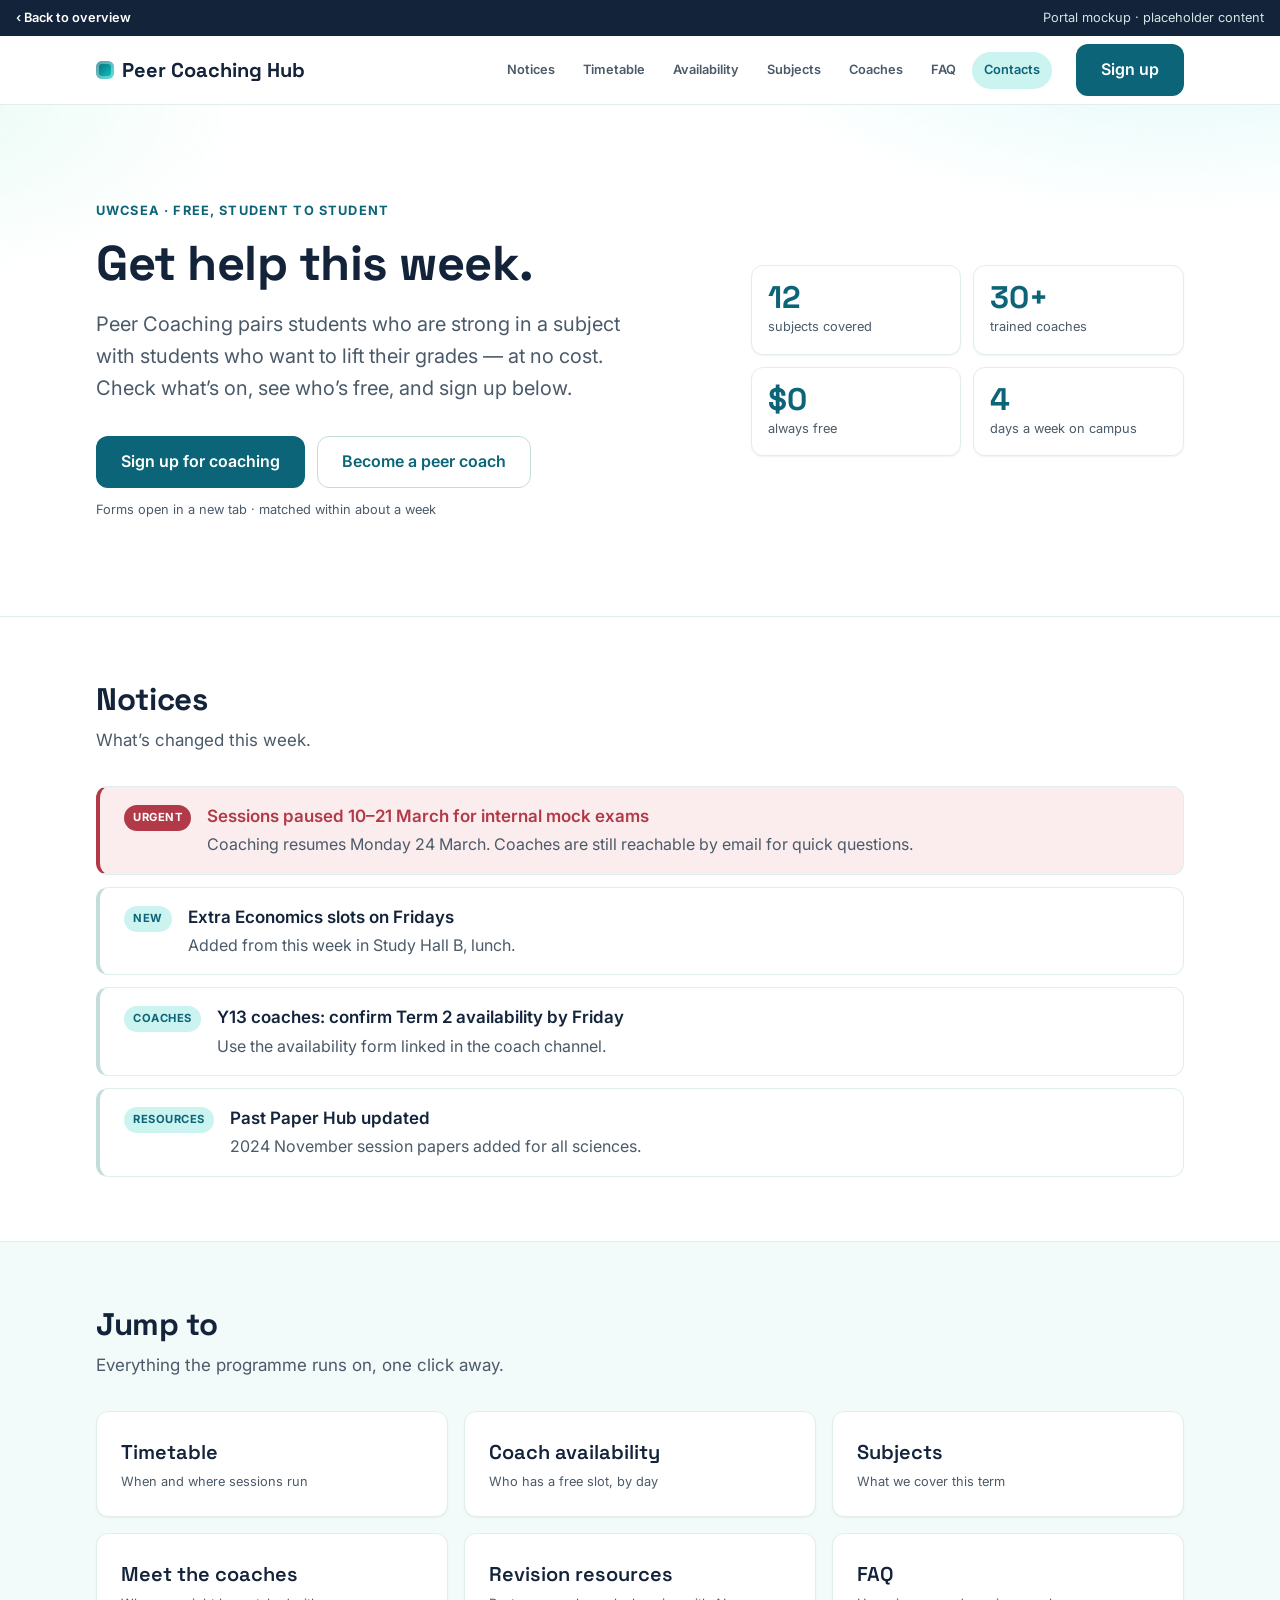
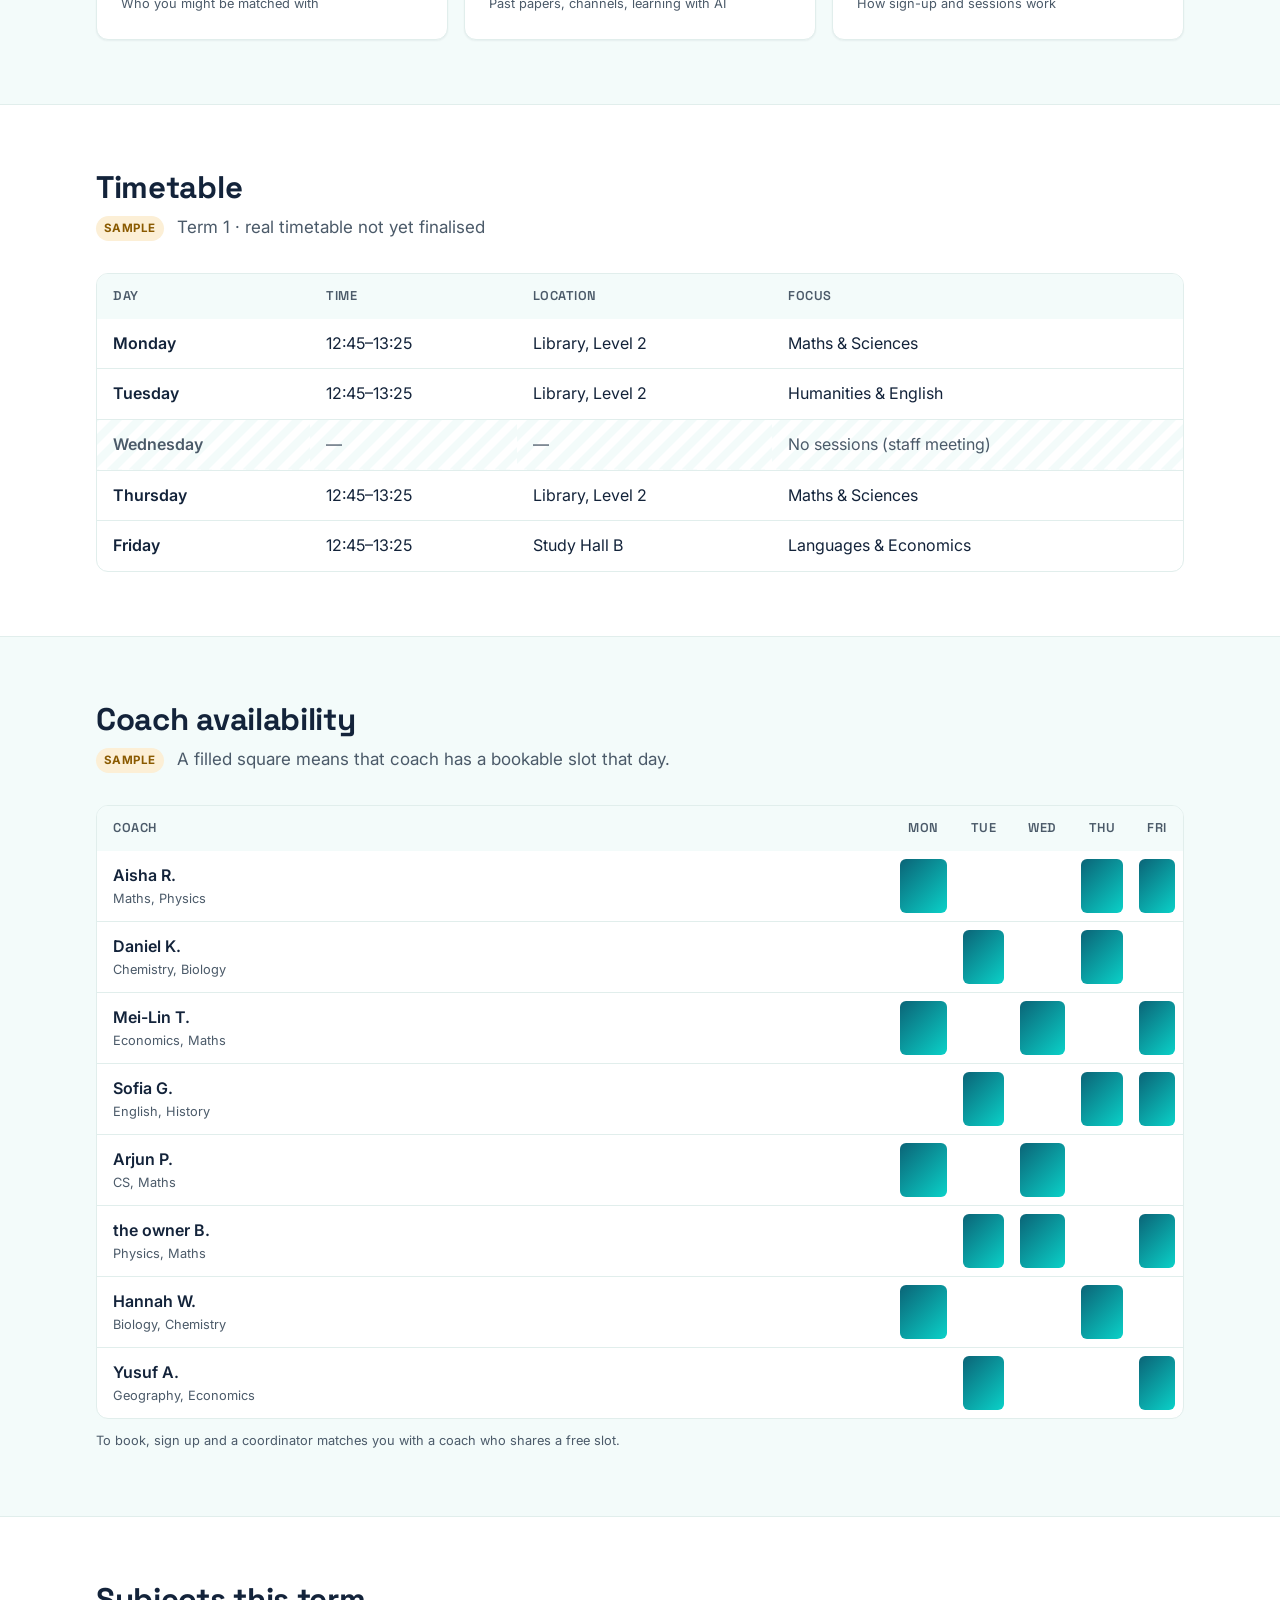
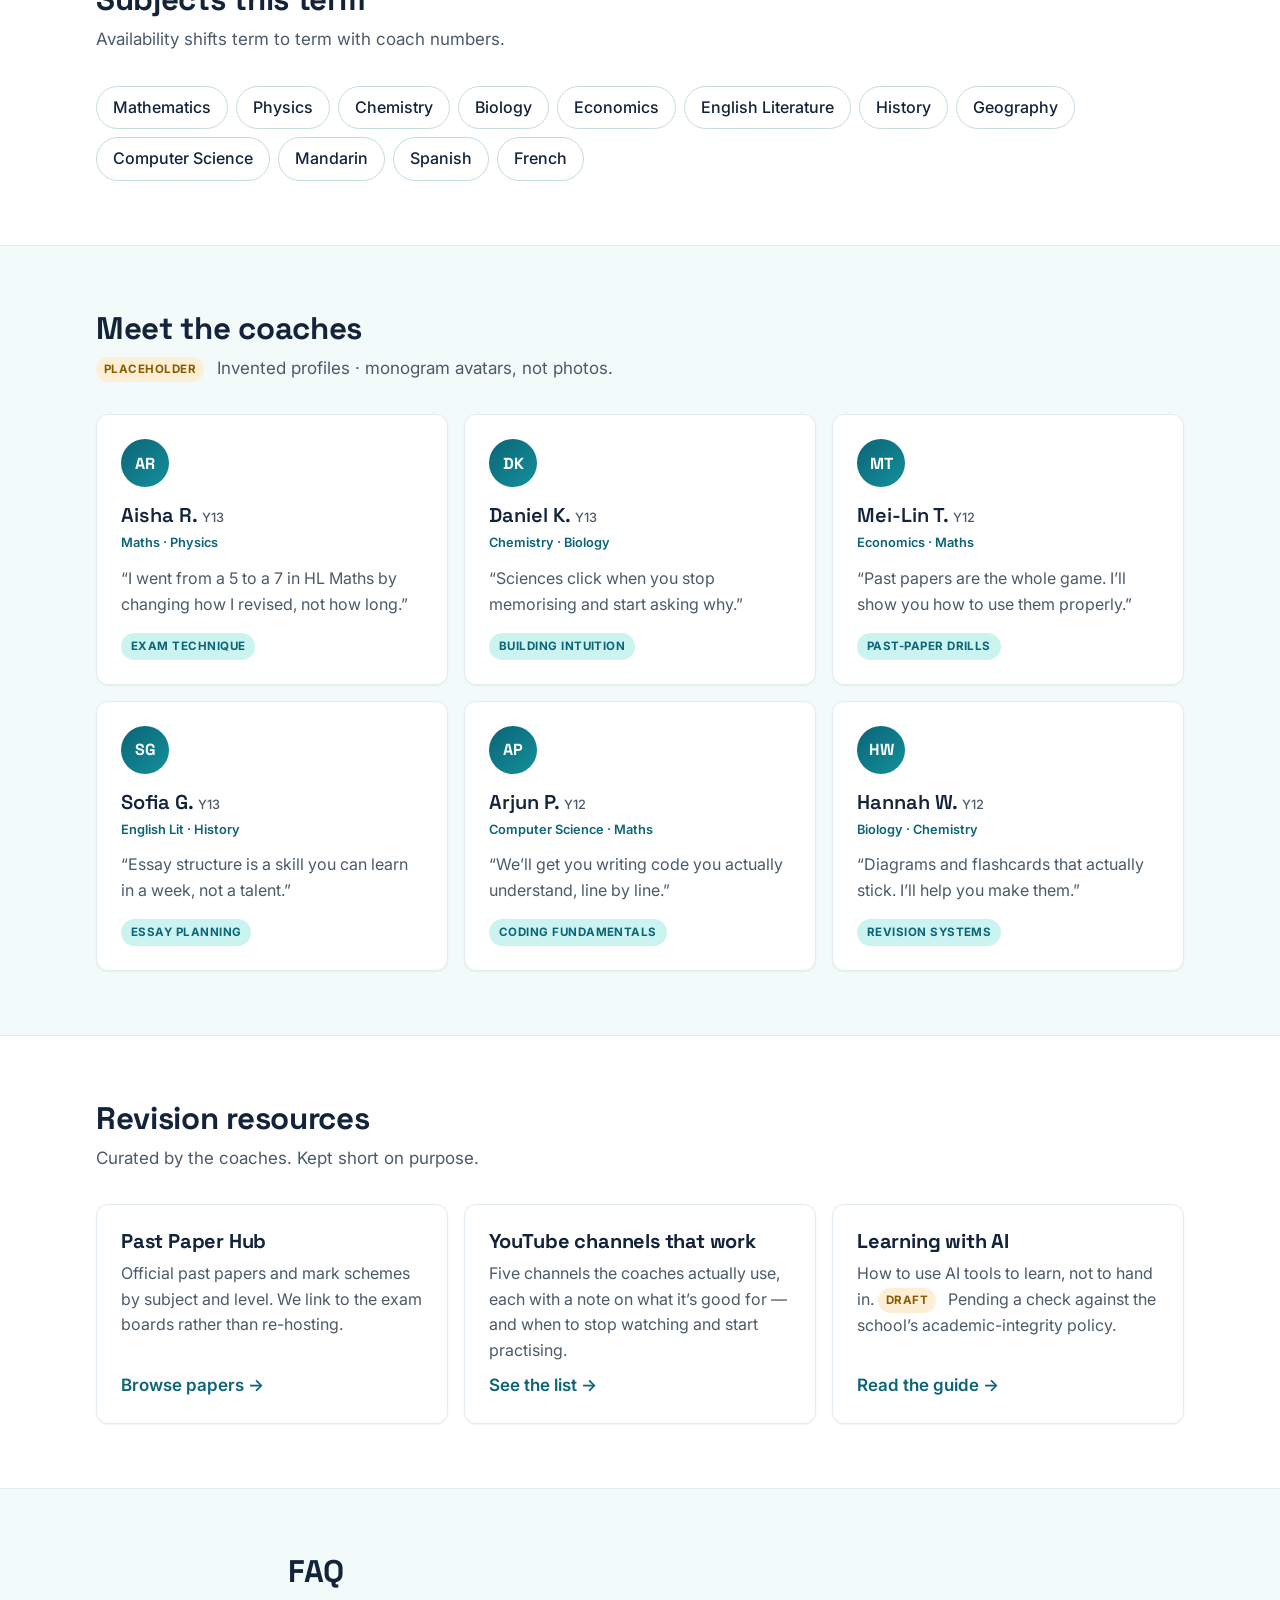
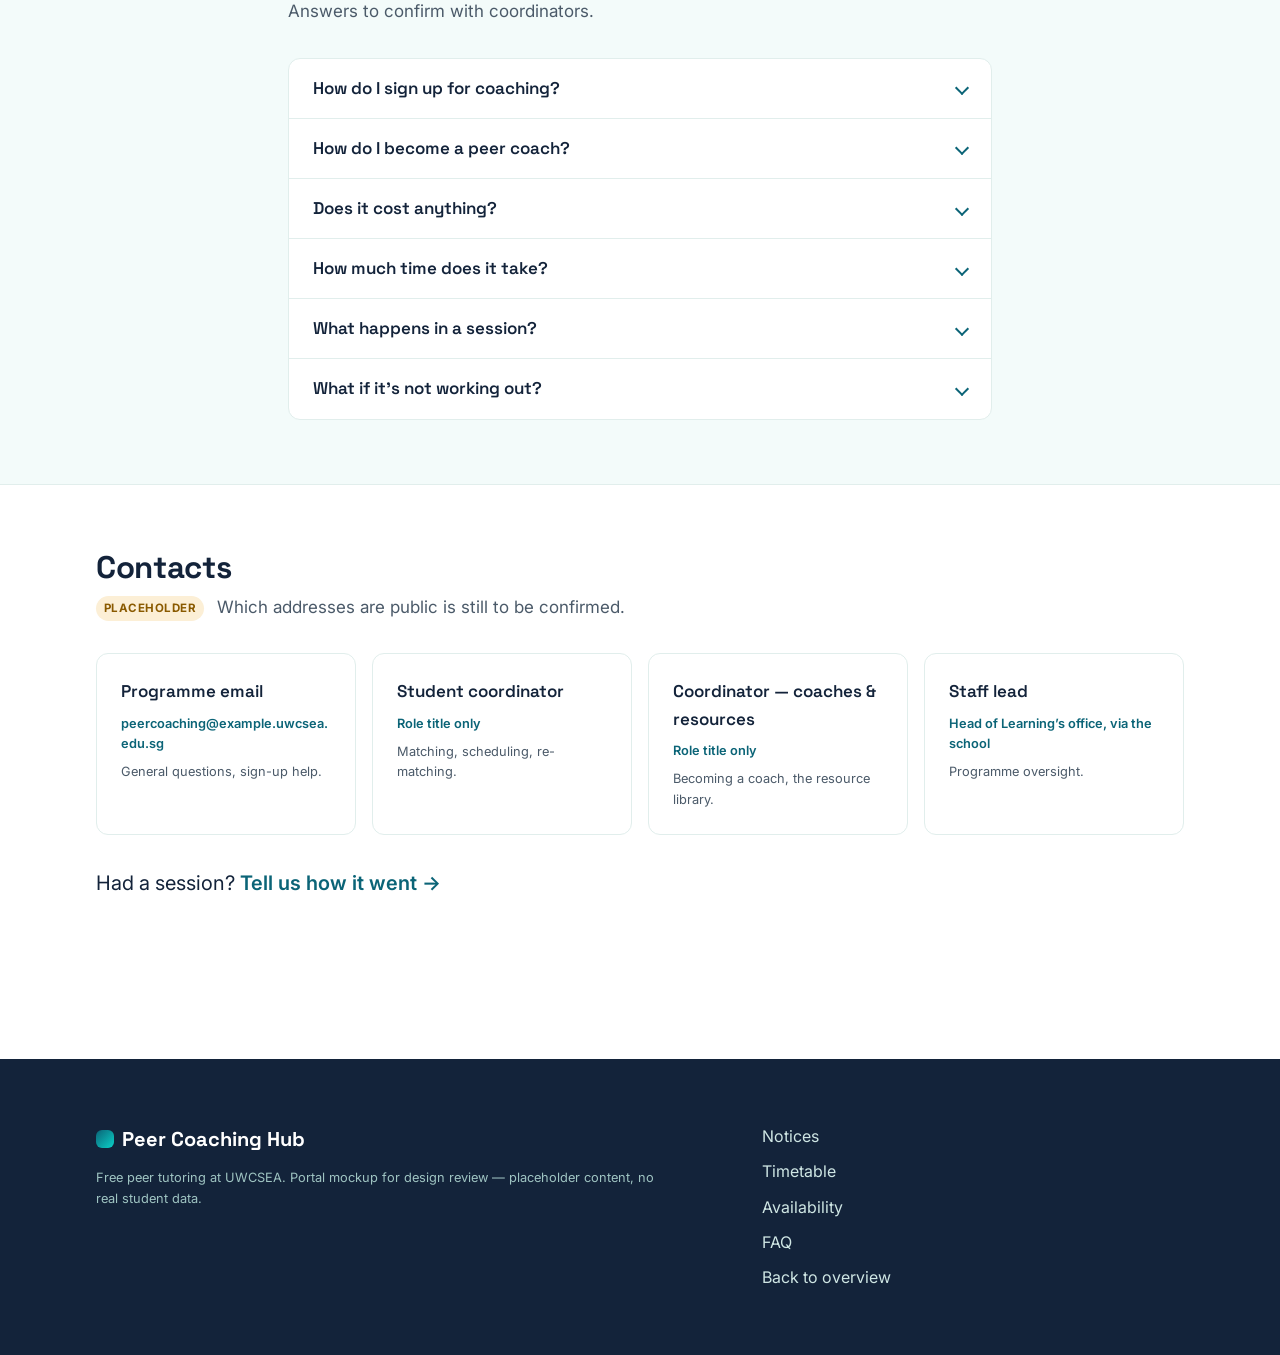
==== mockups/01-portal/index.html @ 4942ea81 "Merge mockup/portal into main" ====
<!doctype html>
<html lang="en">
<head>
<meta charset="utf-8">
<meta name="viewport" content="width=device-width, initial-scale=1">
<title>Peer Coaching Hub — Portal mockup</title>
<meta name="description" content="Peer Coaching Hub, Portal direction: everything on one screen — notices, timetable, coach availability, sign-up.">
<link rel="preconnect" href="https://fonts.googleapis.com">
<link rel="preconnect" href="https://fonts.gstatic.com" crossorigin>
<link href="https://fonts.googleapis.com/css2?family=Inter:wght@400;500;600;700&family=Space+Grotesk:wght@500;600;700&display=swap" rel="stylesheet">
<link rel="stylesheet" href="../shared/tokens.css">
<link rel="stylesheet" href="../shared/reset.css">
<link rel="stylesheet" href="../shared/a11y.css">
<link rel="stylesheet" href="styles.css">
</head>
<body>
<a class="skip-link" href="#main">Skip to content</a>

<!-- Not part of the design — review navigation only -->
<div class="review-strip">
  <a href="../index.html">&lsaquo; Back to overview</a>
  <span>Portal mockup &middot; placeholder content</span>
</div>

<header class="site-header" id="top">
  <div class="bar">
    <a class="wordmark" href="#top">
      <span class="mark" aria-hidden="true"></span>
      Peer Coaching&nbsp;Hub
    </a>
    <nav class="mainnav" aria-label="Sections">
      <button class="nav-toggle tap" aria-expanded="false" aria-controls="navlist">
        <span class="sr-only">Menu</span>
        <span class="burger" aria-hidden="true"></span>
      </button>
      <ul id="navlist" role="list">
        <li><a href="#notices">Notices</a></li>
        <li><a href="#timetable">Timetable</a></li>
        <li><a href="#availability">Availability</a></li>
        <li><a href="#subjects">Subjects</a></li>
        <li><a href="#coaches">Coaches</a></li>
        <li><a href="#faq">FAQ</a></li>
        <li><a href="#contacts">Contacts</a></li>
      </ul>
    </nav>
    <a class="btn btn-primary header-cta" href="#signup">Sign up</a>
  </div>
</header>

<main id="main">

  <!-- HERO -->
  <section class="hero" aria-labelledby="hero-h">
    <div class="wrap hero-grid">
      <div>
        <p class="eyebrow">UWCSEA &middot; free, student to student</p>
        <h1 id="hero-h">Get help this week.</h1>
        <p class="hero-sub">
          Peer Coaching pairs students who are strong in a subject with students
          who want to lift their grades — at no cost. Check what&rsquo;s on,
          see who&rsquo;s free, and sign up below.
        </p>
        <div class="hero-actions" id="signup">
          <a class="btn btn-primary" href="#">Sign up for coaching</a>
          <a class="btn btn-ghost" href="#">Become a peer coach</a>
        </div>
        <p class="hero-note">Forms open in a new tab &middot; matched within about a week</p>
      </div>
      <ul class="stat-cards" role="list" aria-label="At a glance">
        <li><span class="stat-num">12</span><span class="stat-label">subjects covered</span></li>
        <li><span class="stat-num">30+</span><span class="stat-label">trained coaches</span></li>
        <li><span class="stat-num">$0</span><span class="stat-label">always free</span></li>
        <li><span class="stat-num">4</span><span class="stat-label">days a week on campus</span></li>
      </ul>
    </div>
  </section>

  <!-- NOTICES -->
  <section id="notices" class="section" aria-labelledby="notices-h">
    <div class="wrap">
      <div class="section-head">
        <h2 id="notices-h">Notices</h2>
        <p class="section-sub">What&rsquo;s changed this week.</p>
      </div>
      <ul class="notice-list" role="list">
        <li class="notice notice--urgent">
          <span class="notice-tag" aria-hidden="true">Urgent</span>
          <div>
            <p class="notice-title">Sessions paused 10&ndash;21 March for internal mock exams</p>
            <p class="notice-body">Coaching resumes Monday 24 March. Coaches are still reachable by email for quick questions.</p>
          </div>
        </li>
        <li class="notice">
          <span class="notice-tag notice-tag--info" aria-hidden="true">New</span>
          <div>
            <p class="notice-title">Extra Economics slots on Fridays</p>
            <p class="notice-body">Added from this week in Study Hall B, lunch.</p>
          </div>
        </li>
        <li class="notice">
          <span class="notice-tag notice-tag--info" aria-hidden="true">Coaches</span>
          <div>
            <p class="notice-title">Y13 coaches: confirm Term 2 availability by Friday</p>
            <p class="notice-body">Use the availability form linked in the coach channel.</p>
          </div>
        </li>
        <li class="notice">
          <span class="notice-tag notice-tag--info" aria-hidden="true">Resources</span>
          <div>
            <p class="notice-title">Past Paper Hub updated</p>
            <p class="notice-body">2024 November session papers added for all sciences.</p>
          </div>
        </li>
      </ul>
    </div>
  </section>

  <!-- QUICK LINKS -->
  <section class="section section--tint" aria-labelledby="quick-h">
    <div class="wrap">
      <div class="section-head">
        <h2 id="quick-h">Jump to</h2>
        <p class="section-sub">Everything the programme runs on, one click away.</p>
      </div>
      <ul class="quick-grid" role="list">
        <li><a href="#timetable" class="quick-card"><span class="qc-title">Timetable</span><span class="qc-desc">When and where sessions run</span></a></li>
        <li><a href="#availability" class="quick-card"><span class="qc-title">Coach availability</span><span class="qc-desc">Who has a free slot, by day</span></a></li>
        <li><a href="#subjects" class="quick-card"><span class="qc-title">Subjects</span><span class="qc-desc">What we cover this term</span></a></li>
        <li><a href="#coaches" class="quick-card"><span class="qc-title">Meet the coaches</span><span class="qc-desc">Who you might be matched with</span></a></li>
        <li><a href="#resources" class="quick-card"><span class="qc-title">Revision resources</span><span class="qc-desc">Past papers, channels, learning with AI</span></a></li>
        <li><a href="#faq" class="quick-card"><span class="qc-title">FAQ</span><span class="qc-desc">How sign-up and sessions work</span></a></li>
      </ul>
    </div>
  </section>

  <!-- TIMETABLE -->
  <section id="timetable" class="section" aria-labelledby="tt-h">
    <div class="wrap">
      <div class="section-head">
        <h2 id="tt-h">Timetable</h2>
        <p class="section-sub"><span class="pill pill--sample">Sample</span> Term 1 &middot; real timetable not yet finalised</p>
      </div>
      <div class="table-scroll">
        <table class="tt">
          <caption class="sr-only">Weekly Peer Coaching timetable, sample for Term 1</caption>
          <thead>
            <tr>
              <th scope="col">Day</th>
              <th scope="col">Time</th>
              <th scope="col">Location</th>
              <th scope="col">Focus</th>
            </tr>
          </thead>
          <tbody>
            <tr><th scope="row">Monday</th><td>12:45&ndash;13:25</td><td>Library, Level 2</td><td>Maths &amp; Sciences</td></tr>
            <tr><th scope="row">Tuesday</th><td>12:45&ndash;13:25</td><td>Library, Level 2</td><td>Humanities &amp; English</td></tr>
            <tr class="tt-off"><th scope="row">Wednesday</th><td>&mdash;</td><td>&mdash;</td><td>No sessions (staff meeting)</td></tr>
            <tr><th scope="row">Thursday</th><td>12:45&ndash;13:25</td><td>Library, Level 2</td><td>Maths &amp; Sciences</td></tr>
            <tr><th scope="row">Friday</th><td>12:45&ndash;13:25</td><td>Study Hall B</td><td>Languages &amp; Economics</td></tr>
          </tbody>
        </table>
      </div>
    </div>
  </section>

  <!-- AVAILABILITY -->
  <section id="availability" class="section section--tint" aria-labelledby="av-h">
    <div class="wrap">
      <div class="section-head">
        <h2 id="av-h">Coach availability</h2>
        <p class="section-sub"><span class="pill pill--sample">Sample</span> A filled square means that coach has a bookable slot that day.</p>
      </div>
      <div class="table-scroll">
        <table class="heat">
          <caption class="sr-only">Coach availability by weekday, sample data</caption>
          <thead>
            <tr>
              <th scope="col">Coach</th>
              <th scope="col">Mon</th><th scope="col">Tue</th><th scope="col">Wed</th><th scope="col">Thu</th><th scope="col">Fri</th>
            </tr>
          </thead>
          <tbody>
            <tr><th scope="row">Aisha R. <span class="hsub">Maths, Physics</span></th><td class="on"><span class="sr-only">free</span></td><td><span class="sr-only">&ndash;</span></td><td><span class="sr-only">&ndash;</span></td><td class="on"><span class="sr-only">free</span></td><td class="on"><span class="sr-only">free</span></td></tr>
            <tr><th scope="row">Daniel K. <span class="hsub">Chemistry, Biology</span></th><td></td><td class="on"><span class="sr-only">free</span></td><td></td><td class="on"><span class="sr-only">free</span></td><td></td></tr>
            <tr><th scope="row">Mei-Lin T. <span class="hsub">Economics, Maths</span></th><td class="on"><span class="sr-only">free</span></td><td></td><td class="on"><span class="sr-only">free</span></td><td></td><td class="on"><span class="sr-only">free</span></td></tr>
            <tr><th scope="row">Sofia G. <span class="hsub">English, History</span></th><td></td><td class="on"><span class="sr-only">free</span></td><td></td><td class="on"><span class="sr-only">free</span></td><td class="on"><span class="sr-only">free</span></td></tr>
            <tr><th scope="row">Arjun P. <span class="hsub">CS, Maths</span></th><td class="on"><span class="sr-only">free</span></td><td></td><td class="on"><span class="sr-only">free</span></td><td></td><td></td></tr>
            <tr><th scope="row">the owner B. <span class="hsub">Physics, Maths</span></th><td></td><td class="on"><span class="sr-only">free</span></td><td class="on"><span class="sr-only">free</span></td><td></td><td class="on"><span class="sr-only">free</span></td></tr>
            <tr><th scope="row">Hannah W. <span class="hsub">Biology, Chemistry</span></th><td class="on"><span class="sr-only">free</span></td><td></td><td></td><td class="on"><span class="sr-only">free</span></td><td></td></tr>
            <tr><th scope="row">Yusuf A. <span class="hsub">Geography, Economics</span></th><td></td><td class="on"><span class="sr-only">free</span></td><td></td><td></td><td class="on"><span class="sr-only">free</span></td></tr>
          </tbody>
        </table>
      </div>
      <p class="hint">To book, sign up and a coordinator matches you with a coach who shares a free slot.</p>
    </div>
  </section>

  <!-- SUBJECTS -->
  <section id="subjects" class="section" aria-labelledby="sub-h">
    <div class="wrap">
      <div class="section-head">
        <h2 id="sub-h">Subjects this term</h2>
        <p class="section-sub">Availability shifts term to term with coach numbers.</p>
      </div>
      <ul class="chips" role="list">
        <li>Mathematics</li><li>Physics</li><li>Chemistry</li><li>Biology</li>
        <li>Economics</li><li>English Literature</li><li>History</li><li>Geography</li>
        <li>Computer Science</li><li>Mandarin</li><li>Spanish</li><li>French</li>
      </ul>
    </div>
  </section>

  <!-- COACHES -->
  <section id="coaches" class="section section--tint" aria-labelledby="co-h">
    <div class="wrap">
      <div class="section-head">
        <h2 id="co-h">Meet the coaches</h2>
        <p class="section-sub"><span class="pill pill--sample">Placeholder</span> Invented profiles &middot; monogram avatars, not photos.</p>
      </div>
      <ul class="coach-grid" role="list">
        <li class="coach">
          <span class="avatar" data-mono="AR" aria-hidden="true">AR</span>
          <p class="coach-name">Aisha R. <span class="coach-year">Y13</span></p>
          <p class="coach-subj">Maths &middot; Physics</p>
          <p class="coach-bio">&ldquo;I went from a 5 to a 7 in HL Maths by changing how I revised, not how long.&rdquo;</p>
          <p class="coach-tag">Exam technique</p>
        </li>
        <li class="coach">
          <span class="avatar" data-mono="DK" aria-hidden="true">DK</span>
          <p class="coach-name">Daniel K. <span class="coach-year">Y13</span></p>
          <p class="coach-subj">Chemistry &middot; Biology</p>
          <p class="coach-bio">&ldquo;Sciences click when you stop memorising and start asking why.&rdquo;</p>
          <p class="coach-tag">Building intuition</p>
        </li>
        <li class="coach">
          <span class="avatar" data-mono="MT" aria-hidden="true">MT</span>
          <p class="coach-name">Mei-Lin T. <span class="coach-year">Y12</span></p>
          <p class="coach-subj">Economics &middot; Maths</p>
          <p class="coach-bio">&ldquo;Past papers are the whole game. I&rsquo;ll show you how to use them properly.&rdquo;</p>
          <p class="coach-tag">Past-paper drills</p>
        </li>
        <li class="coach">
          <span class="avatar" data-mono="SG" aria-hidden="true">SG</span>
          <p class="coach-name">Sofia G. <span class="coach-year">Y13</span></p>
          <p class="coach-subj">English Lit &middot; History</p>
          <p class="coach-bio">&ldquo;Essay structure is a skill you can learn in a week, not a talent.&rdquo;</p>
          <p class="coach-tag">Essay planning</p>
        </li>
        <li class="coach">
          <span class="avatar" data-mono="AP" aria-hidden="true">AP</span>
          <p class="coach-name">Arjun P. <span class="coach-year">Y12</span></p>
          <p class="coach-subj">Computer Science &middot; Maths</p>
          <p class="coach-bio">&ldquo;We&rsquo;ll get you writing code you actually understand, line by line.&rdquo;</p>
          <p class="coach-tag">Coding fundamentals</p>
        </li>
        <li class="coach">
          <span class="avatar" data-mono="HW" aria-hidden="true">HW</span>
          <p class="coach-name">Hannah W. <span class="coach-year">Y12</span></p>
          <p class="coach-subj">Biology &middot; Chemistry</p>
          <p class="coach-bio">&ldquo;Diagrams and flashcards that actually stick. I&rsquo;ll help you make them.&rdquo;</p>
          <p class="coach-tag">Revision systems</p>
        </li>
      </ul>
    </div>
  </section>

  <!-- RESOURCES -->
  <section id="resources" class="section" aria-labelledby="res-h">
    <div class="wrap">
      <div class="section-head">
        <h2 id="res-h">Revision resources</h2>
        <p class="section-sub">Curated by the coaches. Kept short on purpose.</p>
      </div>
      <ul class="res-grid" role="list">
        <li class="res-card">
          <h3>Past Paper Hub</h3>
          <p>Official past papers and mark schemes by subject and level. We link to the exam boards rather than re-hosting.</p>
          <a class="inline-link" href="#">Browse papers &rarr;</a>
        </li>
        <li class="res-card">
          <h3>YouTube channels that work</h3>
          <p>Five channels the coaches actually use, each with a note on what it&rsquo;s good for &mdash; and when to stop watching and start practising.</p>
          <a class="inline-link" href="#">See the list &rarr;</a>
        </li>
        <li class="res-card">
          <h3>Learning with AI</h3>
          <p>How to use AI tools to learn, not to hand in. <span class="pill pill--sample">Draft</span> Pending a check against the school&rsquo;s academic-integrity policy.</p>
          <a class="inline-link" href="#">Read the guide &rarr;</a>
        </li>
      </ul>
    </div>
  </section>

  <!-- FAQ -->
  <section id="faq" class="section section--tint" aria-labelledby="faq-h">
    <div class="wrap wrap--narrow">
      <div class="section-head">
        <h2 id="faq-h">FAQ</h2>
        <p class="section-sub">Answers to confirm with coordinators.</p>
      </div>
      <div class="accordion">
        <details>
          <summary>How do I sign up for coaching?</summary>
          <div class="acc-body"><p>Fill in the student sign-up form linked at the top of this page. You&rsquo;ll give your subject, current level and free periods. A coordinator matches you with a coach within about a week.</p></div>
        </details>
        <details>
          <summary>How do I become a peer coach?</summary>
          <div class="acc-body"><p>Use the &ldquo;Become a peer coach&rdquo; form. You&rsquo;ll usually need a 6 or 7 in the subject at your current level and a teacher recommendation. Coaches get a short training session first.</p></div>
        </details>
        <details>
          <summary>Does it cost anything?</summary>
          <div class="acc-body"><p>No. Peer Coaching is completely free &mdash; that is the point of the programme.</p></div>
        </details>
        <details>
          <summary>How much time does it take?</summary>
          <div class="acc-body"><p>Most pairs meet once or twice a week for 30&ndash;40 minutes, usually at lunch or in a shared study period. You agree the schedule with your coach.</p></div>
        </details>
        <details>
          <summary>What happens in a session?</summary>
          <div class="acc-body"><p>Not a lecture. Coaches work through problems with you, look at your past papers, help you plan essays or revision, and share study habits that worked for them. You bring what you&rsquo;re stuck on.</p></div>
        </details>
        <details>
          <summary>What if it&rsquo;s not working out?</summary>
          <div class="acc-body"><p>Tell a coordinator. Re-matching is normal and no one takes it personally &mdash; the right fit matters more than the first pairing.</p></div>
        </details>
      </div>
    </div>
  </section>

  <!-- CONTACTS -->
  <section id="contacts" class="section" aria-labelledby="con-h">
    <div class="wrap">
      <div class="section-head">
        <h2 id="con-h">Contacts</h2>
        <p class="section-sub"><span class="pill pill--sample">Placeholder</span> Which addresses are public is still to be confirmed.</p>
      </div>
      <ul class="contact-grid" role="list">
        <li class="contact-card">
          <p class="contact-role">Programme email</p>
          <p class="contact-detail">peercoaching@example.uwcsea.edu.sg</p>
          <p class="contact-note">General questions, sign-up help.</p>
        </li>
        <li class="contact-card">
          <p class="contact-role">Student coordinator</p>
          <p class="contact-detail">Role title only</p>
          <p class="contact-note">Matching, scheduling, re-matching.</p>
        </li>
        <li class="contact-card">
          <p class="contact-role">Coordinator &mdash; coaches &amp; resources</p>
          <p class="contact-detail">Role title only</p>
          <p class="contact-note">Becoming a coach, the resource library.</p>
        </li>
        <li class="contact-card">
          <p class="contact-role">Staff lead</p>
          <p class="contact-detail">Head of Learning&rsquo;s office, via the school</p>
          <p class="contact-note">Programme oversight.</p>
        </li>
      </ul>
      <p class="feedback-line">
        Had a session? <a class="inline-link" href="#">Tell us how it went &rarr;</a>
      </p>
    </div>
  </section>

</main>

<footer class="site-footer">
  <div class="wrap footer-grid">
    <div>
      <a class="wordmark wordmark--foot" href="#top"><span class="mark" aria-hidden="true"></span> Peer Coaching Hub</a>
      <p class="foot-note">Free peer tutoring at UWCSEA. Portal mockup for design review &mdash; placeholder content, no real student data.</p>
    </div>
    <nav aria-label="Footer">
      <ul role="list" class="foot-links">
        <li><a href="#notices">Notices</a></li>
        <li><a href="#timetable">Timetable</a></li>
        <li><a href="#availability">Availability</a></li>
        <li><a href="#faq">FAQ</a></li>
        <li><a href="../index.html">Back to overview</a></li>
      </ul>
    </nav>
  </div>
</footer>

<script src="app.js" defer></script>
</body>
</html>
---- mockups/shared/tokens.css ----
/* ==========================================================================
   Peer Coaching Hub — shared design tokens
   Source of truth: docs/design-system.md
   This file is IDENTICAL across all three mockups. Do not fork it.
   Each mockup's own styles.css imports this and never redefines a primitive.
   ========================================================================== */

:root {
  /* --- Colour primitives (from resources _n_aesthetics/) --------------------
     cyan / mint / green are FILLS AND GRAPHICS ONLY — they fail text contrast
     on white. Never use them for text or meaningful icons. */
  --uwc-navy:       #13233A;
  --uwc-teal-deep:  #0B6477;
  --uwc-teal:       #14919B;
  --uwc-cyan:       #0AD1C8;
  --uwc-mint:       #45DFB1;
  --uwc-green:      #80ED99;
  --uwc-pale:       #CBF3F0;
  --white:          #FFFFFF;

  /* --- Semantic tokens ---------------------------------------------------- */
  --bg:             #FFFFFF;
  --bg-subtle:      #F3FBFA;   /* pale mint-tinted section band */
  --surface:        #FFFFFF;
  --surface-2:      #F3FBFA;
  --border:         #E1EEEC;
  --border-strong:  #C3DEDA;

  --text:           #13233A;   /* uwc-navy */
  --text-muted:     #4B5A69;
  --text-on-fill:   #FFFFFF;   /* text sitting on teal-deep */

  --primary:        #0B6477;   /* uwc-teal-deep — AA on white (~6.3:1) */
  --primary-hover:  #14919B;
  --primary-weak:   #CBF3F0;

  --accent:         #0AD1C8;   /* decorative only */
  --accent-mint:    #45DFB1;   /* decorative only */

  --focus-ring:     #14919B;
  --link:           #0B6477;
  --link-hover:     #14919B;

  /* status */
  --danger:         #B23A48;   /* cancellations / urgent notices */
  --danger-bg:      #FBEDEE;
  --success:        #0B6477;
  --success-bg:     #E7F6F4;

  /* --- Typography ------------------------------------------------------------
     Body face is fixed (Inter). Heading/display face is set per mockup
     via --font-display in that mockup's own styles.css. */
  --font-body: "Inter", -apple-system, "Segoe UI", Roboto, system-ui, sans-serif;
  --font-display: var(--font-body); /* overridden per mockup */

  /* Type scale — major third (1.25) */
  --step--1: 0.8rem;
  --step-0:  1rem;
  --step-1:  1.25rem;
  --step-2:  1.563rem;
  --step-3:  1.953rem;
  --step-4:  2.441rem;
  --step-5:  3.052rem;

  --leading-prose: 1.6;
  --leading-tight: 1.2;
  --measure: 42rem;       /* prose max-width */
  --measure-wide: 72rem;  /* layout max-width */

  /* --- Spacing scale (4px base) ---------------------------------------- */
  --space-1: 4px;
  --space-2: 8px;
  --space-3: 12px;
  --space-4: 16px;
  --space-5: 24px;
  --space-6: 32px;
  --space-7: 48px;
  --space-8: 64px;
  --space-9: 96px;
  --space-10: 128px;

  /* --- Radius --------------------------------------------------------- */
  --radius-sm: 6px;
  --radius: 12px;
  --radius-lg: 20px;
  --radius-full: 999px;

  /* --- Shadows (keep light) ----------------------------------------- */
  --shadow-sm: 0 1px 2px rgba(19, 35, 58, .06);
  --shadow: 0 6px 20px rgba(19, 35, 58, .08);

  /* --- Breakpoints (reference — CSS can't use vars in media queries) ---
     sm 480 · md 768 · lg 1024 · xl 1280. Mobile-first. */
}
---- mockups/shared/a11y.css ----
/* ==========================================================================
   Peer Coaching Hub — shared accessibility primitives
   WCAG 2.1 AA baseline (docs/design-system.md). Shared across all mockups.
   ========================================================================== */

/* Visible focus for keyboard users on every interactive element. */
:focus-visible {
  outline: 2px solid var(--focus-ring);
  outline-offset: 2px;
  border-radius: var(--radius-sm);
}
/* Don't show the ring for mouse clicks in browsers that support :focus-visible. */
:focus:not(:focus-visible) { outline: none; }

/* Skip link — visually hidden until focused. */
.skip-link {
  position: absolute;
  left: var(--space-3);
  top: var(--space-3);
  transform: translateY(-150%);
  transition: transform .15s ease;
  background: var(--primary);
  color: var(--text-on-fill);
  padding: var(--space-2) var(--space-4);
  border-radius: var(--radius-sm);
  z-index: 999;
  text-decoration: none;
}
.skip-link:focus { transform: translateY(0); }

/* Screen-reader-only utility. */
.sr-only {
  position: absolute;
  width: 1px; height: 1px;
  padding: 0; margin: -1px;
  overflow: hidden;
  clip: rect(0 0 0 0);
  white-space: nowrap;
  border: 0;
}

/* Interactive targets meet the 44px minimum. Applies to standalone controls;
   inline links inside prose are exempt (they inherit the line box).
   Each mockup adds .tap to nav links / icon buttons that need explicit sizing. */
button, [role="button"], summary, .tap {
  min-height: 44px;
  min-width: 44px;
}
:where(button, [role="button"], .tap) {
  display: inline-flex;
  align-items: center;
  justify-content: center;
}

/* Respect reduced-motion — no essential info conveyed by motion alone. */
@media (prefers-reduced-motion: reduce) {
  *, *::before, *::after {
    animation-duration: .001ms !important;
    animation-iteration-count: 1 !important;
    transition-duration: .001ms !important;
    scroll-behavior: auto !important;
  }
}
---- mockups/01-portal/styles.css ----
/* ==========================================================================
   Portal mockup — utility-first dashboard
   Crisp, app-like, dense-but-tidy. Space Grotesk display, teal chips/pills.
   Imports ../shared/{tokens,reset,a11y}.css first.
   ========================================================================== */

:root {
  --font-display: "Space Grotesk", var(--font-body);
  --header-h: 60px;
}

body { font-size: 1rem; }
@media (min-width: 1024px) { body { font-size: 1.0625rem; } }

h1, h2, h3 { font-family: var(--font-display); letter-spacing: -0.01em; }

.wrap {
  width: 100%;
  max-width: var(--measure-wide);
  margin-inline: auto;
  padding-inline: var(--space-4);
}
.wrap--narrow { max-width: 48rem; }
@media (min-width: 768px) { .wrap { padding-inline: var(--space-6); } }

/* --- review strip (not part of the design) ------------------------------- */
.review-strip {
  display: flex; flex-wrap: wrap; gap: var(--space-3);
  align-items: center; justify-content: space-between;
  background: var(--uwc-navy); color: #cfe6e4;
  font-size: var(--step--1);
  padding: var(--space-2) var(--space-4);
}
.review-strip a { color: #fff; text-decoration: none; font-weight: 600; }
.review-strip a:hover { color: var(--uwc-pale); }

/* --- header ------------------------------------------------------------- */
.site-header {
  position: sticky; top: 0; z-index: 50;
  background: rgba(255,255,255,.92);
  backdrop-filter: blur(8px);
  border-bottom: 1px solid var(--border);
}
.bar {
  max-width: var(--measure-wide); margin-inline: auto;
  display: flex; align-items: center; gap: var(--space-4);
  padding: var(--space-2) var(--space-4);
  min-height: var(--header-h);
}
@media (min-width: 768px) { .bar { padding-inline: var(--space-6); } }

.wordmark {
  display: inline-flex; align-items: center; gap: var(--space-2);
  font-family: var(--font-display); font-weight: 700;
  color: var(--text); text-decoration: none; white-space: nowrap;
  font-size: var(--step-1);
}
.wordmark .mark {
  width: 18px; height: 18px; border-radius: 6px;
  background: linear-gradient(135deg, var(--uwc-teal-deep), var(--uwc-cyan));
  box-shadow: inset 0 0 0 3px rgba(255,255,255,.35);
}

.mainnav { margin-left: auto; }
.mainnav ul {
  display: flex; gap: var(--space-1); align-items: center;
  list-style: none; padding: 0; margin: 0;
}
.mainnav a {
  display: inline-flex; align-items: center;
  padding: var(--space-2) var(--space-3);
  border-radius: var(--radius-full);
  color: var(--text-muted); text-decoration: none;
  font-size: var(--step--1); font-weight: 600;
  white-space: nowrap;
}
.mainnav a:hover { color: var(--primary); background: var(--primary-weak); }
.mainnav a[aria-current="true"] { color: var(--primary); background: var(--primary-weak); }

.nav-toggle { display: none; background: none; border: 0; padding: var(--space-2); cursor: pointer; }
.burger, .burger::before, .burger::after {
  display: block; width: 22px; height: 2px; background: var(--text);
  border-radius: 2px; transition: transform .2s ease, opacity .2s ease;
}
.burger::before, .burger::after { content: ""; position: relative; }
.burger::before { top: -7px; } .burger::after { top: 5px; }
.nav-toggle[aria-expanded="true"] .burger { background: transparent; }
.nav-toggle[aria-expanded="true"] .burger::before { transform: translateY(7px) rotate(45deg); }
.nav-toggle[aria-expanded="true"] .burger::after  { transform: translateY(-7px) rotate(-45deg); }

.header-cta { margin-left: var(--space-2); }

/* --- buttons --------------------------------------------------------- */
.btn {
  display: inline-flex; align-items: center; justify-content: center;
  gap: var(--space-2);
  padding: var(--space-3) var(--space-5);
  border-radius: var(--radius);
  font-weight: 600; text-decoration: none;
  font-size: var(--step-0);
  border: 1px solid transparent;
  transition: background .15s ease, border-color .15s ease, color .15s ease;
}
.btn-primary { background: var(--primary); color: var(--text-on-fill); }
.btn-primary:hover { background: var(--primary-hover); color: var(--text-on-fill); }
.btn-ghost { background: transparent; color: var(--primary); border-color: var(--border-strong); }
.btn-ghost:hover { border-color: var(--primary); background: var(--primary-weak); color: var(--primary); }

/* --- hero ----------------------------------------------------------- */
.hero {
  background:
    radial-gradient(48rem 22rem at 92% -20%, rgba(10,209,200,.14), transparent 60%),
    radial-gradient(40rem 20rem at -8% 0%, rgba(69,223,177,.12), transparent 55%),
    var(--bg);
  border-bottom: 1px solid var(--border);
}
.hero-grid {
  display: grid; gap: var(--space-7);
  padding-block: var(--space-8);
}
@media (min-width: 900px) {
  .hero-grid { grid-template-columns: 1.4fr 1fr; align-items: center; padding-block: var(--space-9); }
}
.eyebrow {
  text-transform: uppercase; letter-spacing: .09em;
  font-size: var(--step--1); font-weight: 700; color: var(--primary);
  margin-bottom: var(--space-3);
}
.hero h1 { font-size: var(--step-4); margin-bottom: var(--space-4); }
@media (min-width: 900px) { .hero h1 { font-size: var(--step-5); } }
.hero-sub { color: var(--text-muted); font-size: var(--step-1); max-width: 34rem; }
.hero-actions { display: flex; flex-wrap: wrap; gap: var(--space-3); margin-top: var(--space-6); }
.hero-note { font-size: var(--step--1); color: var(--text-muted); margin-top: var(--space-3); }

.stat-cards {
  list-style: none; padding: 0; margin: 0;
  display: grid; grid-template-columns: repeat(2, 1fr); gap: var(--space-3);
}
.stat-cards li {
  background: var(--surface); border: 1px solid var(--border);
  border-radius: var(--radius); padding: var(--space-4);
  box-shadow: var(--shadow-sm);
}
.stat-num {
  display: block; font-family: var(--font-display); font-weight: 700;
  font-size: var(--step-3); color: var(--primary); line-height: 1;
}
.stat-label { display: block; margin-top: var(--space-1); font-size: var(--step--1); color: var(--text-muted); }

/* --- section shell ------------------------------------------------- */
.section, #signup, [id] { scroll-margin-top: calc(var(--header-h) + var(--space-4)); }
.section { padding-block: var(--space-8); }
.section--tint { background: var(--bg-subtle); border-block: 1px solid var(--border); }
.section-head { margin-bottom: var(--space-6); }
.section-head h2 { font-size: var(--step-3); }
.section-sub { color: var(--text-muted); margin-top: var(--space-2); }

/* --- pills / chips ----------------------------------------------- */
.pill {
  display: inline-block; vertical-align: middle;
  font-family: var(--font-body);
  font-size: 0.72rem; font-weight: 700; letter-spacing: .04em;
  text-transform: uppercase;
  padding: 3px 8px; border-radius: var(--radius-full);
  background: var(--primary-weak); color: var(--primary);
  margin-right: var(--space-2);
}
.pill--sample { background: #FCEFD6; color: #8A5A00; }

/* --- notices --------------------------------------------------- */
.notice-list { list-style: none; padding: 0; margin: 0; display: grid; gap: var(--space-3); }
.notice {
  display: flex; gap: var(--space-4); align-items: flex-start;
  background: var(--surface); border: 1px solid var(--border);
  border-left: 4px solid var(--border-strong);
  border-radius: var(--radius); padding: var(--space-4) var(--space-5);
}
.notice-title { font-weight: 600; }
.notice-body { color: var(--text-muted); font-size: var(--step-0); margin-top: 2px; }
.notice-tag {
  flex: none; margin-top: 2px;
  font-size: 0.7rem; font-weight: 700; letter-spacing: .05em; text-transform: uppercase;
  padding: 4px 9px; border-radius: var(--radius-full);
  background: var(--primary-weak); color: var(--primary);
}
.notice-tag--info { background: var(--primary-weak); color: var(--primary); }
.notice--urgent { border-left-color: var(--danger); background: var(--danger-bg); }
.notice--urgent .notice-tag { background: var(--danger); color: #fff; }
.notice--urgent .notice-title { color: var(--danger); }

/* --- quick links --------------------------------------------- */
.quick-grid {
  list-style: none; padding: 0; margin: 0;
  display: grid; gap: var(--space-4);
  grid-template-columns: 1fr;
}
@media (min-width: 640px) { .quick-grid { grid-template-columns: repeat(2, 1fr); } }
@media (min-width: 960px) { .quick-grid { grid-template-columns: repeat(3, 1fr); } }
.quick-card {
  display: flex; flex-direction: column; gap: 4px; height: 100%;
  background: var(--surface); border: 1px solid var(--border);
  border-radius: var(--radius); padding: var(--space-5);
  text-decoration: none; box-shadow: var(--shadow-sm);
  transition: transform .15s ease, box-shadow .15s ease, border-color .15s ease;
}
.quick-card:hover { transform: translateY(-2px); box-shadow: var(--shadow); border-color: var(--border-strong); }
.qc-title { font-family: var(--font-display); font-weight: 600; color: var(--text); font-size: var(--step-1); }
.qc-desc { color: var(--text-muted); font-size: var(--step--1); }

/* --- tables (timetable + heatmap) --------------------------- */
.table-scroll { overflow-x: auto; border: 1px solid var(--border); border-radius: var(--radius); background: var(--surface); }
.tt, .heat { min-width: 560px; font-size: var(--step-0); }
.tt th, .tt td, .heat th, .heat td {
  text-align: left; padding: var(--space-3) var(--space-4);
  border-bottom: 1px solid var(--border);
}
.tt thead th, .heat thead th {
  background: var(--surface-2); font-family: var(--font-display);
  font-weight: 600; font-size: var(--step--1);
  text-transform: uppercase; letter-spacing: .04em; color: var(--text-muted);
}
.tt tbody th, .heat tbody th { font-weight: 600; white-space: nowrap; }
.tt tr:last-child td, .tt tr:last-child th,
.heat tr:last-child td, .heat tr:last-child th { border-bottom: 0; }
.tt-off td, .tt-off th { color: var(--text-muted); background: repeating-linear-gradient(-45deg, transparent, transparent 8px, var(--surface-2) 8px, var(--surface-2) 16px); }

.heat td { text-align: center; width: 3.2rem; }
.heat .hsub { display: block; font-weight: 400; font-size: var(--step--1); color: var(--text-muted); }
.heat td.on { position: relative; }
.heat td.on::after {
  content: ""; position: absolute; inset: 8px;
  border-radius: 6px;
  background: linear-gradient(135deg, var(--uwc-teal-deep), var(--uwc-cyan));
}
.hint { margin-top: var(--space-3); font-size: var(--step--1); color: var(--text-muted); }

/* --- subject chips --------------------------------------- */
.chips { list-style: none; padding: 0; margin: 0; display: flex; flex-wrap: wrap; gap: var(--space-2); }
.chips li {
  padding: var(--space-2) var(--space-4);
  background: var(--surface); border: 1px solid var(--border-strong);
  border-radius: var(--radius-full); font-weight: 500; font-size: var(--step-0);
}

/* --- coach grid ---------------------------------------- */
.coach-grid {
  list-style: none; padding: 0; margin: 0;
  display: grid; gap: var(--space-4);
  grid-template-columns: 1fr;
}
@media (min-width: 620px) { .coach-grid { grid-template-columns: repeat(2, 1fr); } }
@media (min-width: 980px) { .coach-grid { grid-template-columns: repeat(3, 1fr); } }
.coach {
  background: var(--surface); border: 1px solid var(--border);
  border-radius: var(--radius); padding: var(--space-5);
  box-shadow: var(--shadow-sm);
}
.avatar {
  display: inline-flex; align-items: center; justify-content: center;
  width: 48px; height: 48px; border-radius: var(--radius-full);
  font-family: var(--font-display); font-weight: 700; color: var(--text-on-fill);
  background: linear-gradient(135deg, var(--uwc-teal-deep), var(--uwc-teal));
  margin-bottom: var(--space-3); font-size: var(--step-0);
}
.coach-name { font-family: var(--font-display); font-weight: 600; font-size: var(--step-1); }
.coach-year { font-family: var(--font-body); font-weight: 500; font-size: var(--step--1); color: var(--text-muted); }
.coach-subj { color: var(--primary); font-weight: 600; font-size: var(--step--1); margin-top: 2px; }
.coach-bio { color: var(--text-muted); margin-top: var(--space-3); font-size: var(--step-0); }
.coach-tag {
  display: inline-block; margin-top: var(--space-4);
  font-size: 0.72rem; font-weight: 700; text-transform: uppercase; letter-spacing: .04em;
  padding: 4px 10px; border-radius: var(--radius-full);
  background: var(--primary-weak); color: var(--primary);
}

/* --- resources ------------------------------------- */
.res-grid {
  list-style: none; padding: 0; margin: 0;
  display: grid; gap: var(--space-4); grid-template-columns: 1fr;
}
@media (min-width: 820px) { .res-grid { grid-template-columns: repeat(3, 1fr); } }
.res-card {
  background: var(--surface); border: 1px solid var(--border);
  border-radius: var(--radius); padding: var(--space-5);
  box-shadow: var(--shadow-sm); display: flex; flex-direction: column; gap: var(--space-2);
}
.res-card h3 { font-size: var(--step-1); }
.res-card p { color: var(--text-muted); font-size: var(--step-0); flex: 1; }
.inline-link { font-weight: 600; color: var(--link); text-decoration: none; }
.inline-link:hover { color: var(--link-hover); text-decoration: underline; }

/* --- accordion ----------------------------------- */
.accordion { border: 1px solid var(--border); border-radius: var(--radius); overflow: hidden; background: var(--surface); }
.accordion details { border-bottom: 1px solid var(--border); }
.accordion details:last-child { border-bottom: 0; }
.accordion summary {
  list-style: none; cursor: pointer;
  padding: var(--space-4) var(--space-5);
  font-weight: 600; font-family: var(--font-display);
  display: flex; align-items: center; justify-content: space-between; gap: var(--space-4);
}
.accordion summary::-webkit-details-marker { display: none; }
.accordion summary::after {
  content: ""; flex: none; width: 10px; height: 10px;
  border-right: 2px solid var(--primary); border-bottom: 2px solid var(--primary);
  transform: rotate(45deg); transition: transform .2s ease;
}
.accordion details[open] summary::after { transform: rotate(-135deg); }
.accordion summary:hover { color: var(--primary); }
.acc-body { padding: 0 var(--space-5) var(--space-5); }
.acc-body p { color: var(--text-muted); }

/* --- contacts ----------------------------------- */
.contact-grid {
  list-style: none; padding: 0; margin: 0;
  display: grid; gap: var(--space-4); grid-template-columns: 1fr;
}
@media (min-width: 640px) { .contact-grid { grid-template-columns: repeat(2, 1fr); } }
@media (min-width: 980px) { .contact-grid { grid-template-columns: repeat(4, 1fr); } }
.contact-card {
  background: var(--surface); border: 1px solid var(--border);
  border-radius: var(--radius); padding: var(--space-5);
}
.contact-role { font-family: var(--font-display); font-weight: 600; }
.contact-detail { color: var(--primary); font-weight: 600; font-size: var(--step--1); margin-top: var(--space-2); word-break: break-word; }
.contact-note { color: var(--text-muted); font-size: var(--step--1); margin-top: var(--space-2); }
.feedback-line { margin-top: var(--space-6); font-size: var(--step-1); }

/* --- footer ------------------------------------ */
.site-footer { background: var(--uwc-navy); color: #cfe6e4; padding-block: var(--space-8); margin-top: var(--space-9); }
.footer-grid { display: grid; gap: var(--space-6); }
@media (min-width: 720px) { .footer-grid { grid-template-columns: 1.5fr 1fr; } }
.wordmark--foot { color: #fff; }
.wordmark--foot .mark { box-shadow: none; }
.foot-note { color: #9fc4c2; font-size: var(--step--1); margin-top: var(--space-3); max-width: 36rem; }
.foot-links { list-style: none; padding: 0; margin: 0; display: grid; gap: var(--space-2); }
.foot-links a { color: #cfe6e4; text-decoration: none; font-size: var(--step-0); }
.foot-links a:hover { color: #fff; }

/* --- responsive nav ------------------------------ */
@media (max-width: 860px) {
  .nav-toggle { display: inline-flex; margin-left: auto; }
  .header-cta { display: none; }
  .mainnav { margin-left: 0; }
  #navlist {
    position: absolute; left: 0; right: 0; top: 100%;
    flex-direction: column; align-items: stretch;
    background: var(--surface); border-bottom: 1px solid var(--border);
    padding: var(--space-3); gap: 2px;
    box-shadow: var(--shadow);
    display: none;
  }
  #navlist.open { display: flex; }
  .mainnav a { padding: var(--space-3) var(--space-4); font-size: var(--step-0); }
}
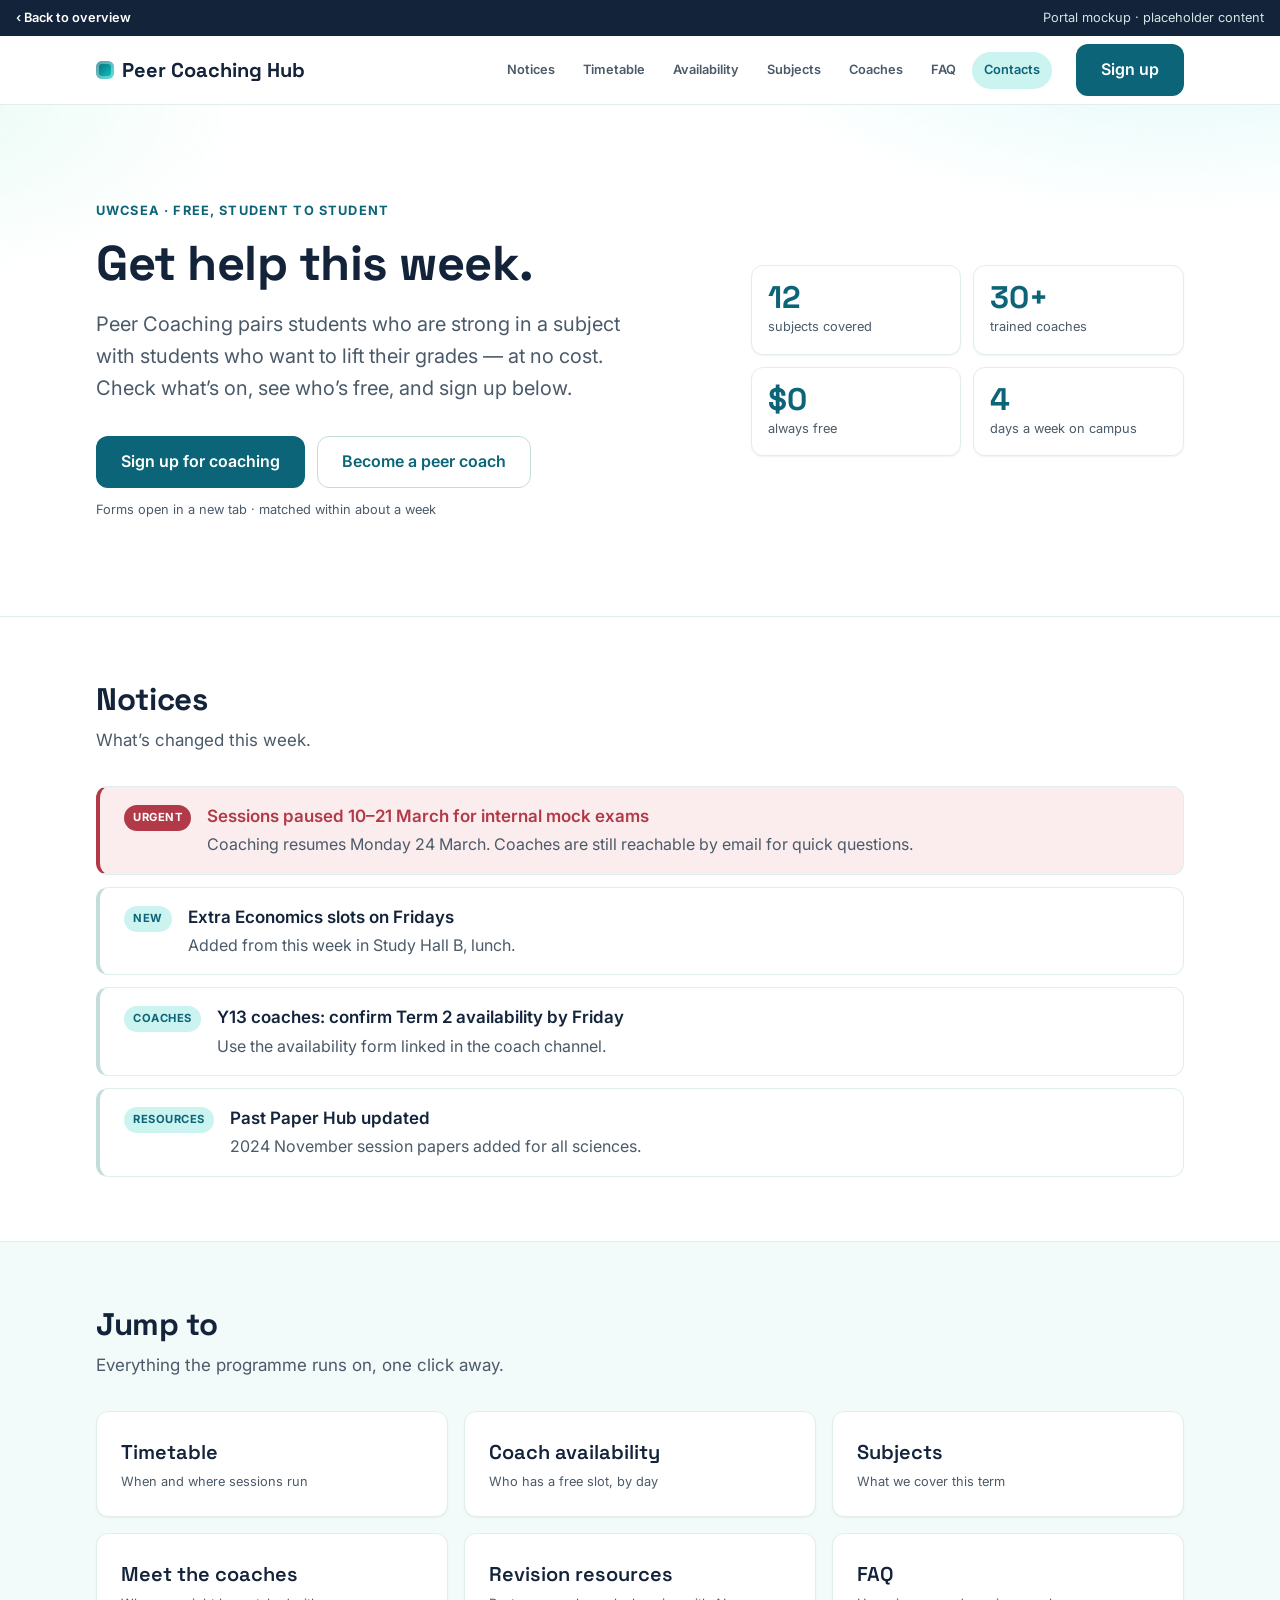
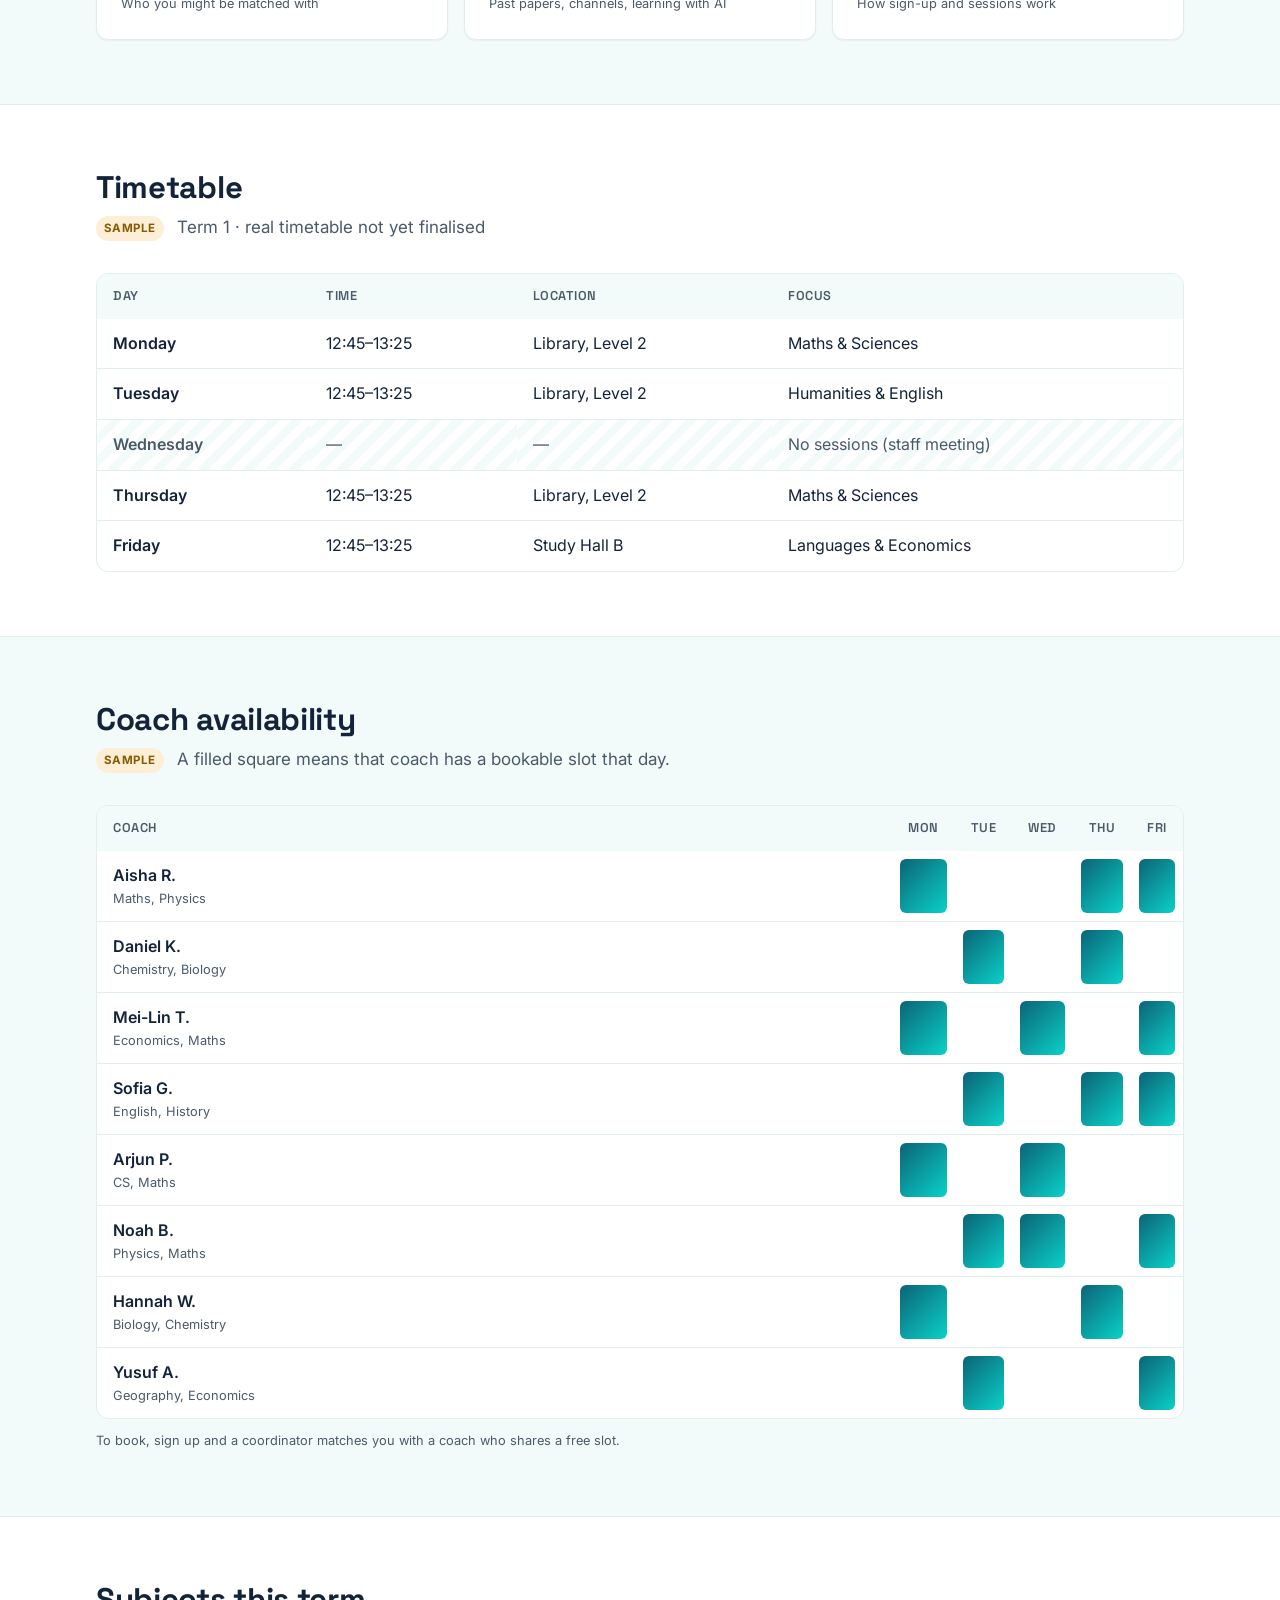
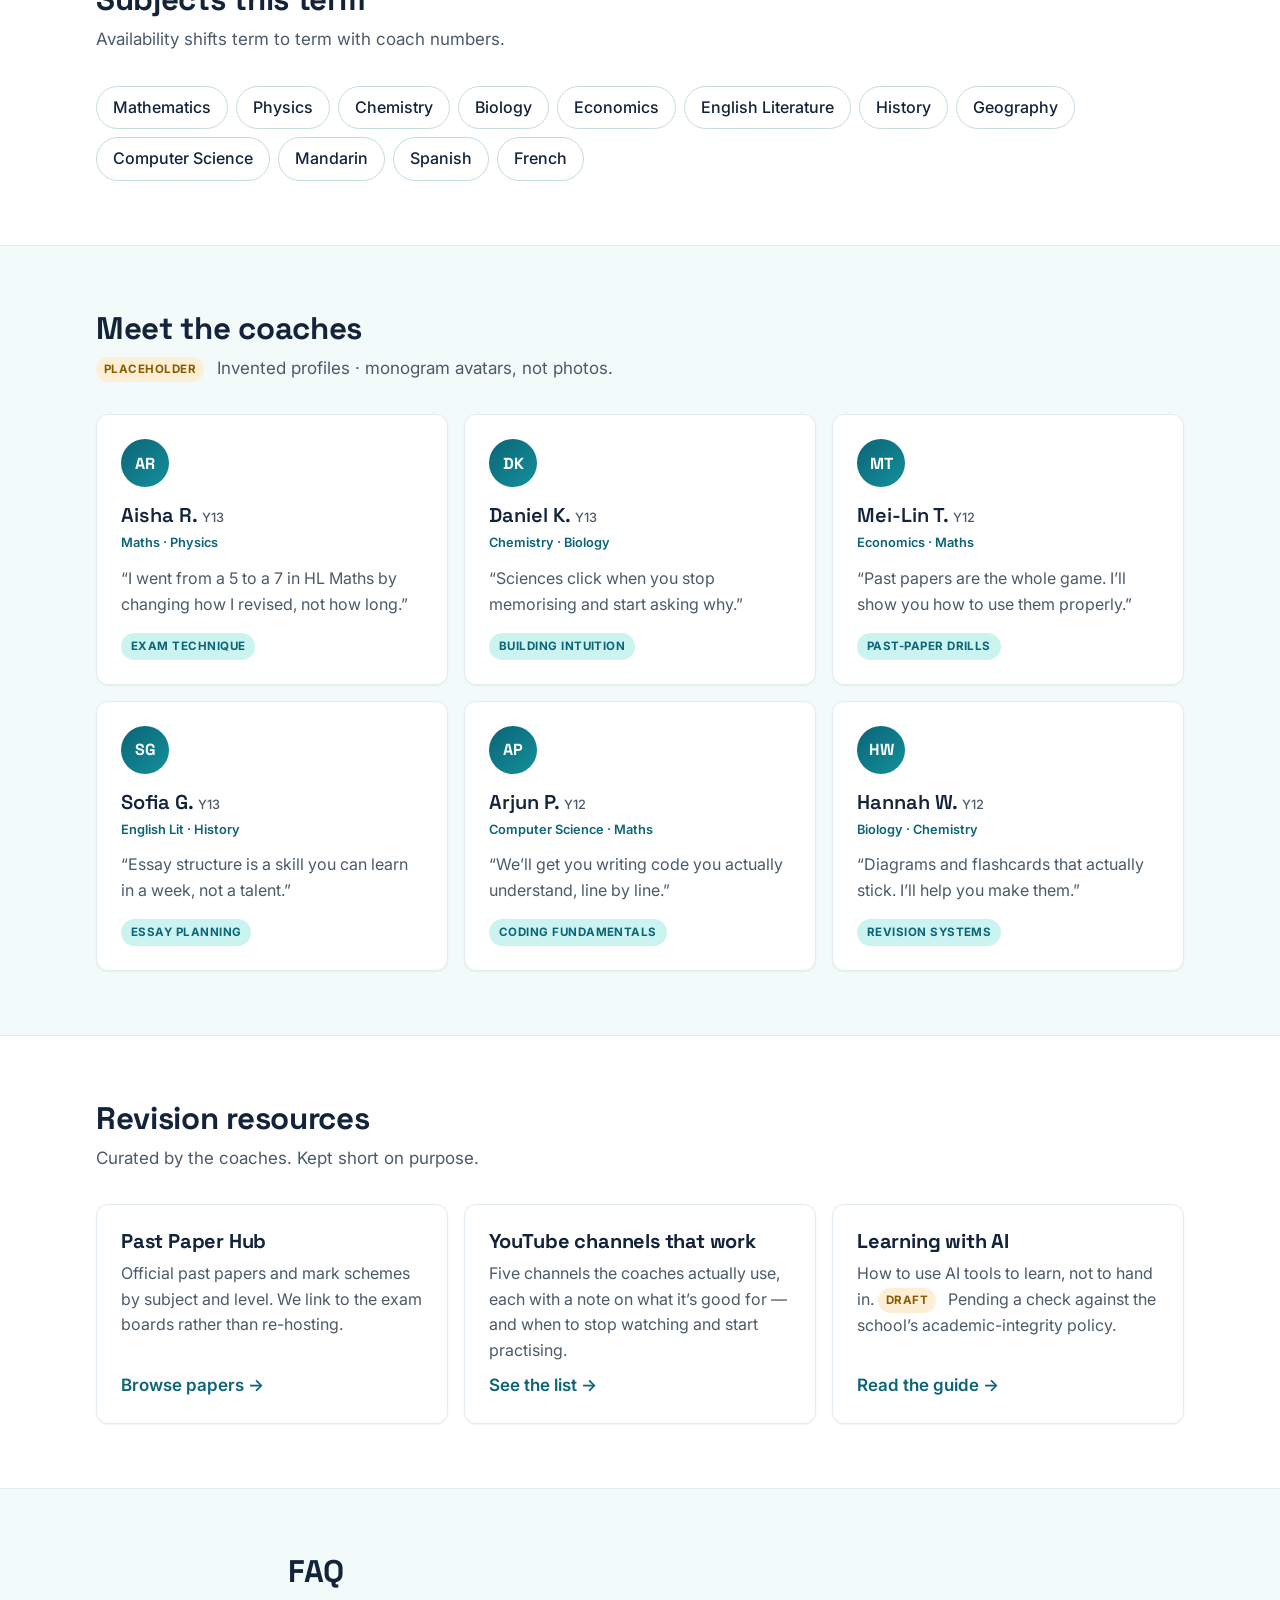
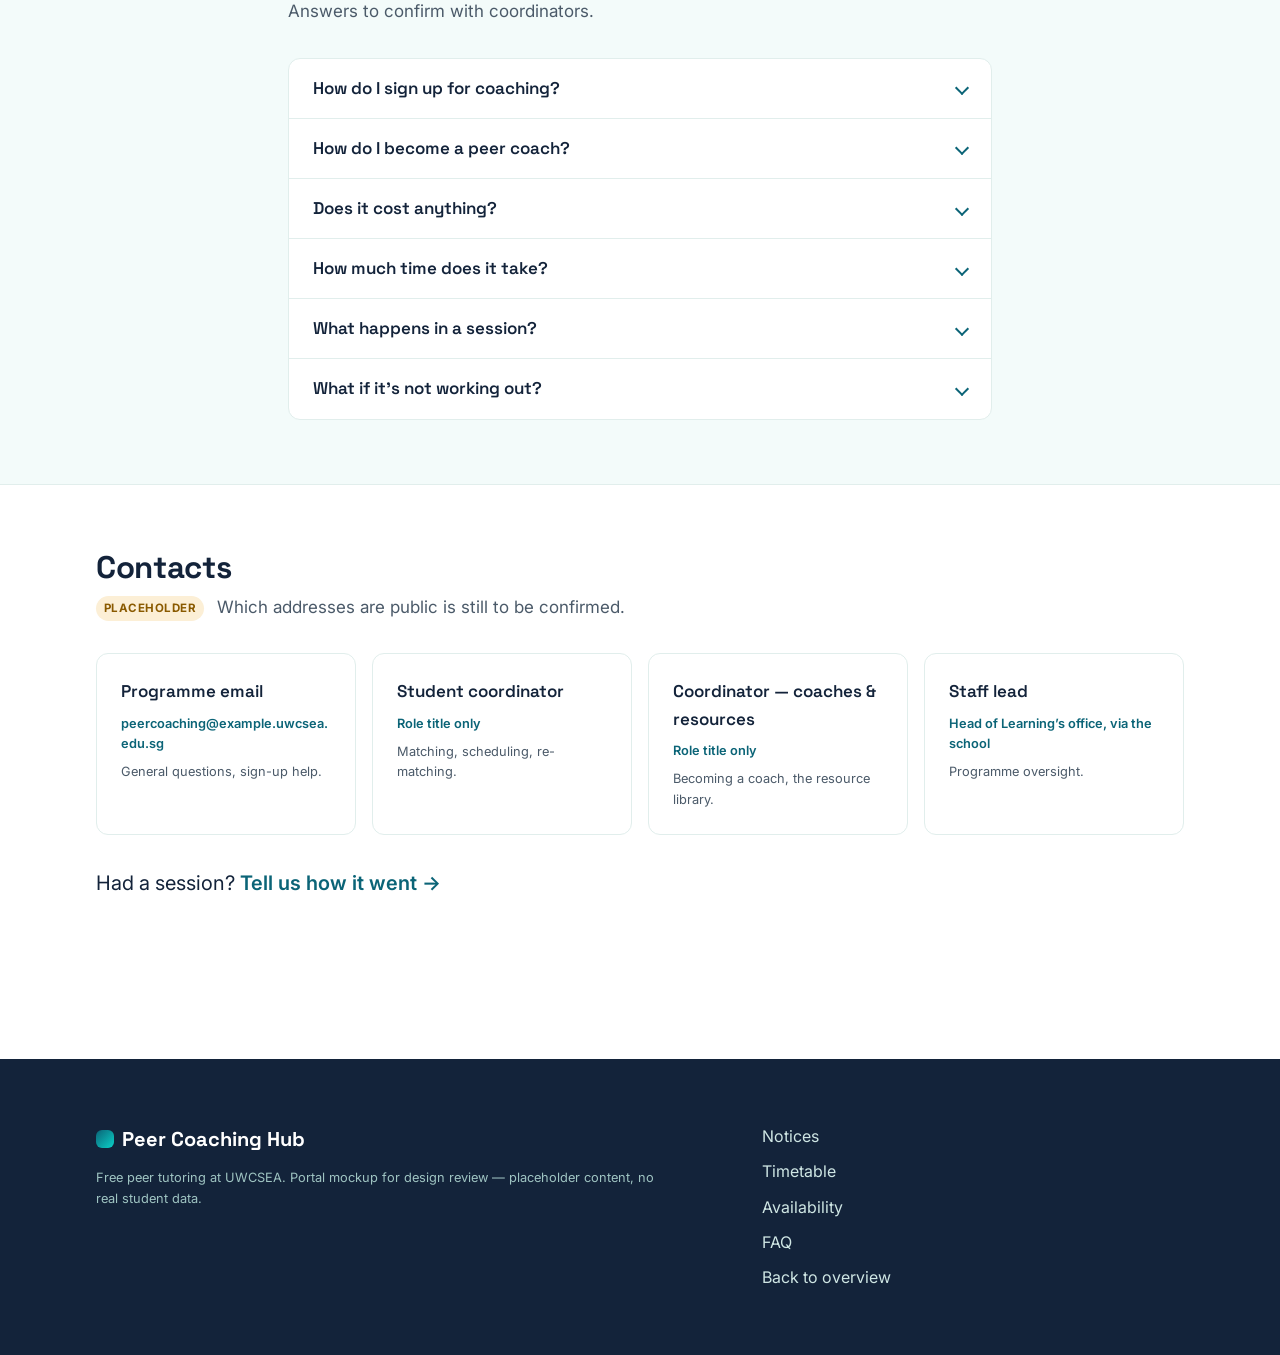
==== commit a8233ed3: "Merge mockup/portal into main" ====
--- a/mockups/01-portal/index.html
+++ b/mockups/01-portal/index.html
@@ -185,7 +185,7 @@
             <tr><th scope="row">Mei-Lin T. <span class="hsub">Economics, Maths</span></th><td class="on"><span class="sr-only">free</span></td><td></td><td class="on"><span class="sr-only">free</span></td><td></td><td class="on"><span class="sr-only">free</span></td></tr>
             <tr><th scope="row">Sofia G. <span class="hsub">English, History</span></th><td></td><td class="on"><span class="sr-only">free</span></td><td></td><td class="on"><span class="sr-only">free</span></td><td class="on"><span class="sr-only">free</span></td></tr>
             <tr><th scope="row">Arjun P. <span class="hsub">CS, Maths</span></th><td class="on"><span class="sr-only">free</span></td><td></td><td class="on"><span class="sr-only">free</span></td><td></td><td></td></tr>
-            <tr><th scope="row">the owner B. <span class="hsub">Physics, Maths</span></th><td></td><td class="on"><span class="sr-only">free</span></td><td class="on"><span class="sr-only">free</span></td><td></td><td class="on"><span class="sr-only">free</span></td></tr>
+            <tr><th scope="row">Noah B. <span class="hsub">Physics, Maths</span></th><td></td><td class="on"><span class="sr-only">free</span></td><td class="on"><span class="sr-only">free</span></td><td></td><td class="on"><span class="sr-only">free</span></td></tr>
             <tr><th scope="row">Hannah W. <span class="hsub">Biology, Chemistry</span></th><td class="on"><span class="sr-only">free</span></td><td></td><td></td><td class="on"><span class="sr-only">free</span></td><td></td></tr>
             <tr><th scope="row">Yusuf A. <span class="hsub">Geography, Economics</span></th><td></td><td class="on"><span class="sr-only">free</span></td><td></td><td></td><td class="on"><span class="sr-only">free</span></td></tr>
           </tbody>
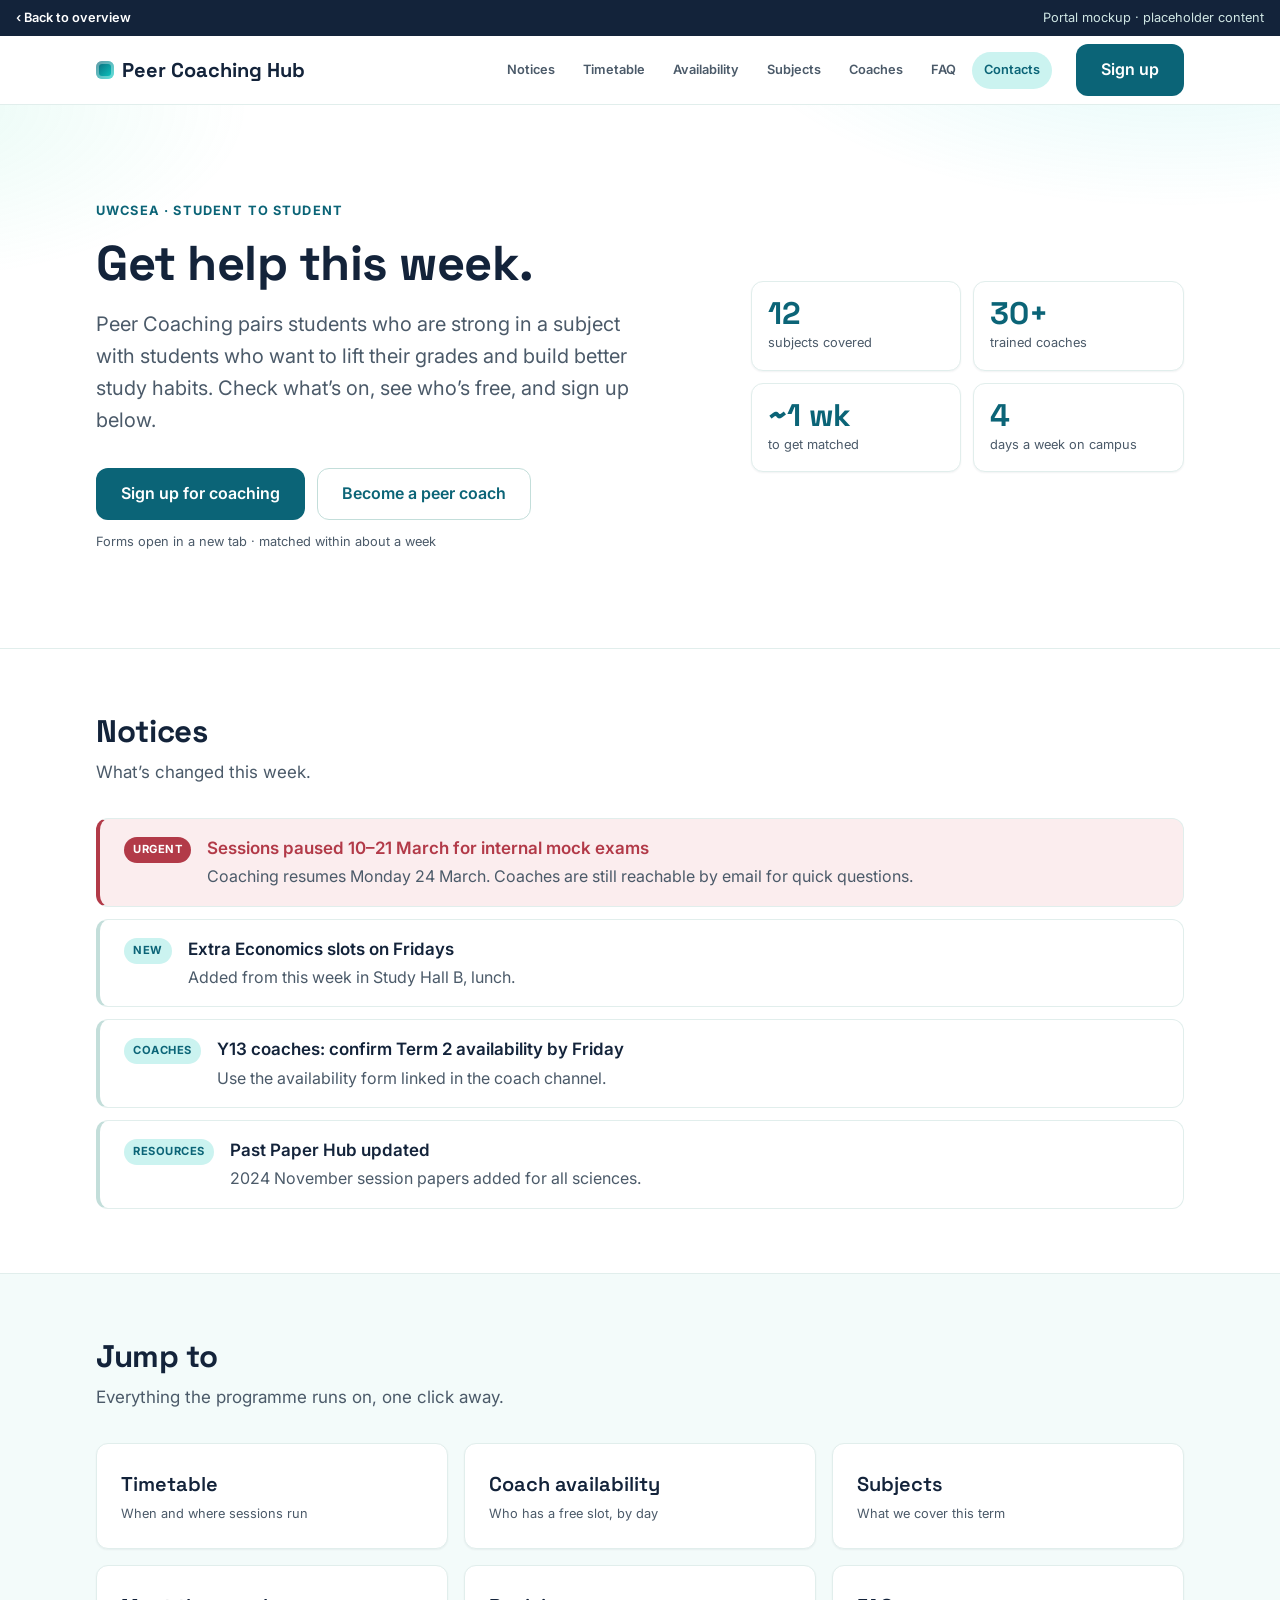
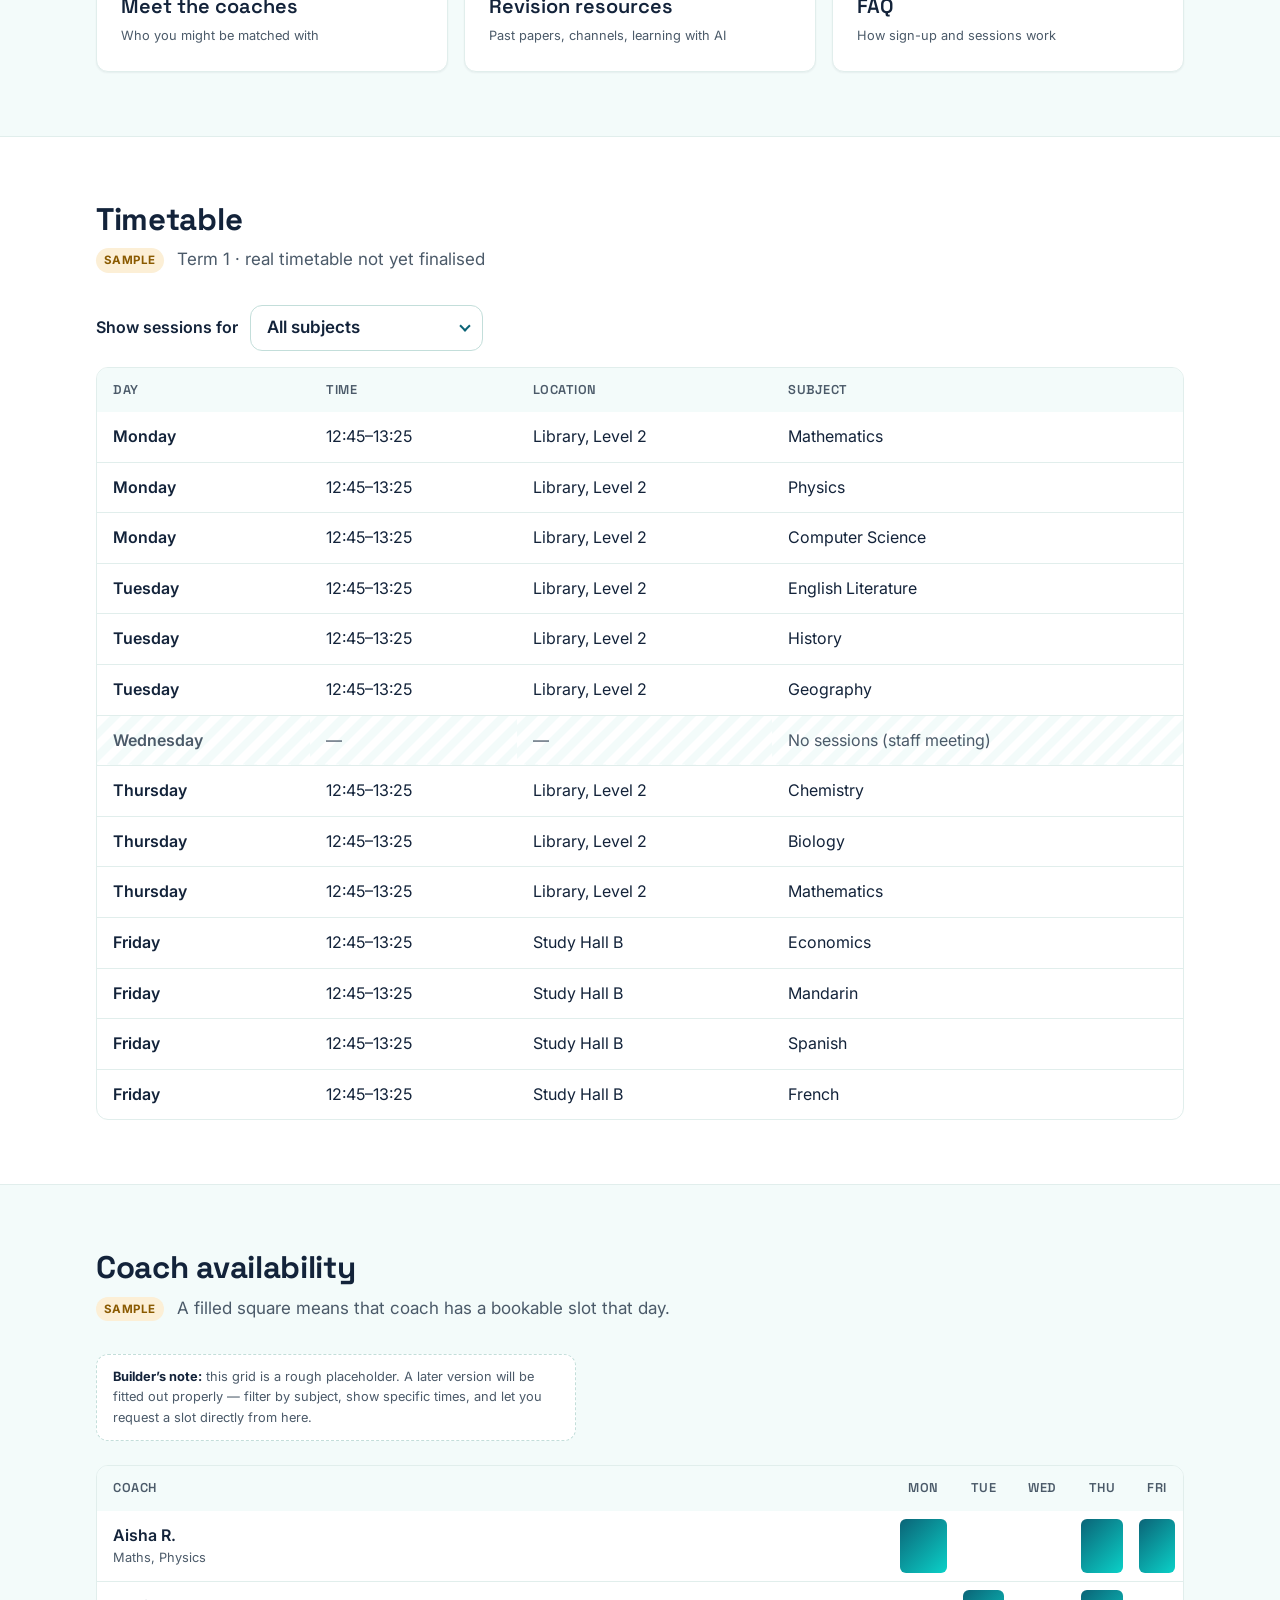
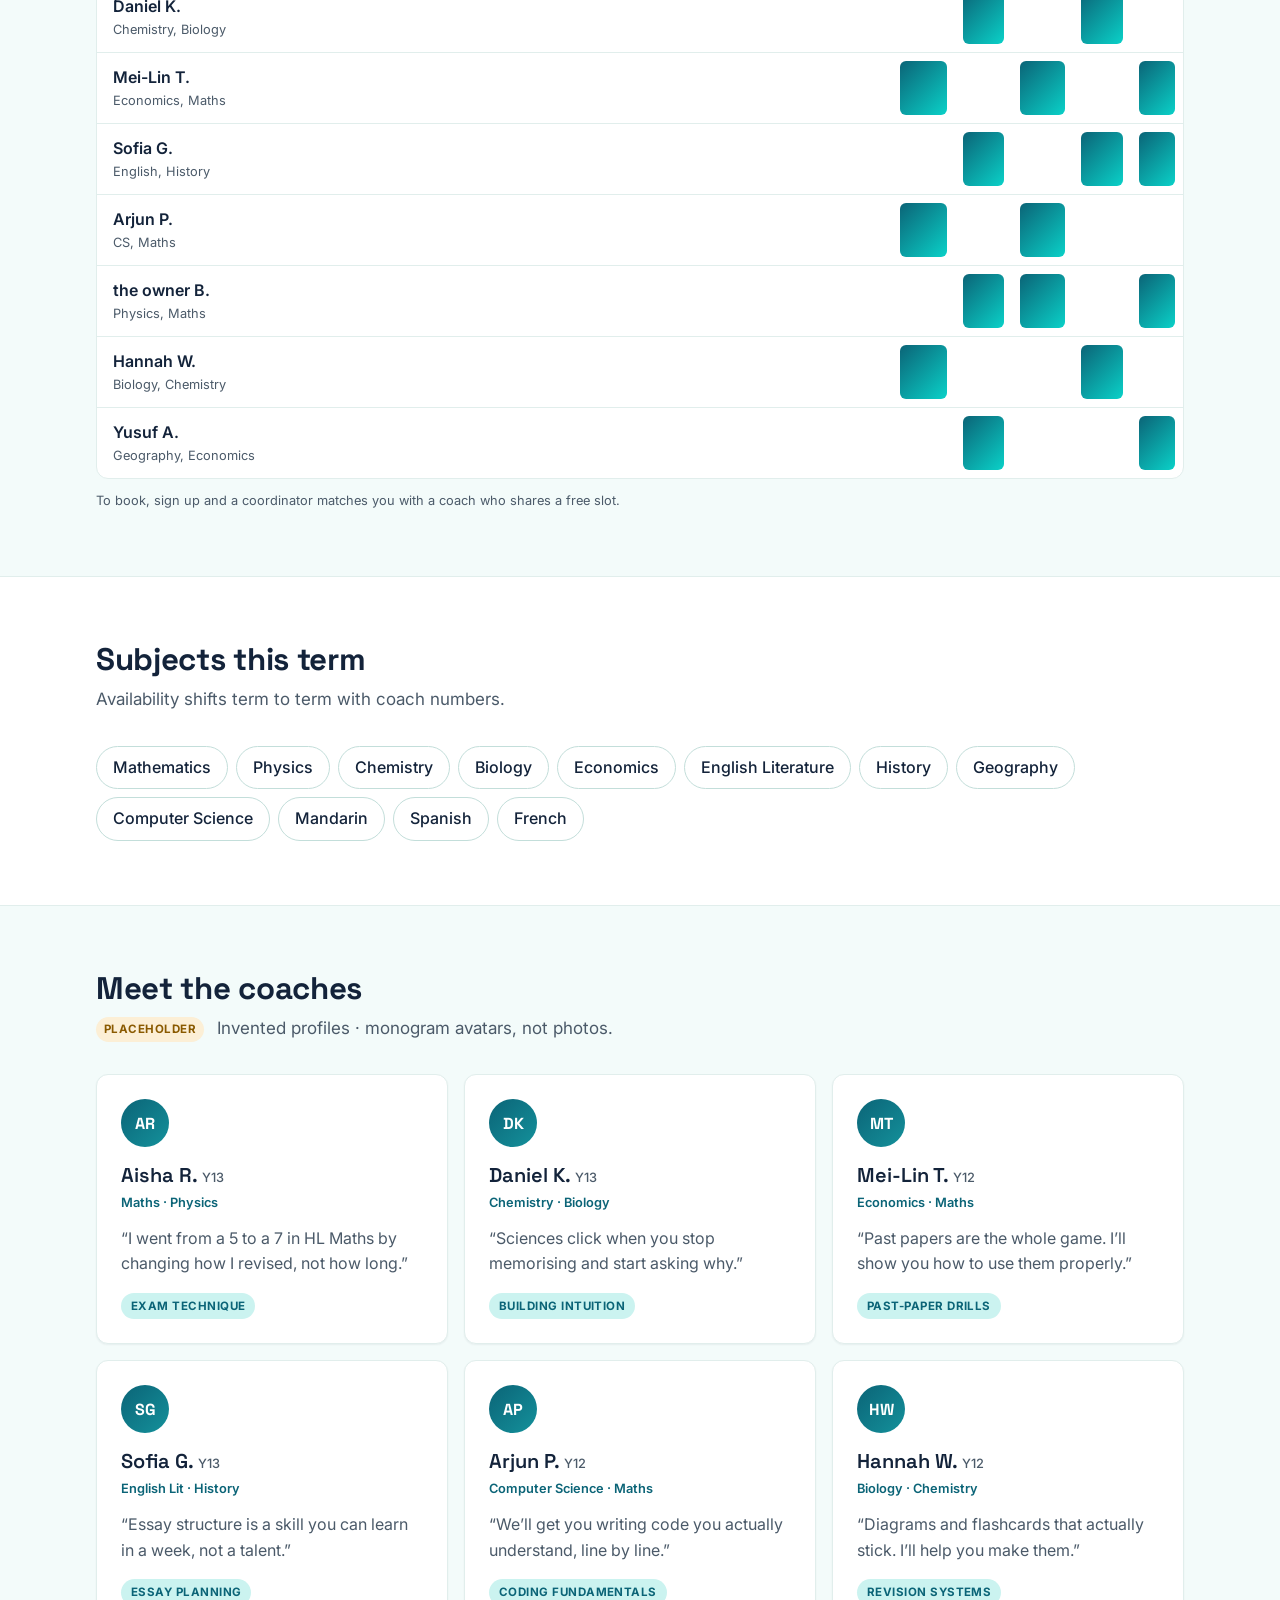
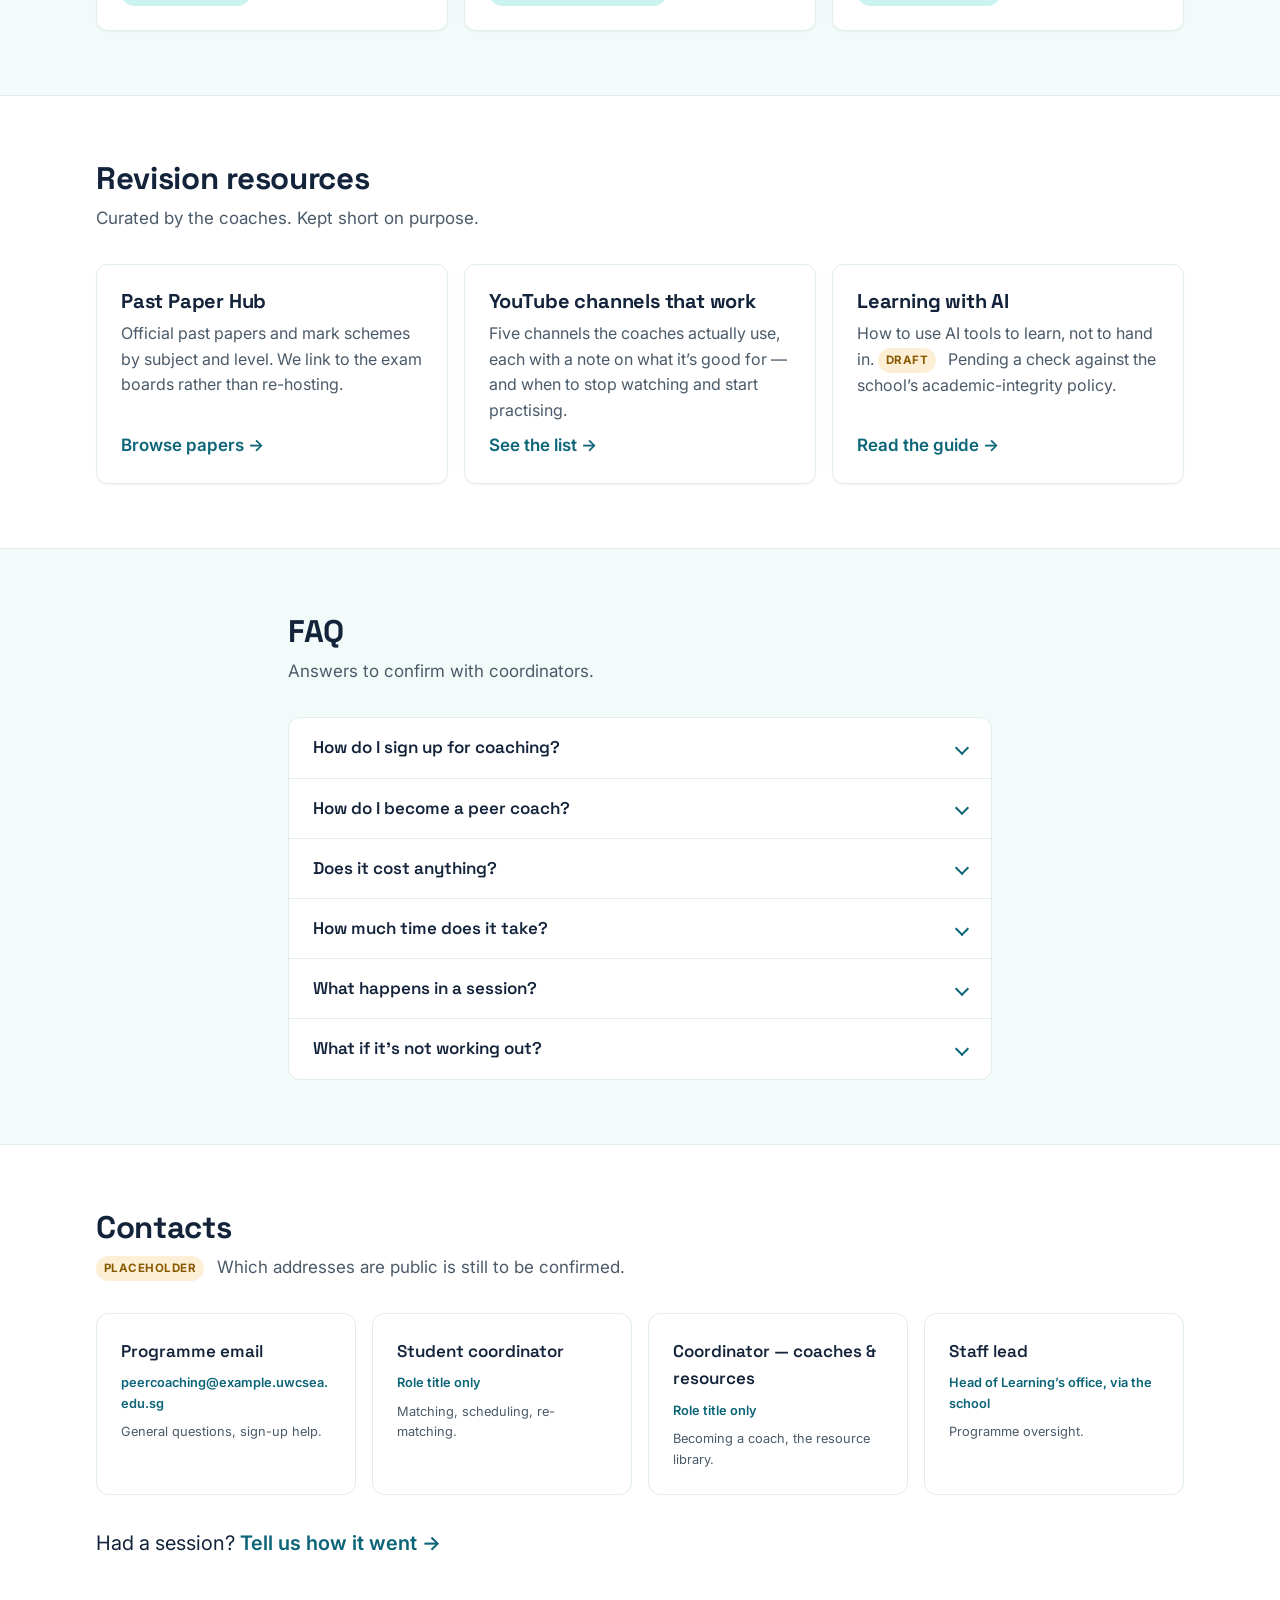
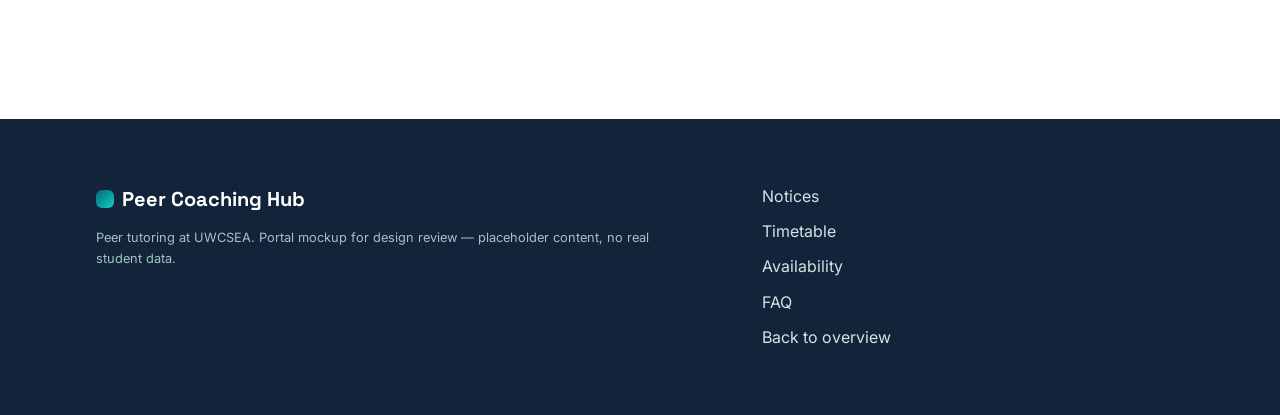
==== commit ad9ecb19: "Portal review round 1: drop cost from hero, filterable timetable, builder's note - Hero: remove "fre" ====
--- a/mockups/01-portal/index.html
+++ b/mockups/01-portal/index.html
@@ -53,12 +53,12 @@
   <section class="hero" aria-labelledby="hero-h">
     <div class="wrap hero-grid">
       <div>
-        <p class="eyebrow">UWCSEA &middot; free, student to student</p>
+        <p class="eyebrow">UWCSEA &middot; student to student</p>
         <h1 id="hero-h">Get help this week.</h1>
         <p class="hero-sub">
           Peer Coaching pairs students who are strong in a subject with students
-          who want to lift their grades — at no cost. Check what&rsquo;s on,
-          see who&rsquo;s free, and sign up below.
+          who want to lift their grades and build better study habits. Check
+          what&rsquo;s on, see who&rsquo;s free, and sign up below.
         </p>
         <div class="hero-actions" id="signup">
           <a class="btn btn-primary" href="#">Sign up for coaching</a>
@@ -69,7 +69,7 @@
       <ul class="stat-cards" role="list" aria-label="At a glance">
         <li><span class="stat-num">12</span><span class="stat-label">subjects covered</span></li>
         <li><span class="stat-num">30+</span><span class="stat-label">trained coaches</span></li>
-        <li><span class="stat-num">$0</span><span class="stat-label">always free</span></li>
+        <li><span class="stat-num">~1 wk</span><span class="stat-label">to get matched</span></li>
         <li><span class="stat-num">4</span><span class="stat-label">days a week on campus</span></li>
       </ul>
     </div>
@@ -140,26 +140,59 @@
         <h2 id="tt-h">Timetable</h2>
         <p class="section-sub"><span class="pill pill--sample">Sample</span> Term 1 &middot; real timetable not yet finalised</p>
       </div>
+
+      <div class="tt-filter">
+        <label for="tt-subject">Show sessions for</label>
+        <div class="select-wrap">
+          <select id="tt-subject">
+            <option value="all">All subjects</option>
+            <option value="Mathematics">Mathematics</option>
+            <option value="Physics">Physics</option>
+            <option value="Chemistry">Chemistry</option>
+            <option value="Biology">Biology</option>
+            <option value="Economics">Economics</option>
+            <option value="English Literature">English Literature</option>
+            <option value="History">History</option>
+            <option value="Geography">Geography</option>
+            <option value="Computer Science">Computer Science</option>
+            <option value="Mandarin">Mandarin</option>
+            <option value="Spanish">Spanish</option>
+            <option value="French">French</option>
+          </select>
+        </div>
+        <p class="tt-count" id="tt-count" aria-live="polite"></p>
+      </div>
+
       <div class="table-scroll">
         <table class="tt">
-          <caption class="sr-only">Weekly Peer Coaching timetable, sample for Term 1</caption>
+          <caption class="sr-only">Weekly Peer Coaching timetable, sample for Term 1. Use the subject menu above to filter.</caption>
           <thead>
             <tr>
               <th scope="col">Day</th>
               <th scope="col">Time</th>
               <th scope="col">Location</th>
-              <th scope="col">Focus</th>
+              <th scope="col">Subject</th>
             </tr>
           </thead>
-          <tbody>
-            <tr><th scope="row">Monday</th><td>12:45&ndash;13:25</td><td>Library, Level 2</td><td>Maths &amp; Sciences</td></tr>
-            <tr><th scope="row">Tuesday</th><td>12:45&ndash;13:25</td><td>Library, Level 2</td><td>Humanities &amp; English</td></tr>
-            <tr class="tt-off"><th scope="row">Wednesday</th><td>&mdash;</td><td>&mdash;</td><td>No sessions (staff meeting)</td></tr>
-            <tr><th scope="row">Thursday</th><td>12:45&ndash;13:25</td><td>Library, Level 2</td><td>Maths &amp; Sciences</td></tr>
-            <tr><th scope="row">Friday</th><td>12:45&ndash;13:25</td><td>Study Hall B</td><td>Languages &amp; Economics</td></tr>
+          <tbody id="tt-body">
+            <tr data-subject="Mathematics"><th scope="row">Monday</th><td>12:45&ndash;13:25</td><td>Library, Level 2</td><td>Mathematics</td></tr>
+            <tr data-subject="Physics"><th scope="row">Monday</th><td>12:45&ndash;13:25</td><td>Library, Level 2</td><td>Physics</td></tr>
+            <tr data-subject="Computer Science"><th scope="row">Monday</th><td>12:45&ndash;13:25</td><td>Library, Level 2</td><td>Computer Science</td></tr>
+            <tr data-subject="English Literature"><th scope="row">Tuesday</th><td>12:45&ndash;13:25</td><td>Library, Level 2</td><td>English Literature</td></tr>
+            <tr data-subject="History"><th scope="row">Tuesday</th><td>12:45&ndash;13:25</td><td>Library, Level 2</td><td>History</td></tr>
+            <tr data-subject="Geography"><th scope="row">Tuesday</th><td>12:45&ndash;13:25</td><td>Library, Level 2</td><td>Geography</td></tr>
+            <tr class="tt-off" data-subject="none"><th scope="row">Wednesday</th><td>&mdash;</td><td>&mdash;</td><td>No sessions (staff meeting)</td></tr>
+            <tr data-subject="Chemistry"><th scope="row">Thursday</th><td>12:45&ndash;13:25</td><td>Library, Level 2</td><td>Chemistry</td></tr>
+            <tr data-subject="Biology"><th scope="row">Thursday</th><td>12:45&ndash;13:25</td><td>Library, Level 2</td><td>Biology</td></tr>
+            <tr data-subject="Mathematics"><th scope="row">Thursday</th><td>12:45&ndash;13:25</td><td>Library, Level 2</td><td>Mathematics</td></tr>
+            <tr data-subject="Economics"><th scope="row">Friday</th><td>12:45&ndash;13:25</td><td>Study Hall B</td><td>Economics</td></tr>
+            <tr data-subject="Mandarin"><th scope="row">Friday</th><td>12:45&ndash;13:25</td><td>Study Hall B</td><td>Mandarin</td></tr>
+            <tr data-subject="Spanish"><th scope="row">Friday</th><td>12:45&ndash;13:25</td><td>Study Hall B</td><td>Spanish</td></tr>
+            <tr data-subject="French"><th scope="row">Friday</th><td>12:45&ndash;13:25</td><td>Study Hall B</td><td>French</td></tr>
           </tbody>
         </table>
       </div>
+      <p class="tt-empty" id="tt-empty" hidden>No sample sessions listed for that subject yet &mdash; sign up anyway and a coordinator will match you.</p>
     </div>
   </section>
 
@@ -170,6 +203,11 @@
         <h2 id="av-h">Coach availability</h2>
         <p class="section-sub"><span class="pill pill--sample">Sample</span> A filled square means that coach has a bookable slot that day.</p>
       </div>
+      <p class="builder-note">
+        <strong>Builder&rsquo;s note:</strong> this grid is a rough placeholder. A
+        later version will be fitted out properly &mdash; filter by subject, show
+        specific times, and let you request a slot directly from here.
+      </p>
       <div class="table-scroll">
         <table class="heat">
           <caption class="sr-only">Coach availability by weekday, sample data</caption>
@@ -185,7 +223,7 @@
             <tr><th scope="row">Mei-Lin T. <span class="hsub">Economics, Maths</span></th><td class="on"><span class="sr-only">free</span></td><td></td><td class="on"><span class="sr-only">free</span></td><td></td><td class="on"><span class="sr-only">free</span></td></tr>
             <tr><th scope="row">Sofia G. <span class="hsub">English, History</span></th><td></td><td class="on"><span class="sr-only">free</span></td><td></td><td class="on"><span class="sr-only">free</span></td><td class="on"><span class="sr-only">free</span></td></tr>
             <tr><th scope="row">Arjun P. <span class="hsub">CS, Maths</span></th><td class="on"><span class="sr-only">free</span></td><td></td><td class="on"><span class="sr-only">free</span></td><td></td><td></td></tr>
-            <tr><th scope="row">Noah B. <span class="hsub">Physics, Maths</span></th><td></td><td class="on"><span class="sr-only">free</span></td><td class="on"><span class="sr-only">free</span></td><td></td><td class="on"><span class="sr-only">free</span></td></tr>
+            <tr><th scope="row">the owner B. <span class="hsub">Physics, Maths</span></th><td></td><td class="on"><span class="sr-only">free</span></td><td class="on"><span class="sr-only">free</span></td><td></td><td class="on"><span class="sr-only">free</span></td></tr>
             <tr><th scope="row">Hannah W. <span class="hsub">Biology, Chemistry</span></th><td class="on"><span class="sr-only">free</span></td><td></td><td></td><td class="on"><span class="sr-only">free</span></td><td></td></tr>
             <tr><th scope="row">Yusuf A. <span class="hsub">Geography, Economics</span></th><td></td><td class="on"><span class="sr-only">free</span></td><td></td><td></td><td class="on"><span class="sr-only">free</span></td></tr>
           </tbody>
@@ -368,7 +406,7 @@
   <div class="wrap footer-grid">
     <div>
       <a class="wordmark wordmark--foot" href="#top"><span class="mark" aria-hidden="true"></span> Peer Coaching Hub</a>
-      <p class="foot-note">Free peer tutoring at UWCSEA. Portal mockup for design review &mdash; placeholder content, no real student data.</p>
+      <p class="foot-note">Peer tutoring at UWCSEA. Portal mockup for design review &mdash; placeholder content, no real student data.</p>
     </div>
     <nav aria-label="Footer">
       <ul role="list" class="foot-links">
--- a/mockups/01-portal/styles.css
+++ b/mockups/01-portal/styles.css
@@ -233,6 +233,46 @@
   background: linear-gradient(135deg, var(--uwc-teal-deep), var(--uwc-cyan));
 }
 .hint { margin-top: var(--space-3); font-size: var(--step--1); color: var(--text-muted); }
+
+/* --- timetable subject filter --- */
+.tt-filter {
+  display: flex; flex-wrap: wrap; align-items: center; gap: var(--space-3);
+  margin-bottom: var(--space-4);
+}
+.tt-filter label { font-weight: 600; font-size: var(--step-0); }
+.select-wrap { position: relative; }
+.select-wrap::after {
+  content: ""; position: absolute; right: 14px; top: 50%;
+  width: 8px; height: 8px; margin-top: -6px;
+  border-right: 2px solid var(--primary); border-bottom: 2px solid var(--primary);
+  transform: rotate(45deg); pointer-events: none;
+}
+.tt-filter select {
+  appearance: none; -webkit-appearance: none;
+  padding: var(--space-2) var(--space-8) var(--space-2) var(--space-4);
+  border: 1px solid var(--border-strong); border-radius: var(--radius);
+  background: var(--surface); font-weight: 600; color: var(--text);
+  min-height: 44px; cursor: pointer;
+}
+.tt-filter select:focus-visible { outline: 2px solid var(--focus-ring); outline-offset: 2px; }
+.tt-count { font-size: var(--step--1); color: var(--text-muted); }
+.tt-empty {
+  margin-top: var(--space-3); padding: var(--space-4) var(--space-5);
+  background: var(--surface-2); border: 1px solid var(--border);
+  border-radius: var(--radius); font-size: var(--step-0); color: var(--text-muted);
+}
+tr[hidden] { display: none; }
+
+/* --- builder's note (visible aside, not part of the design) --- */
+.builder-note {
+  margin-bottom: var(--space-5);
+  padding: var(--space-3) var(--space-4);
+  background: var(--surface); border: 1px dashed var(--border-strong);
+  border-radius: var(--radius);
+  font-size: var(--step--1); color: var(--text-muted);
+  max-width: 60ch;
+}
+.builder-note strong { color: var(--text); }
 
 /* --- subject chips --------------------------------------- */
 .chips { list-style: none; padding: 0; margin: 0; display: flex; flex-wrap: wrap; gap: var(--space-2); }
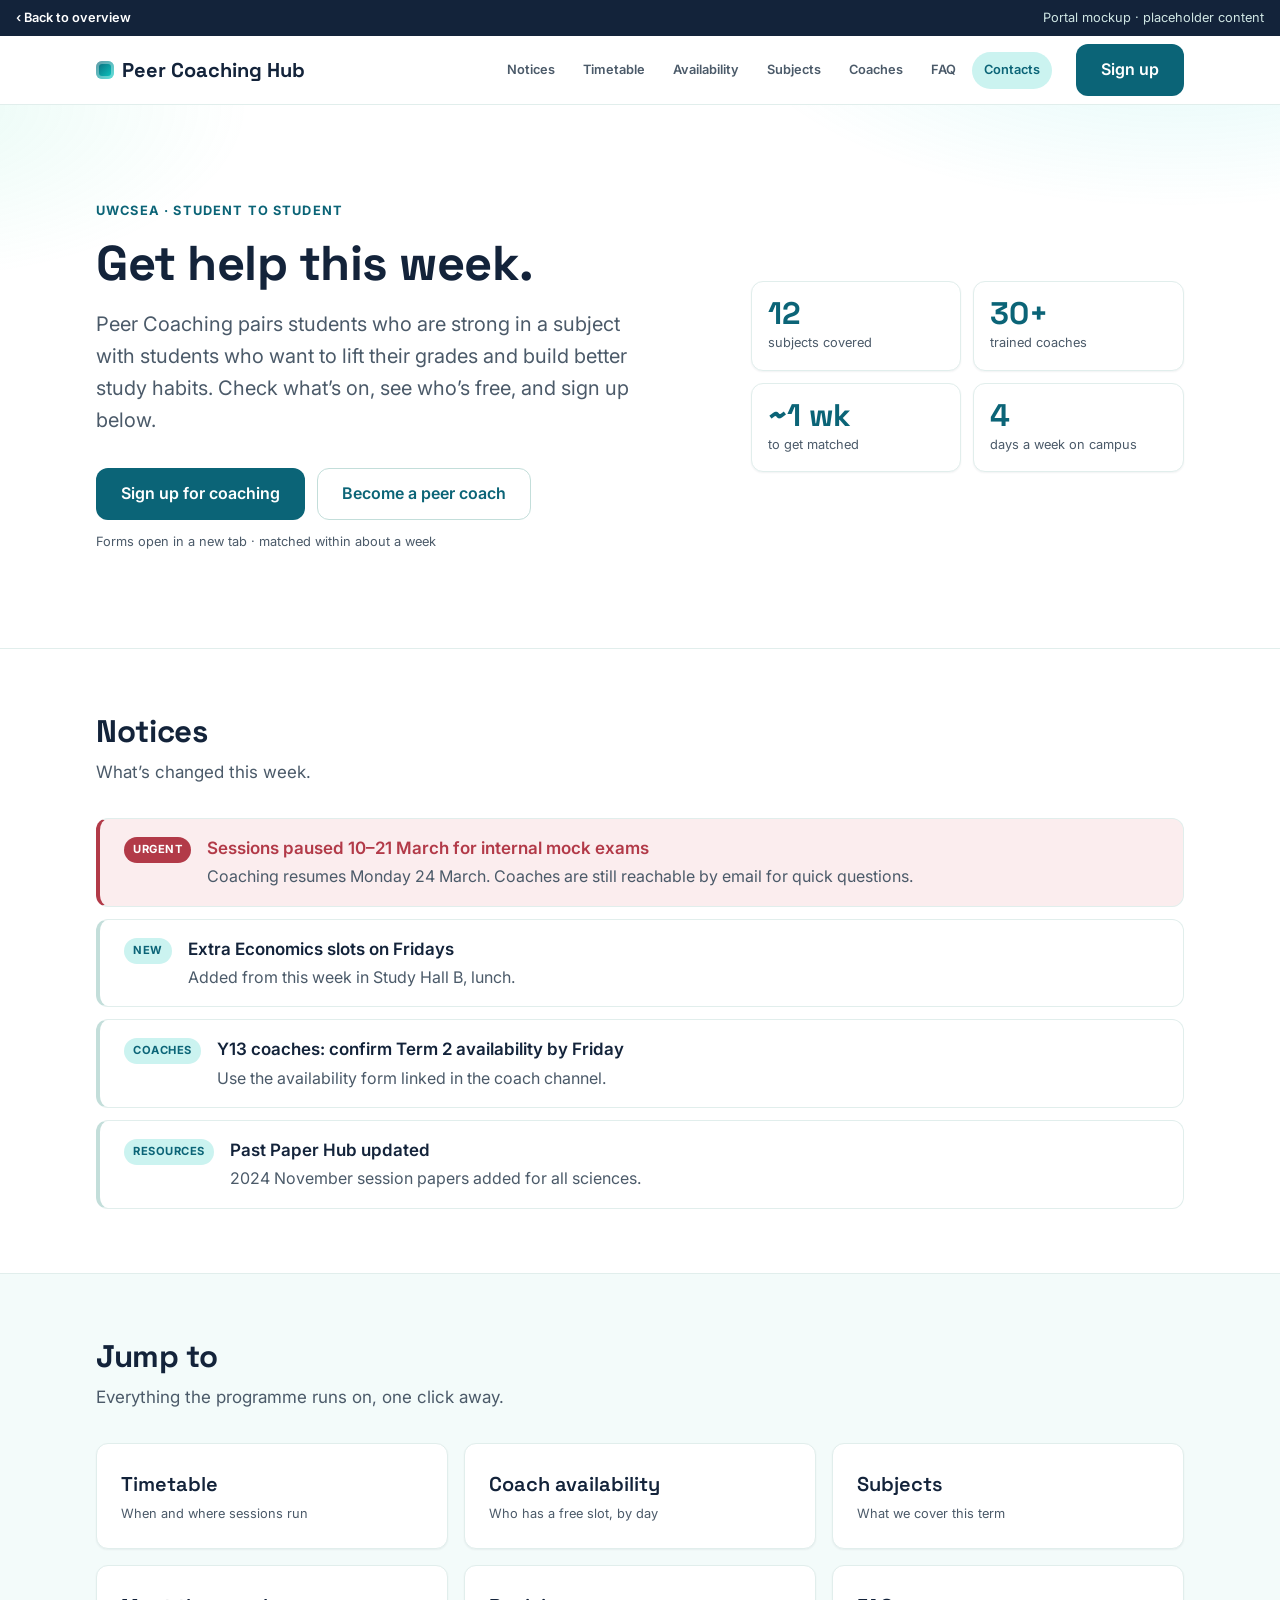
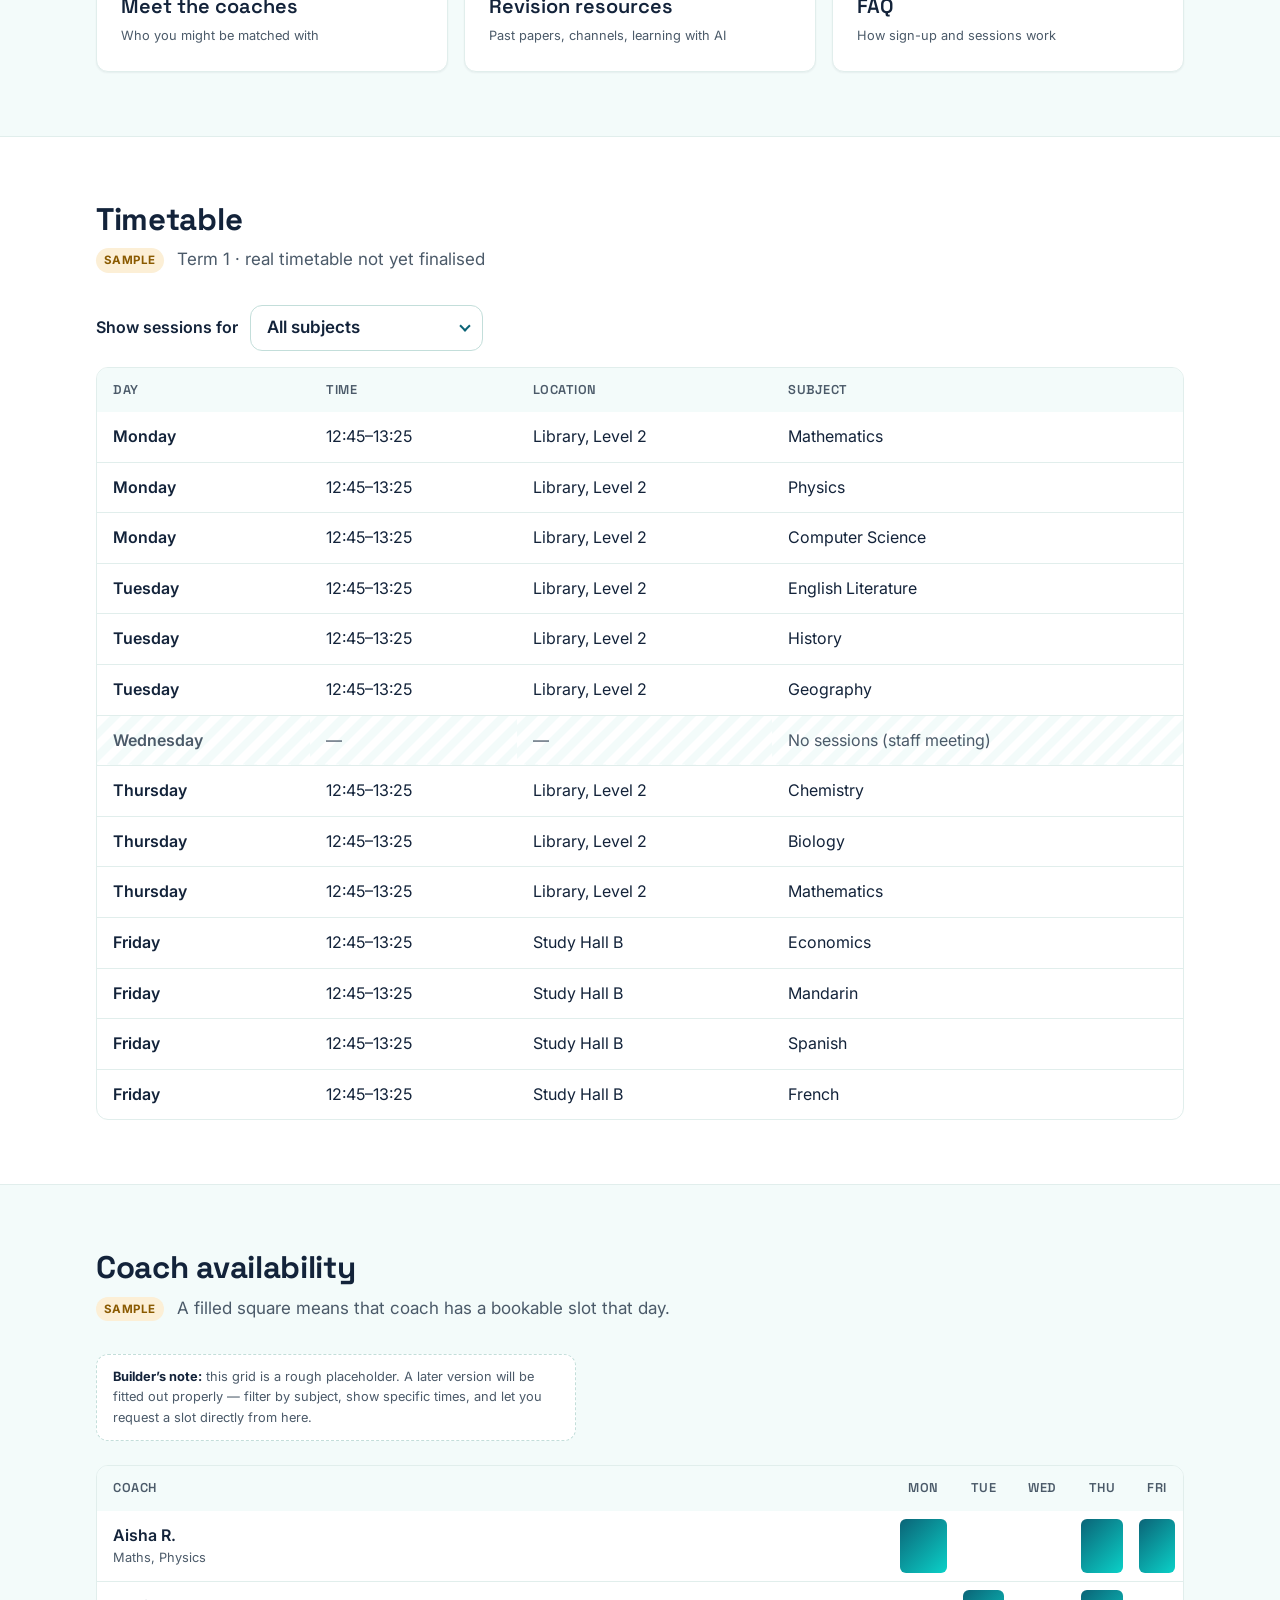
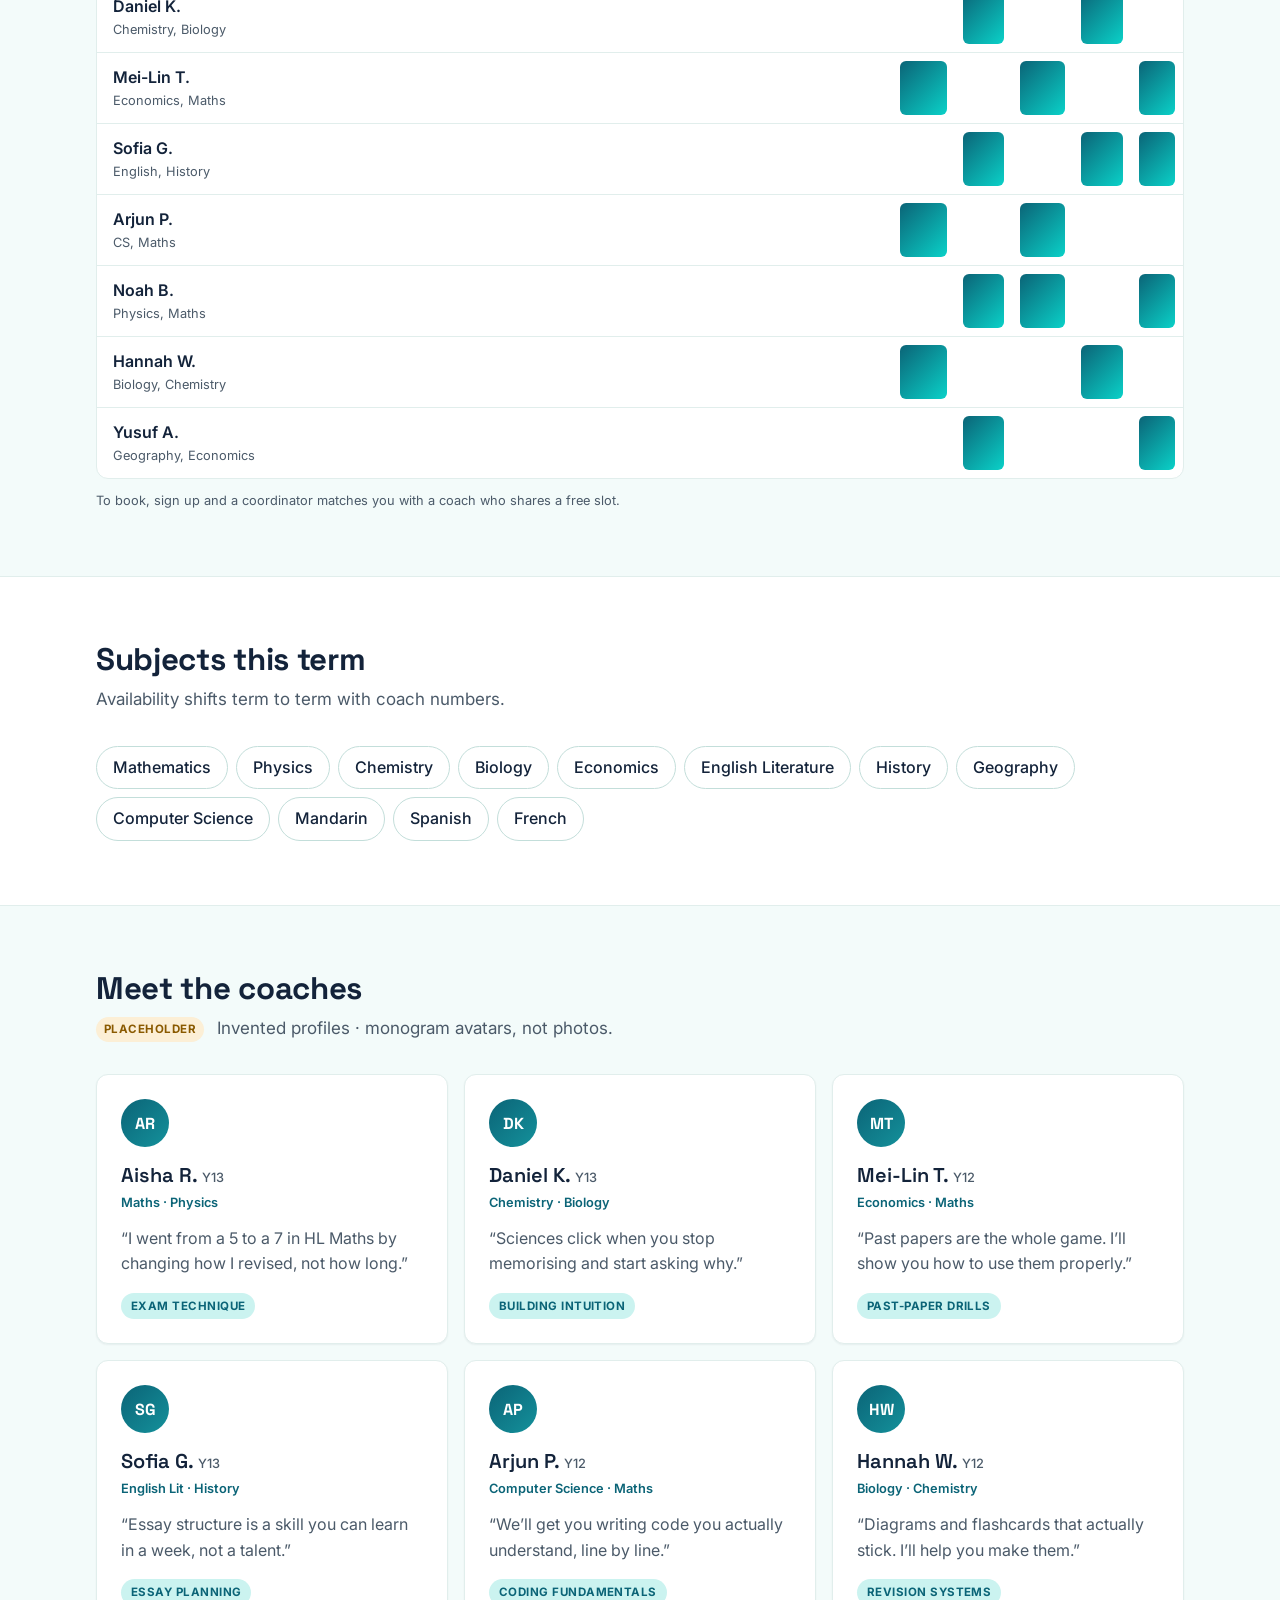
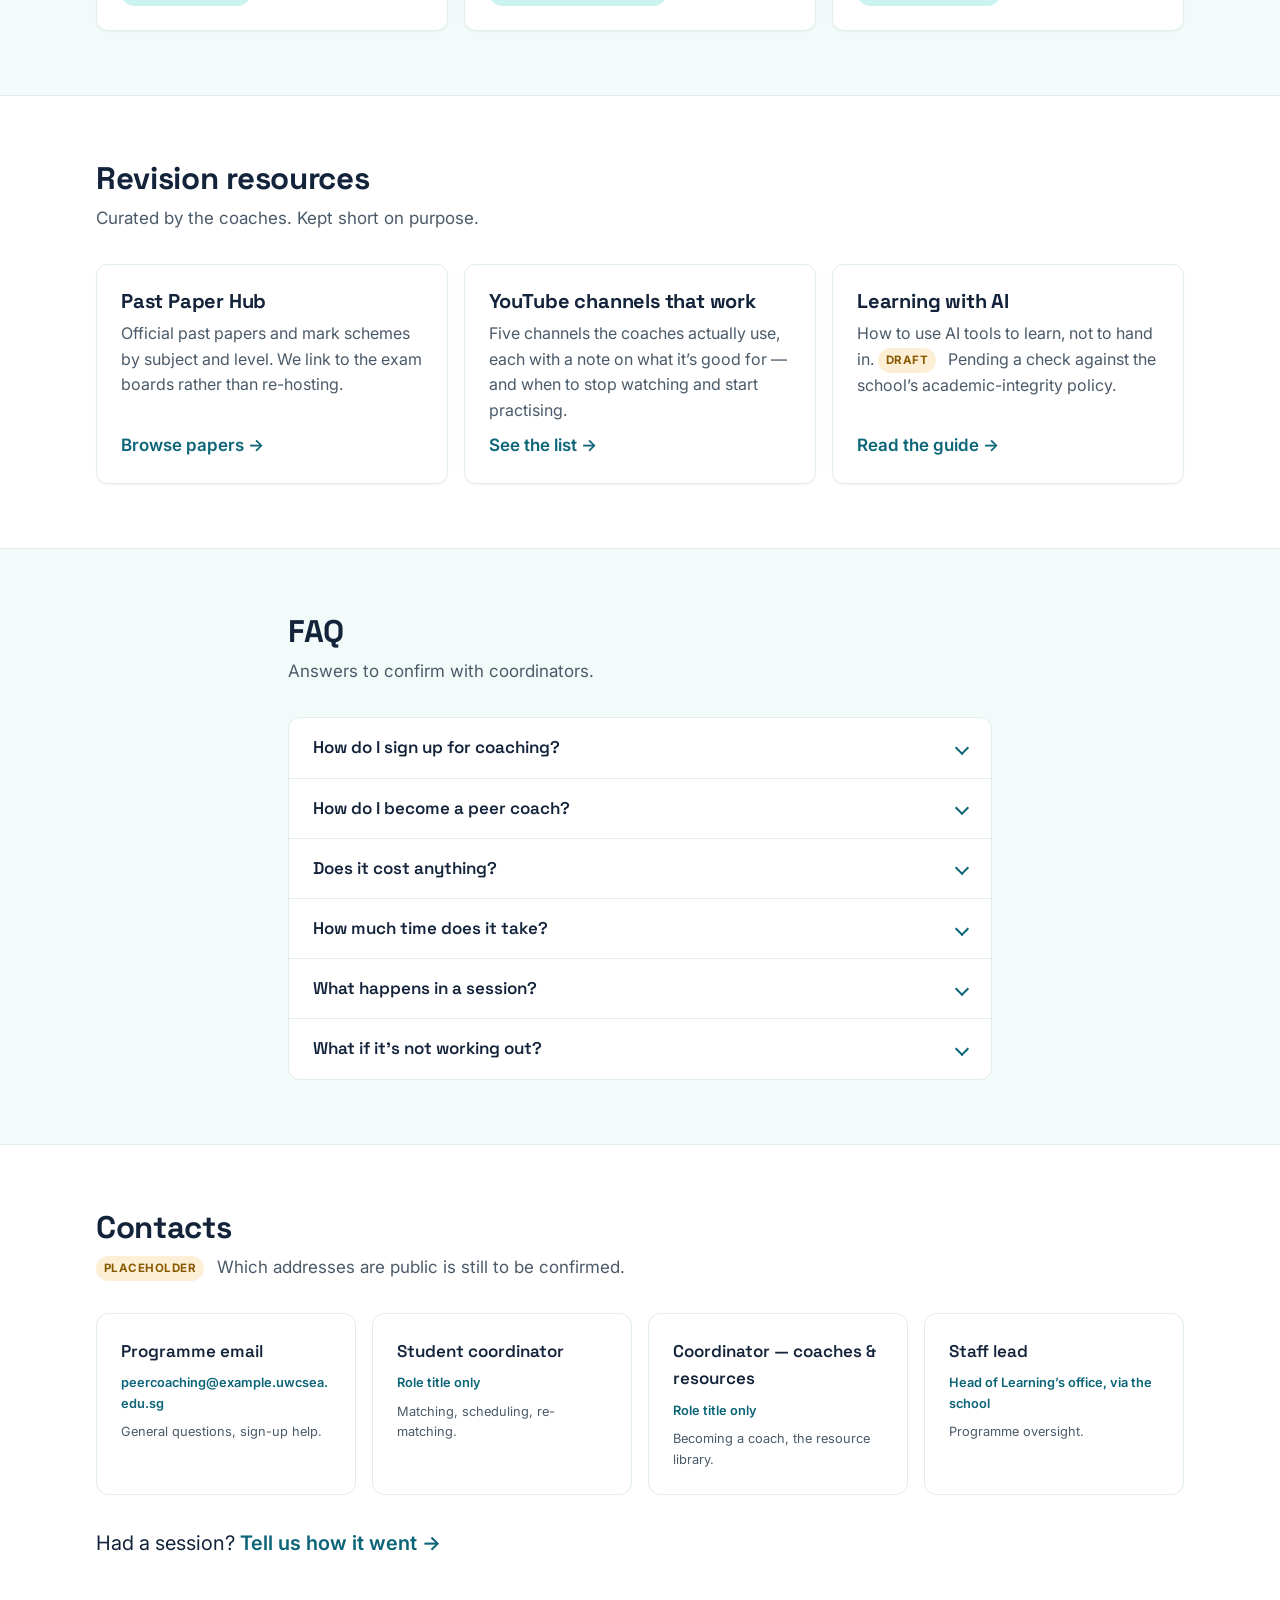
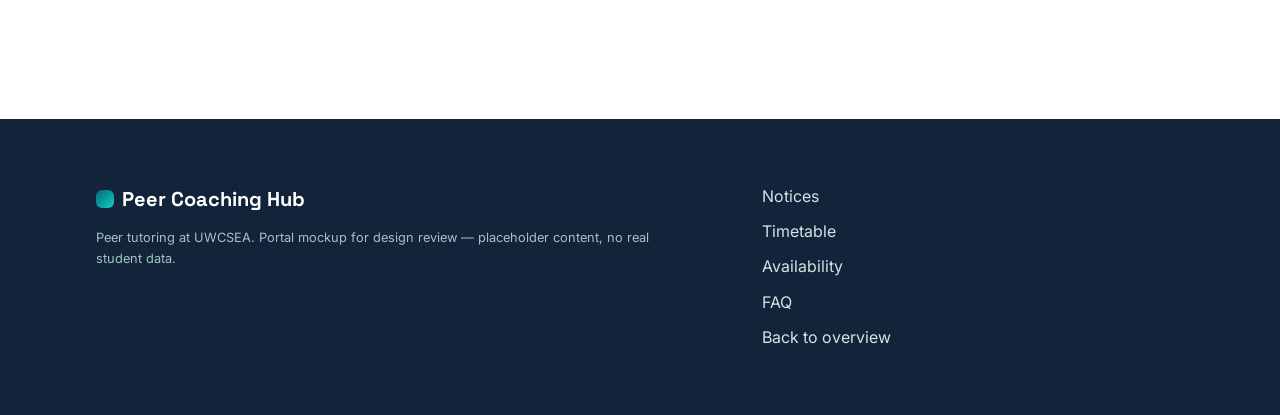
==== commit 63031fbd: "Portal review round 1: drop cost from hero, filterable timetable, builder's note - Hero: remove "fre" ====
--- a/mockups/01-portal/index.html
+++ b/mockups/01-portal/index.html
@@ -223,7 +223,7 @@
             <tr><th scope="row">Mei-Lin T. <span class="hsub">Economics, Maths</span></th><td class="on"><span class="sr-only">free</span></td><td></td><td class="on"><span class="sr-only">free</span></td><td></td><td class="on"><span class="sr-only">free</span></td></tr>
             <tr><th scope="row">Sofia G. <span class="hsub">English, History</span></th><td></td><td class="on"><span class="sr-only">free</span></td><td></td><td class="on"><span class="sr-only">free</span></td><td class="on"><span class="sr-only">free</span></td></tr>
             <tr><th scope="row">Arjun P. <span class="hsub">CS, Maths</span></th><td class="on"><span class="sr-only">free</span></td><td></td><td class="on"><span class="sr-only">free</span></td><td></td><td></td></tr>
-            <tr><th scope="row">the owner B. <span class="hsub">Physics, Maths</span></th><td></td><td class="on"><span class="sr-only">free</span></td><td class="on"><span class="sr-only">free</span></td><td></td><td class="on"><span class="sr-only">free</span></td></tr>
+            <tr><th scope="row">Noah B. <span class="hsub">Physics, Maths</span></th><td></td><td class="on"><span class="sr-only">free</span></td><td class="on"><span class="sr-only">free</span></td><td></td><td class="on"><span class="sr-only">free</span></td></tr>
             <tr><th scope="row">Hannah W. <span class="hsub">Biology, Chemistry</span></th><td class="on"><span class="sr-only">free</span></td><td></td><td></td><td class="on"><span class="sr-only">free</span></td><td></td></tr>
             <tr><th scope="row">Yusuf A. <span class="hsub">Geography, Economics</span></th><td></td><td class="on"><span class="sr-only">free</span></td><td></td><td></td><td class="on"><span class="sr-only">free</span></td></tr>
           </tbody>
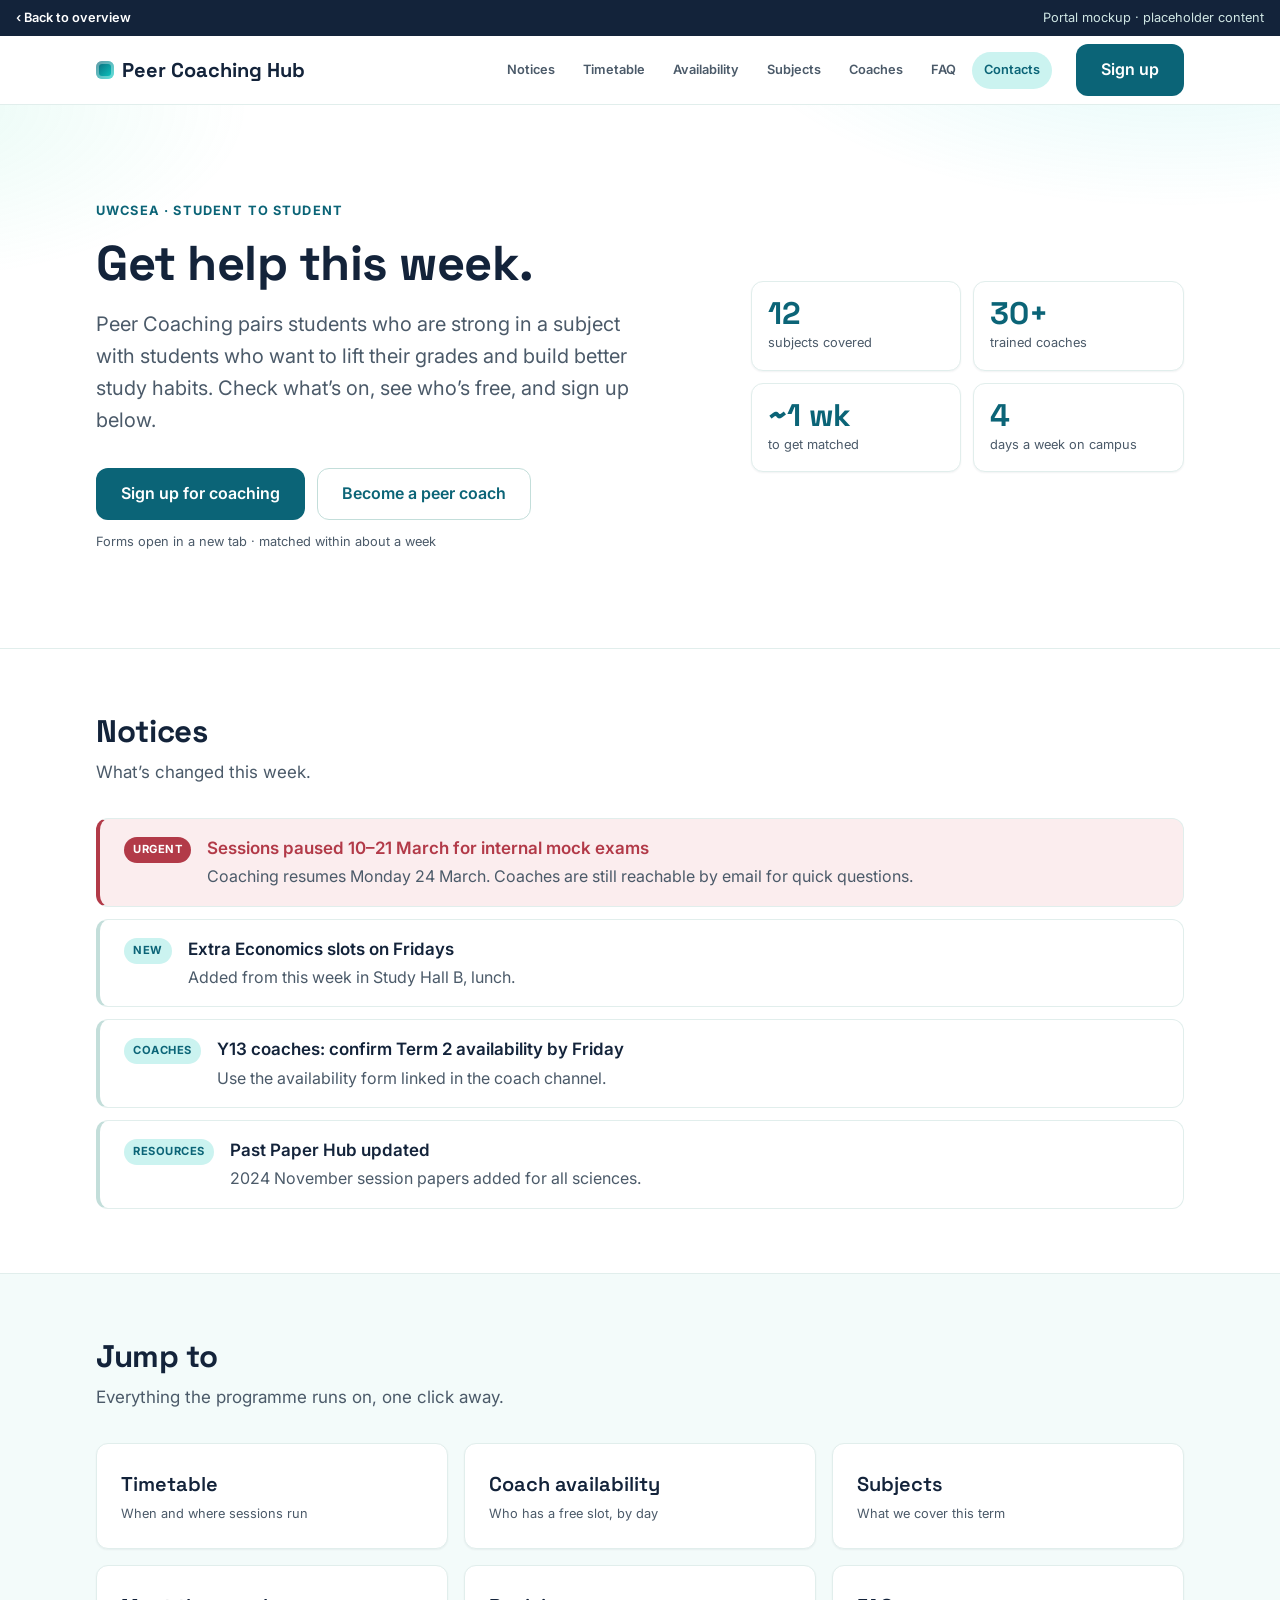
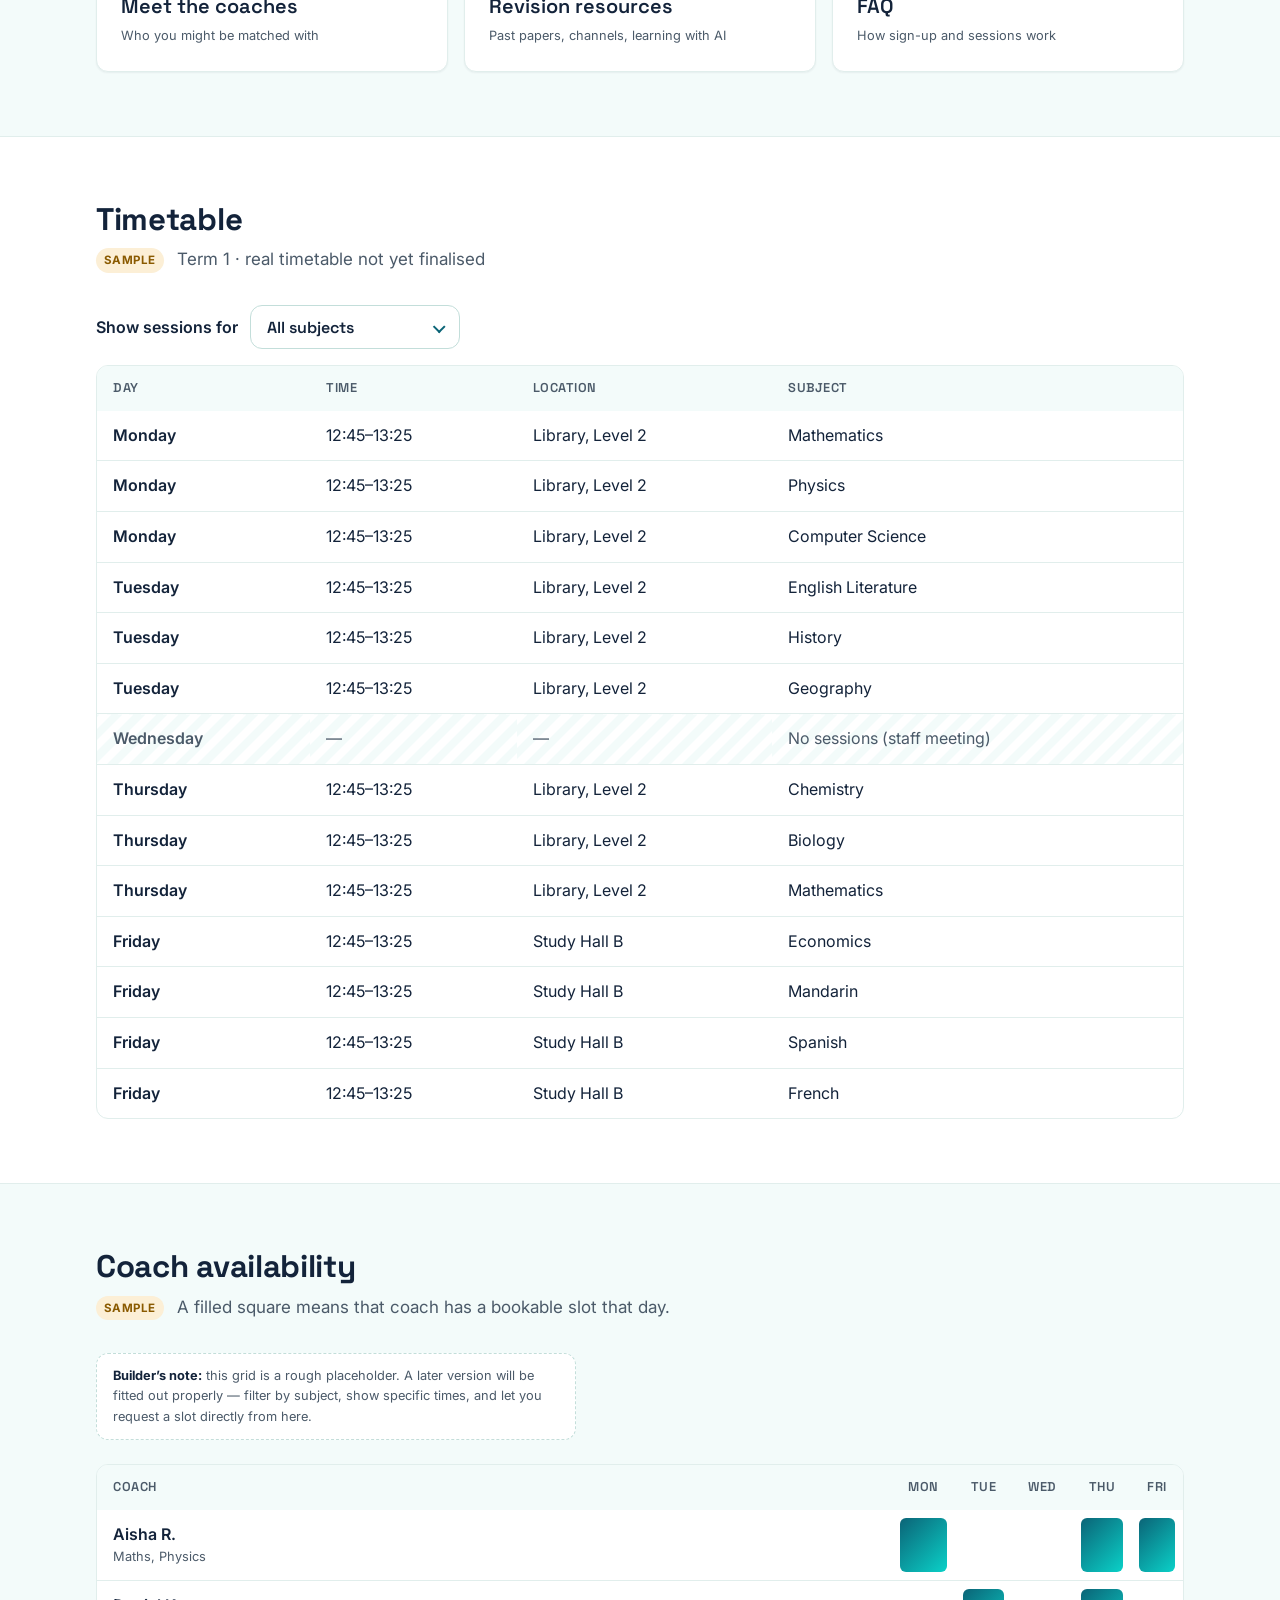
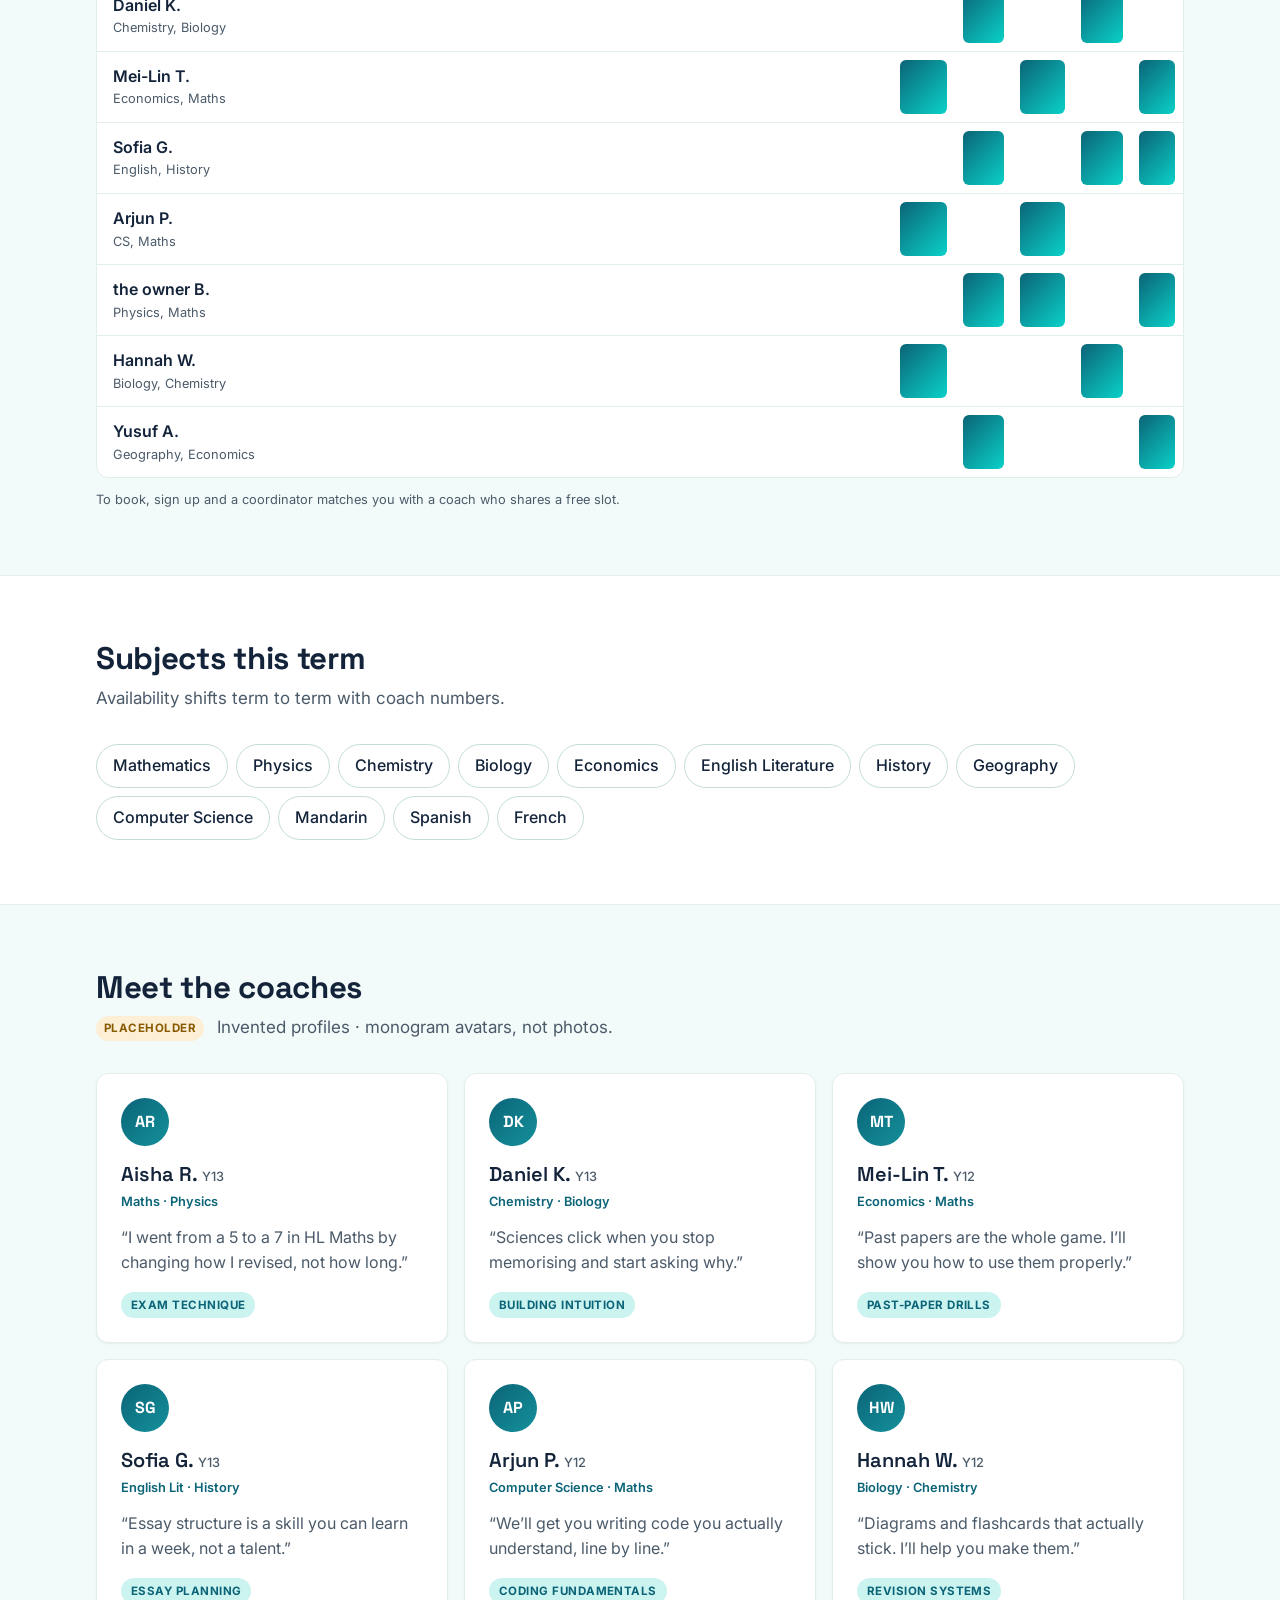
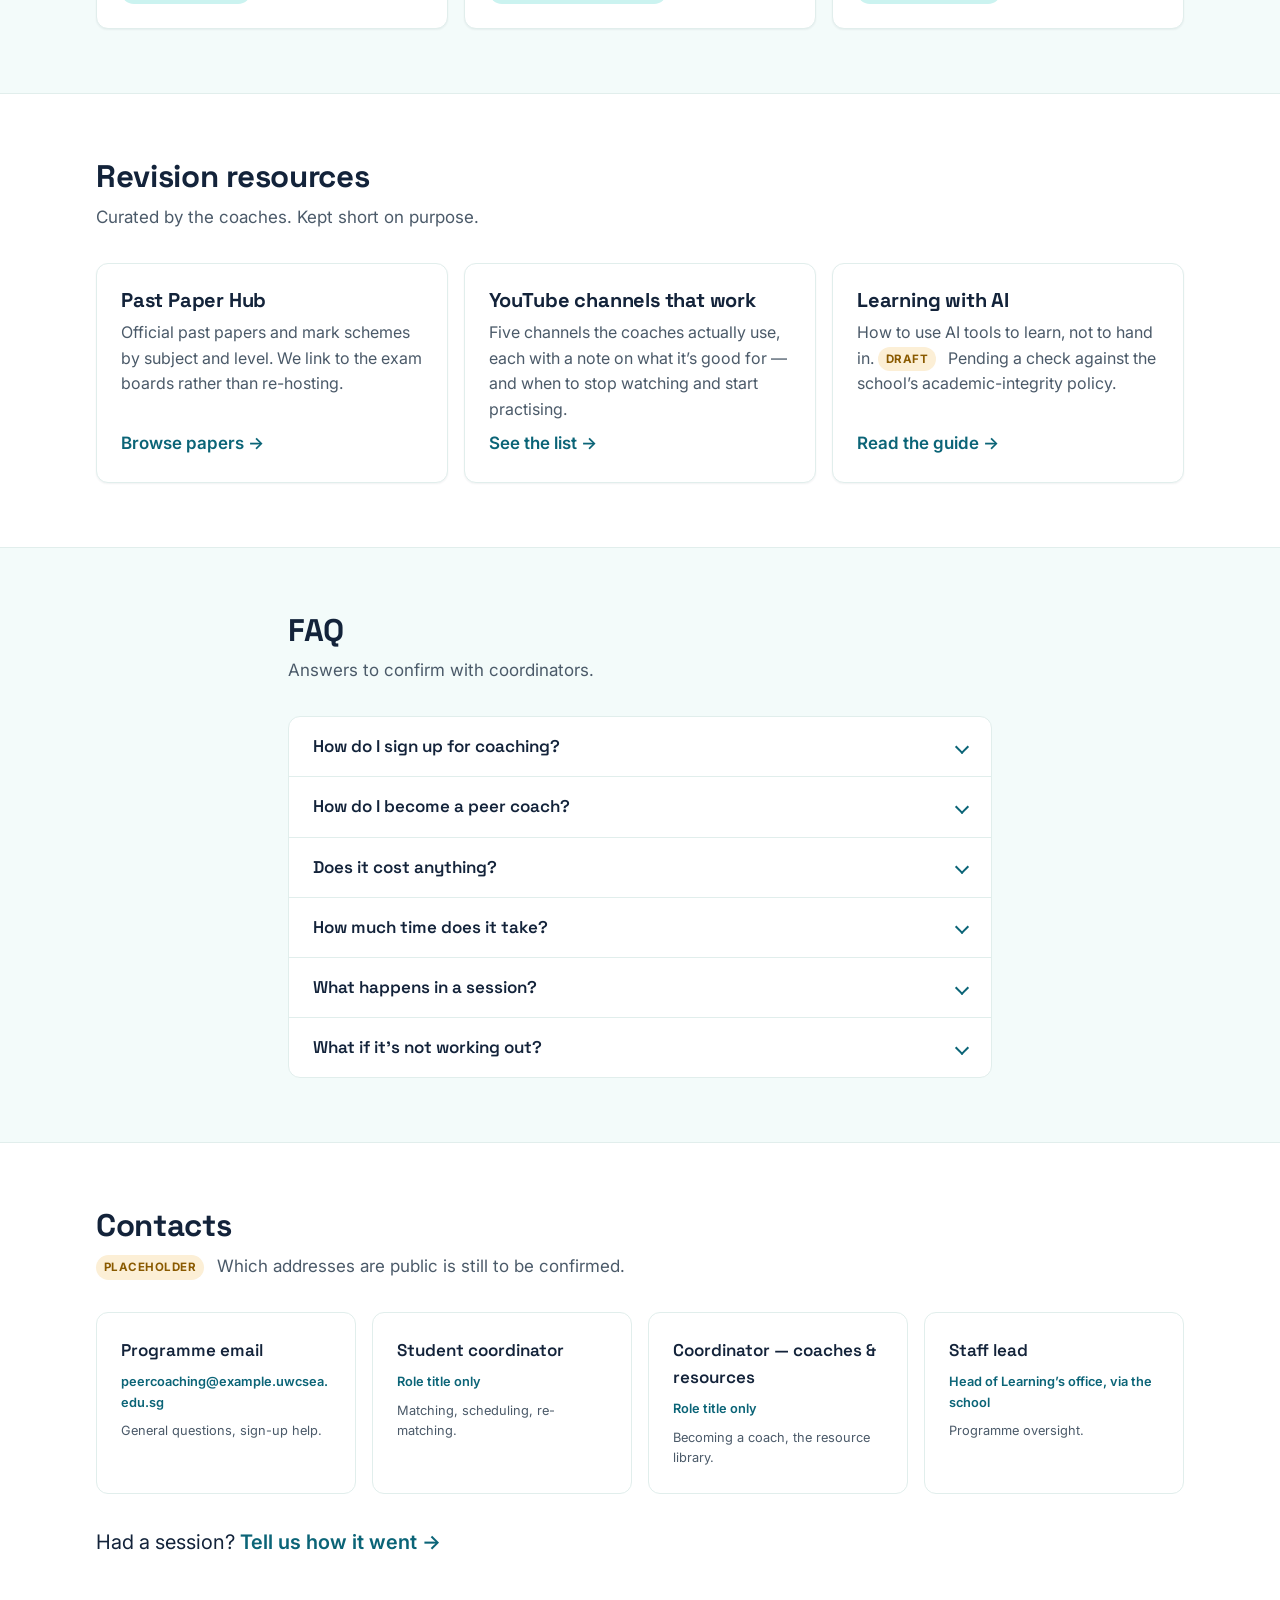
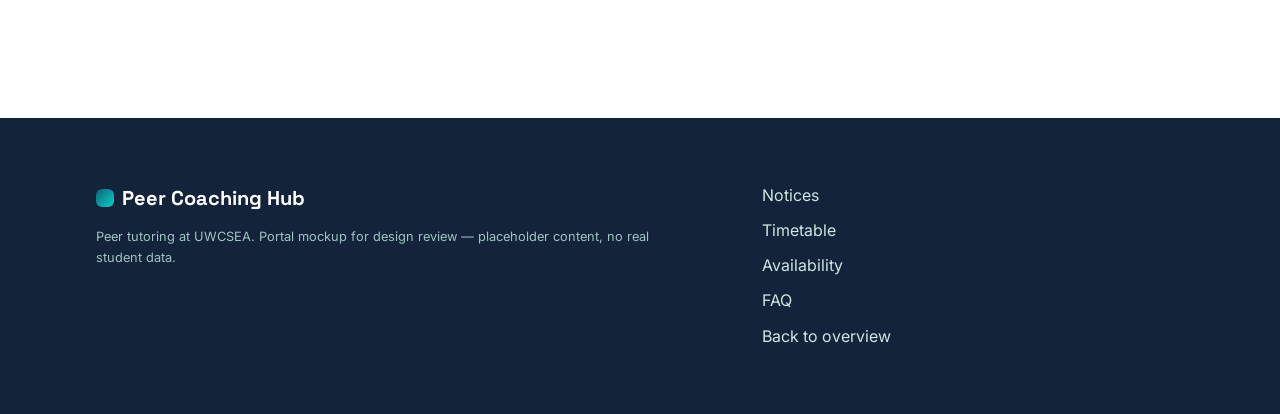
==== commit e098cb5c: "Portal: replace native timetable <select> with a custom animated dropdown Native <select> popups can" ====
--- a/mockups/01-portal/index.html
+++ b/mockups/01-portal/index.html
@@ -142,23 +142,30 @@
       </div>
 
       <div class="tt-filter">
-        <label for="tt-subject">Show sessions for</label>
-        <div class="select-wrap">
-          <select id="tt-subject">
-            <option value="all">All subjects</option>
-            <option value="Mathematics">Mathematics</option>
-            <option value="Physics">Physics</option>
-            <option value="Chemistry">Chemistry</option>
-            <option value="Biology">Biology</option>
-            <option value="Economics">Economics</option>
-            <option value="English Literature">English Literature</option>
-            <option value="History">History</option>
-            <option value="Geography">Geography</option>
-            <option value="Computer Science">Computer Science</option>
-            <option value="Mandarin">Mandarin</option>
-            <option value="Spanish">Spanish</option>
-            <option value="French">French</option>
-          </select>
+        <span class="tt-filter-label" id="tt-label">Show sessions for</span>
+        <div class="cselect" id="tt-cselect">
+          <button type="button" class="cselect-btn" id="tt-cselect-btn"
+                  aria-haspopup="listbox" aria-expanded="false"
+                  aria-labelledby="tt-label tt-cselect-value">
+            <span class="cselect-value" id="tt-cselect-value">All subjects</span>
+            <span class="cselect-chev" aria-hidden="true"></span>
+          </button>
+          <ul class="cselect-panel" id="tt-cselect-panel" role="listbox"
+              aria-labelledby="tt-label" tabindex="-1" hidden>
+            <li class="cselect-option" role="option" data-value="all" aria-selected="true">All subjects</li>
+            <li class="cselect-option" role="option" data-value="Mathematics" aria-selected="false">Mathematics</li>
+            <li class="cselect-option" role="option" data-value="Physics" aria-selected="false">Physics</li>
+            <li class="cselect-option" role="option" data-value="Chemistry" aria-selected="false">Chemistry</li>
+            <li class="cselect-option" role="option" data-value="Biology" aria-selected="false">Biology</li>
+            <li class="cselect-option" role="option" data-value="Economics" aria-selected="false">Economics</li>
+            <li class="cselect-option" role="option" data-value="English Literature" aria-selected="false">English Literature</li>
+            <li class="cselect-option" role="option" data-value="History" aria-selected="false">History</li>
+            <li class="cselect-option" role="option" data-value="Geography" aria-selected="false">Geography</li>
+            <li class="cselect-option" role="option" data-value="Computer Science" aria-selected="false">Computer Science</li>
+            <li class="cselect-option" role="option" data-value="Mandarin" aria-selected="false">Mandarin</li>
+            <li class="cselect-option" role="option" data-value="Spanish" aria-selected="false">Spanish</li>
+            <li class="cselect-option" role="option" data-value="French" aria-selected="false">French</li>
+          </ul>
         </div>
         <p class="tt-count" id="tt-count" aria-live="polite"></p>
       </div>
@@ -223,7 +230,7 @@
             <tr><th scope="row">Mei-Lin T. <span class="hsub">Economics, Maths</span></th><td class="on"><span class="sr-only">free</span></td><td></td><td class="on"><span class="sr-only">free</span></td><td></td><td class="on"><span class="sr-only">free</span></td></tr>
             <tr><th scope="row">Sofia G. <span class="hsub">English, History</span></th><td></td><td class="on"><span class="sr-only">free</span></td><td></td><td class="on"><span class="sr-only">free</span></td><td class="on"><span class="sr-only">free</span></td></tr>
             <tr><th scope="row">Arjun P. <span class="hsub">CS, Maths</span></th><td class="on"><span class="sr-only">free</span></td><td></td><td class="on"><span class="sr-only">free</span></td><td></td><td></td></tr>
-            <tr><th scope="row">Noah B. <span class="hsub">Physics, Maths</span></th><td></td><td class="on"><span class="sr-only">free</span></td><td class="on"><span class="sr-only">free</span></td><td></td><td class="on"><span class="sr-only">free</span></td></tr>
+            <tr><th scope="row">the owner B. <span class="hsub">Physics, Maths</span></th><td></td><td class="on"><span class="sr-only">free</span></td><td class="on"><span class="sr-only">free</span></td><td></td><td class="on"><span class="sr-only">free</span></td></tr>
             <tr><th scope="row">Hannah W. <span class="hsub">Biology, Chemistry</span></th><td class="on"><span class="sr-only">free</span></td><td></td><td></td><td class="on"><span class="sr-only">free</span></td><td></td></tr>
             <tr><th scope="row">Yusuf A. <span class="hsub">Geography, Economics</span></th><td></td><td class="on"><span class="sr-only">free</span></td><td></td><td></td><td class="on"><span class="sr-only">free</span></td></tr>
           </tbody>
--- a/mockups/01-portal/styles.css
+++ b/mockups/01-portal/styles.css
@@ -239,23 +239,84 @@
   display: flex; flex-wrap: wrap; align-items: center; gap: var(--space-3);
   margin-bottom: var(--space-4);
 }
-.tt-filter label { font-weight: 600; font-size: var(--step-0); }
-.select-wrap { position: relative; }
-.select-wrap::after {
-  content: ""; position: absolute; right: 14px; top: 50%;
-  width: 8px; height: 8px; margin-top: -6px;
+.tt-filter-label { font-weight: 600; font-size: var(--step-0); }
+.tt-count { font-size: var(--step--1); color: var(--text-muted); }
+
+/* custom dropdown */
+.cselect { position: relative; }
+.cselect-btn {
+  display: inline-flex; align-items: center; gap: var(--space-3);
+  min-width: 210px; min-height: 44px;
+  padding: var(--space-2) var(--space-4);
+  border: 1px solid var(--border-strong); border-radius: var(--radius);
+  background: var(--surface); color: var(--text);
+  font-family: var(--font-display); font-weight: 600; font-size: var(--step-0);
+  cursor: pointer;
+  transition: border-color .15s ease, box-shadow .15s ease;
+}
+.cselect-btn:hover { border-color: var(--primary); }
+.cselect-btn[aria-expanded="true"] {
+  border-color: var(--primary);
+  box-shadow: 0 0 0 3px var(--primary-weak);
+}
+.cselect-value { flex: 1; text-align: left; }
+.cselect-chev {
+  flex: none; width: 9px; height: 9px;
   border-right: 2px solid var(--primary); border-bottom: 2px solid var(--primary);
-  transform: rotate(45deg); pointer-events: none;
-}
-.tt-filter select {
-  appearance: none; -webkit-appearance: none;
-  padding: var(--space-2) var(--space-8) var(--space-2) var(--space-4);
-  border: 1px solid var(--border-strong); border-radius: var(--radius);
-  background: var(--surface); font-weight: 600; color: var(--text);
-  min-height: 44px; cursor: pointer;
-}
-.tt-filter select:focus-visible { outline: 2px solid var(--focus-ring); outline-offset: 2px; }
-.tt-count { font-size: var(--step--1); color: var(--text-muted); }
+  transform: rotate(45deg) translateY(-1px);
+  transition: transform .2s ease;
+}
+.cselect-btn[aria-expanded="true"] .cselect-chev { transform: rotate(225deg) translateY(-1px); }
+
+.cselect-panel {
+  position: absolute; z-index: 40; left: 0; top: calc(100% + 6px);
+  min-width: 100%; width: max-content; max-width: min(90vw, 320px);
+  max-height: 320px; overflow-y: auto;
+  margin: 0; padding: 6px;
+  list-style: none;
+  background: var(--surface);
+  border: 1px solid var(--border);
+  border-radius: var(--radius);
+  box-shadow: var(--shadow);
+  transform-origin: top center;
+  animation: cselect-in .18s cubic-bezier(.16, 1, .3, 1) both;
+}
+@keyframes cselect-in {
+  from { opacity: 0; transform: translateY(-8px) scale(.97); }
+  to   { opacity: 1; transform: none; }
+}
+@media (prefers-reduced-motion: reduce) {
+  .cselect-panel { animation: none; }
+}
+.cselect-option {
+  display: flex; align-items: center; gap: var(--space-2);
+  padding: 10px 12px; border-radius: var(--radius-sm);
+  font-size: var(--step-0); font-weight: 500; color: var(--text);
+  cursor: pointer; white-space: nowrap;
+}
+.cselect-option::before {
+  content: ""; flex: none; width: 14px; height: 9px;
+  border-left: 2px solid var(--primary); border-bottom: 2px solid var(--primary);
+  transform: rotate(-45deg) translateY(-2px); opacity: 0;
+}
+.cselect-option[aria-selected="true"] { color: var(--primary); font-weight: 600; }
+.cselect-option[aria-selected="true"]::before { opacity: 1; }
+.cselect-option.is-active { background: var(--primary-weak); color: var(--primary); }
+
+.tt-count { transition: opacity .2s ease; }
+
+/* filtered rows animate in */
+@keyframes tt-fade-in {
+  from { opacity: 0; transform: translateY(6px); }
+  to   { opacity: 1; transform: translateY(0); }
+}
+.tt tbody tr.is-in {
+  animation: tt-fade-in .28s ease both;
+  animation-delay: calc(var(--i, 0) * 22ms);
+}
+@media (prefers-reduced-motion: reduce) {
+  .tt tbody tr.is-in { animation: none; }
+}
 .tt-empty {
   margin-top: var(--space-3); padding: var(--space-4) var(--space-5);
   background: var(--surface-2); border: 1px solid var(--border);
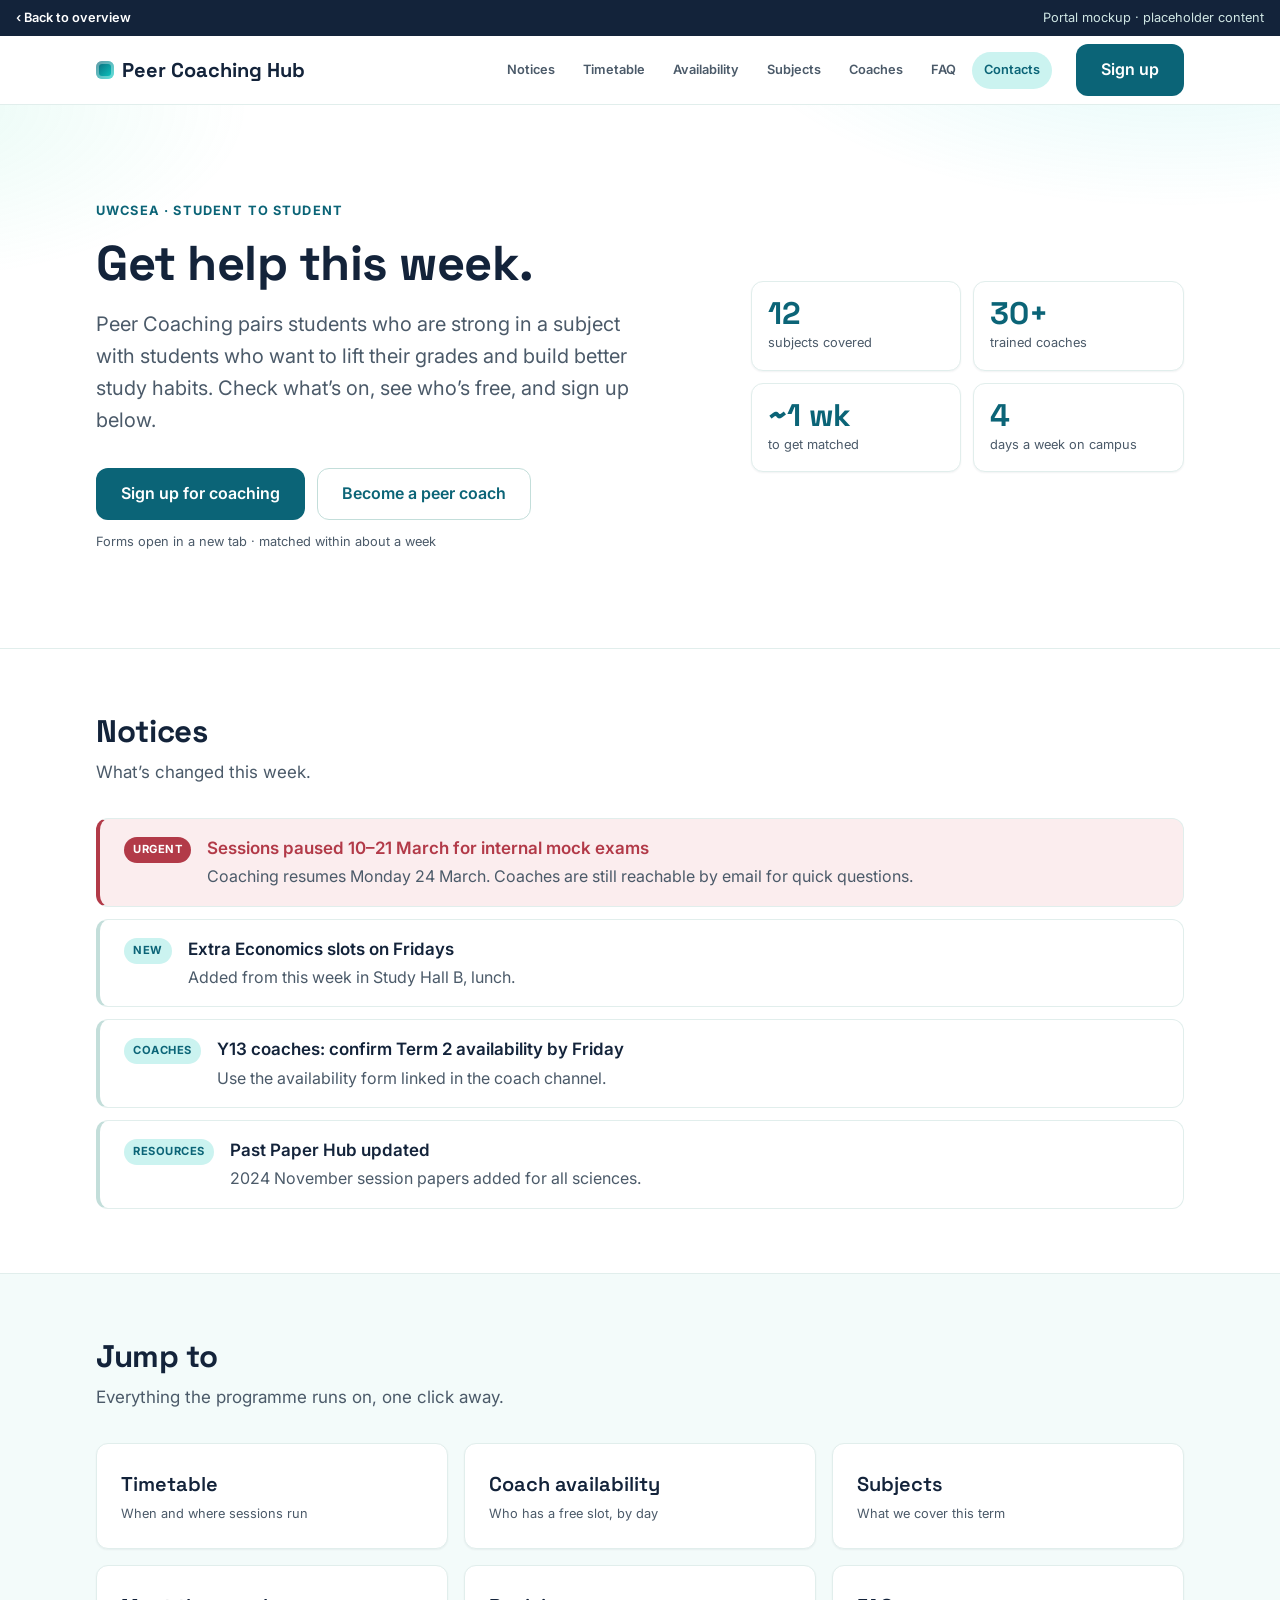
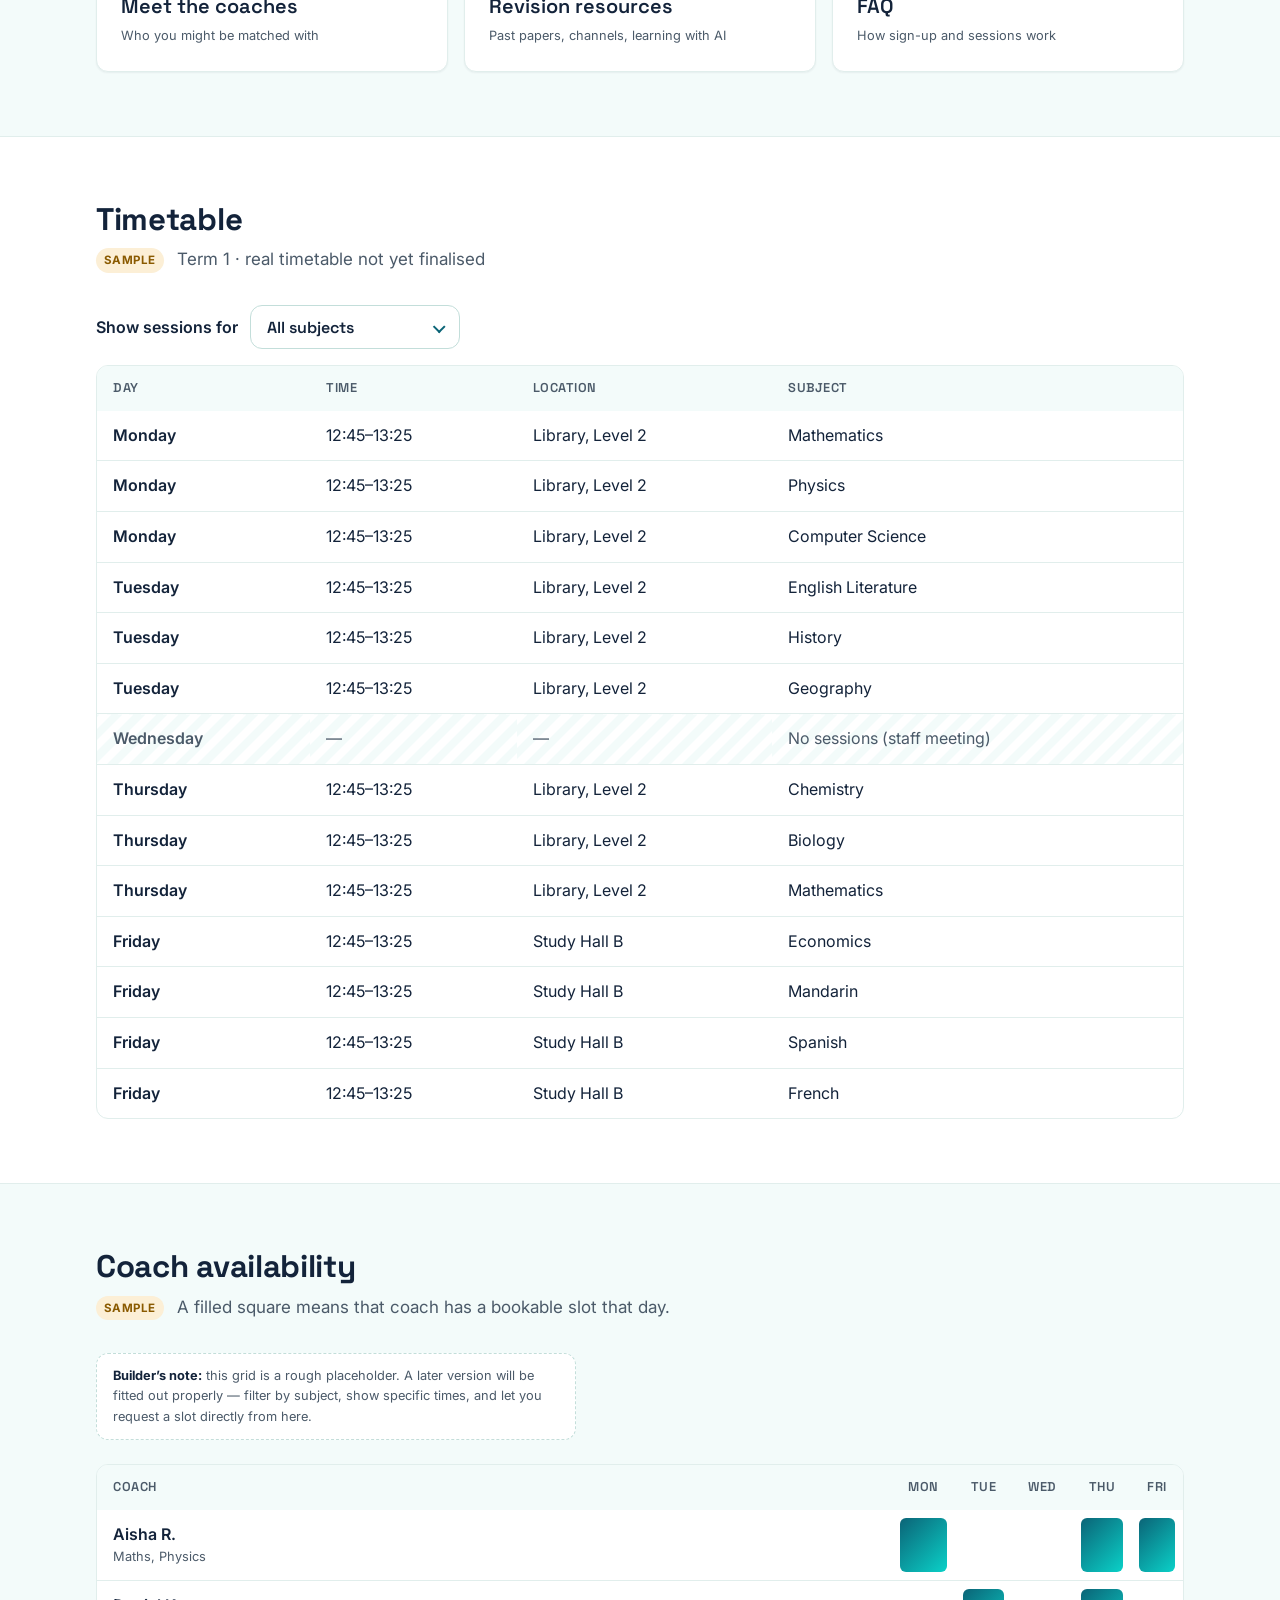
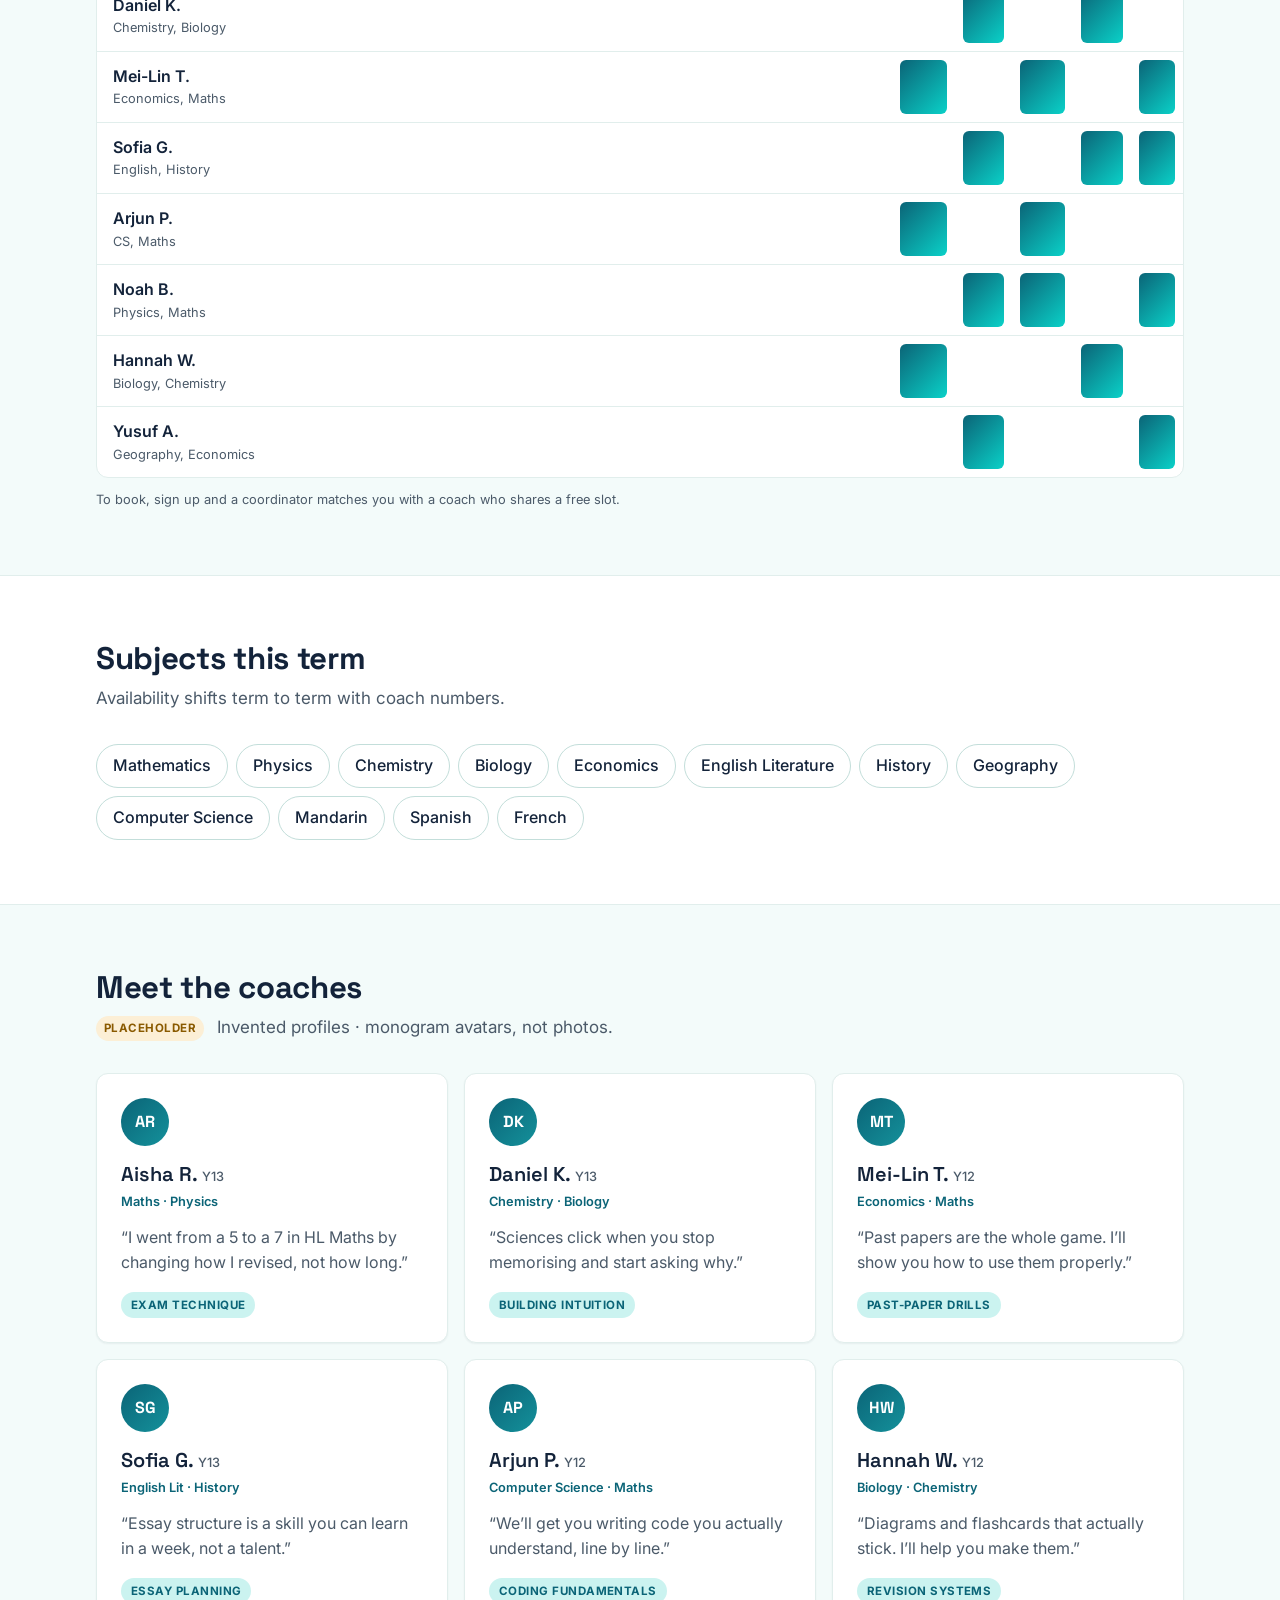
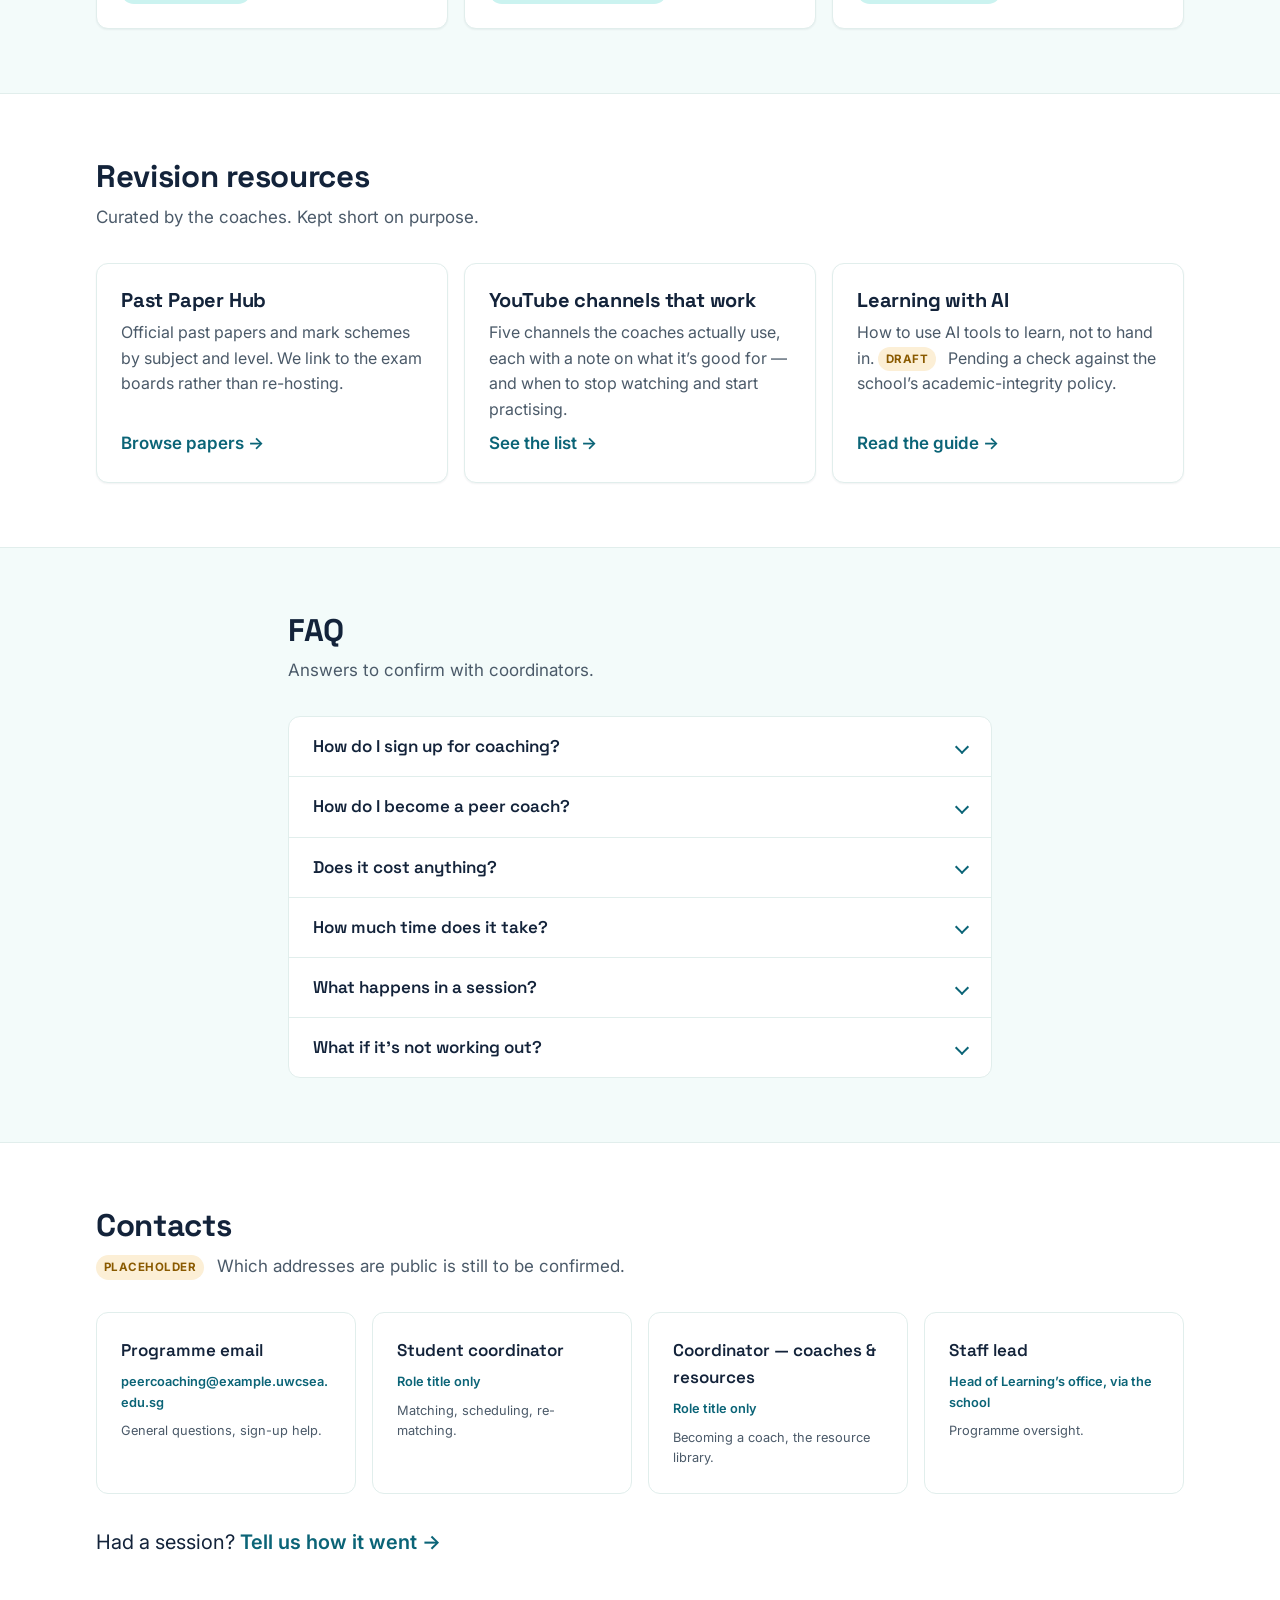
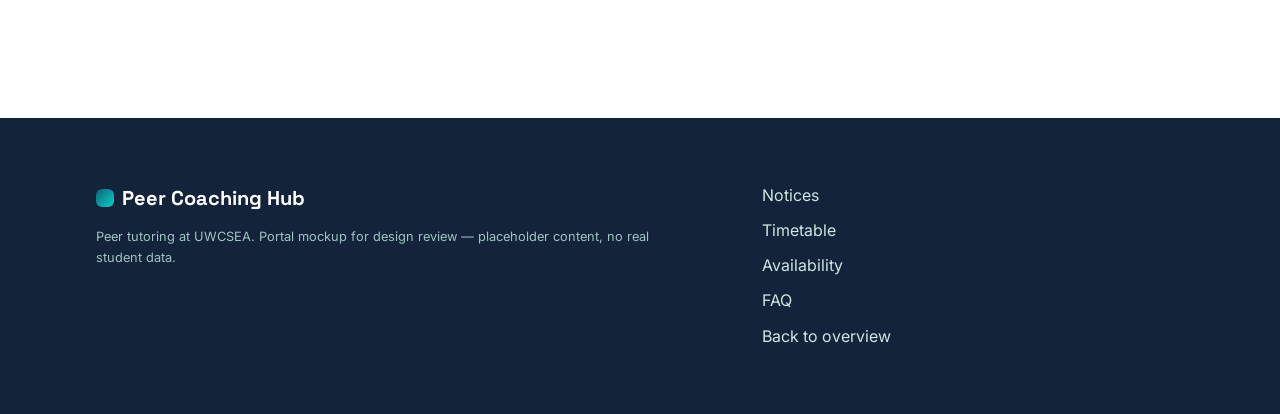
==== commit 5807b62f: "Portal: replace native timetable <select> with a custom animated dropdown Native <select> popups can" ====
--- a/mockups/01-portal/index.html
+++ b/mockups/01-portal/index.html
@@ -230,7 +230,7 @@
             <tr><th scope="row">Mei-Lin T. <span class="hsub">Economics, Maths</span></th><td class="on"><span class="sr-only">free</span></td><td></td><td class="on"><span class="sr-only">free</span></td><td></td><td class="on"><span class="sr-only">free</span></td></tr>
             <tr><th scope="row">Sofia G. <span class="hsub">English, History</span></th><td></td><td class="on"><span class="sr-only">free</span></td><td></td><td class="on"><span class="sr-only">free</span></td><td class="on"><span class="sr-only">free</span></td></tr>
             <tr><th scope="row">Arjun P. <span class="hsub">CS, Maths</span></th><td class="on"><span class="sr-only">free</span></td><td></td><td class="on"><span class="sr-only">free</span></td><td></td><td></td></tr>
-            <tr><th scope="row">the owner B. <span class="hsub">Physics, Maths</span></th><td></td><td class="on"><span class="sr-only">free</span></td><td class="on"><span class="sr-only">free</span></td><td></td><td class="on"><span class="sr-only">free</span></td></tr>
+            <tr><th scope="row">Noah B. <span class="hsub">Physics, Maths</span></th><td></td><td class="on"><span class="sr-only">free</span></td><td class="on"><span class="sr-only">free</span></td><td></td><td class="on"><span class="sr-only">free</span></td></tr>
             <tr><th scope="row">Hannah W. <span class="hsub">Biology, Chemistry</span></th><td class="on"><span class="sr-only">free</span></td><td></td><td></td><td class="on"><span class="sr-only">free</span></td><td></td></tr>
             <tr><th scope="row">Yusuf A. <span class="hsub">Geography, Economics</span></th><td></td><td class="on"><span class="sr-only">free</span></td><td></td><td></td><td class="on"><span class="sr-only">free</span></td></tr>
           </tbody>
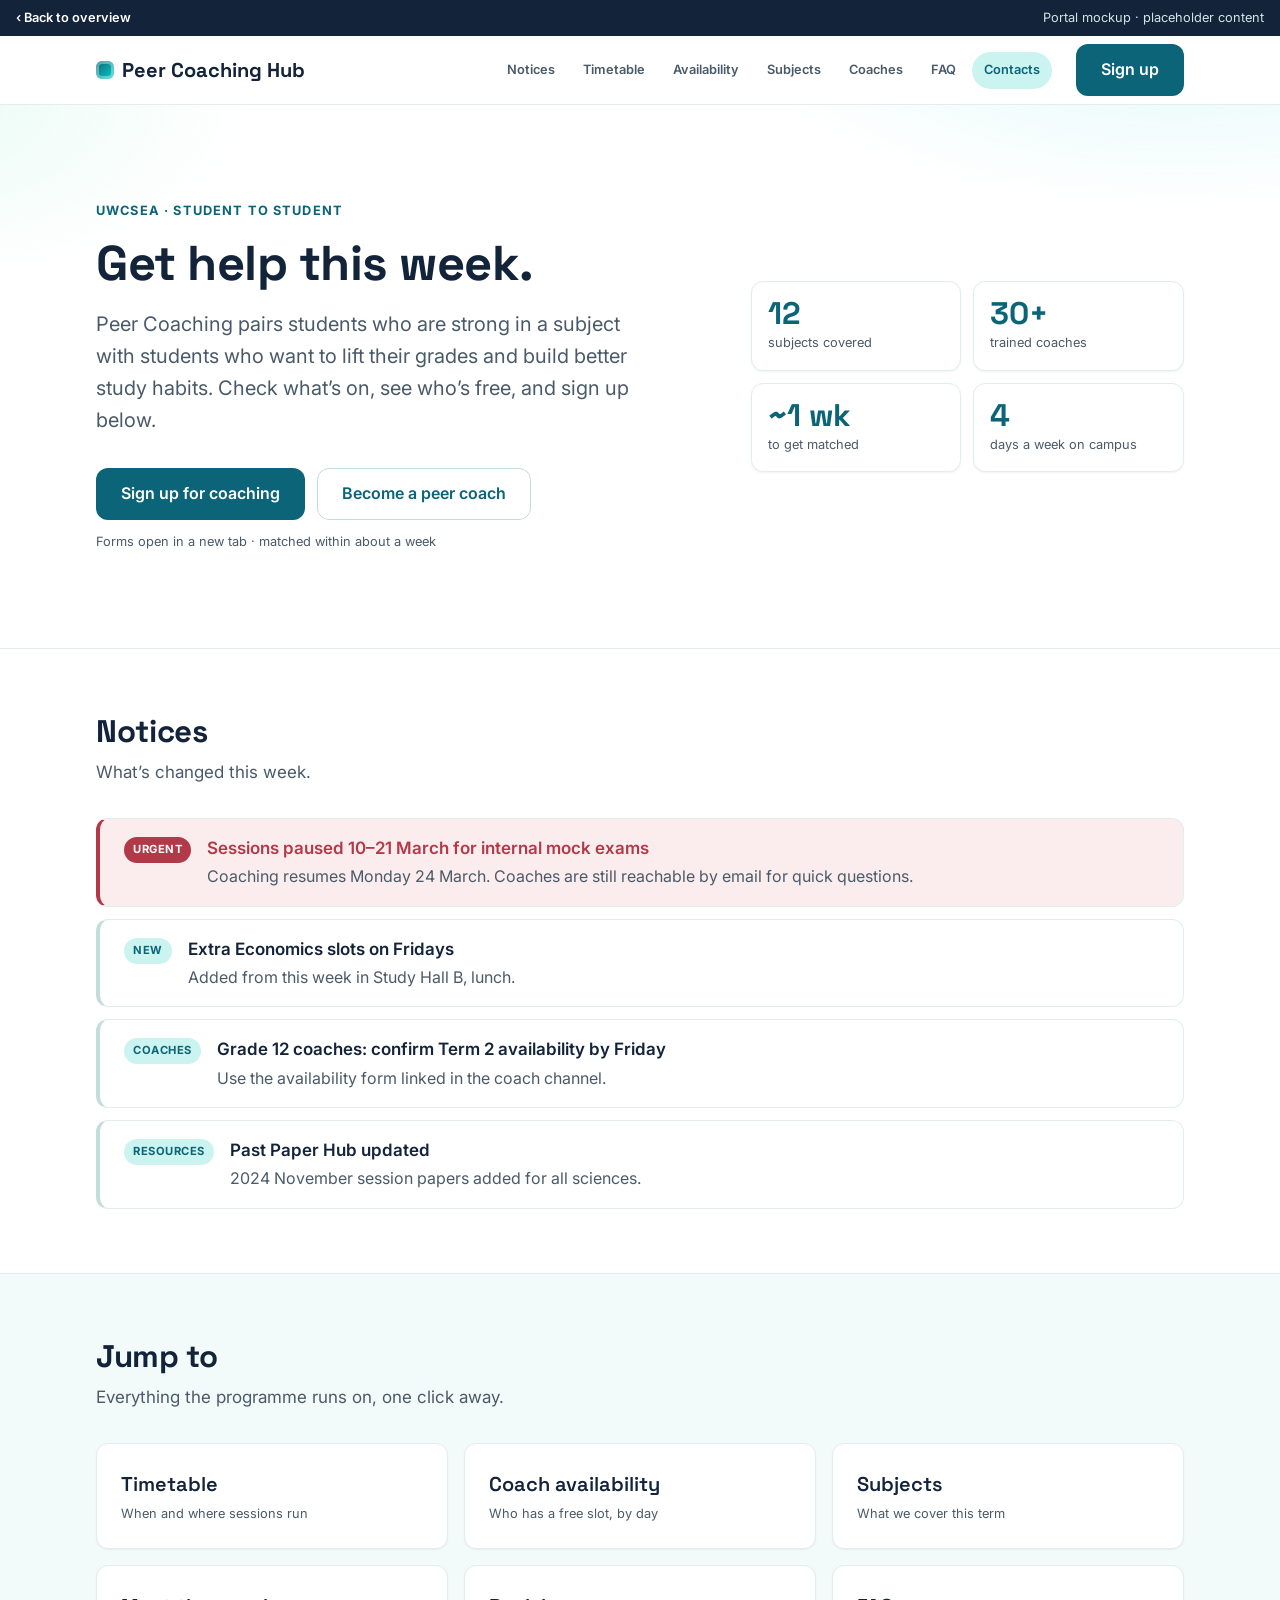
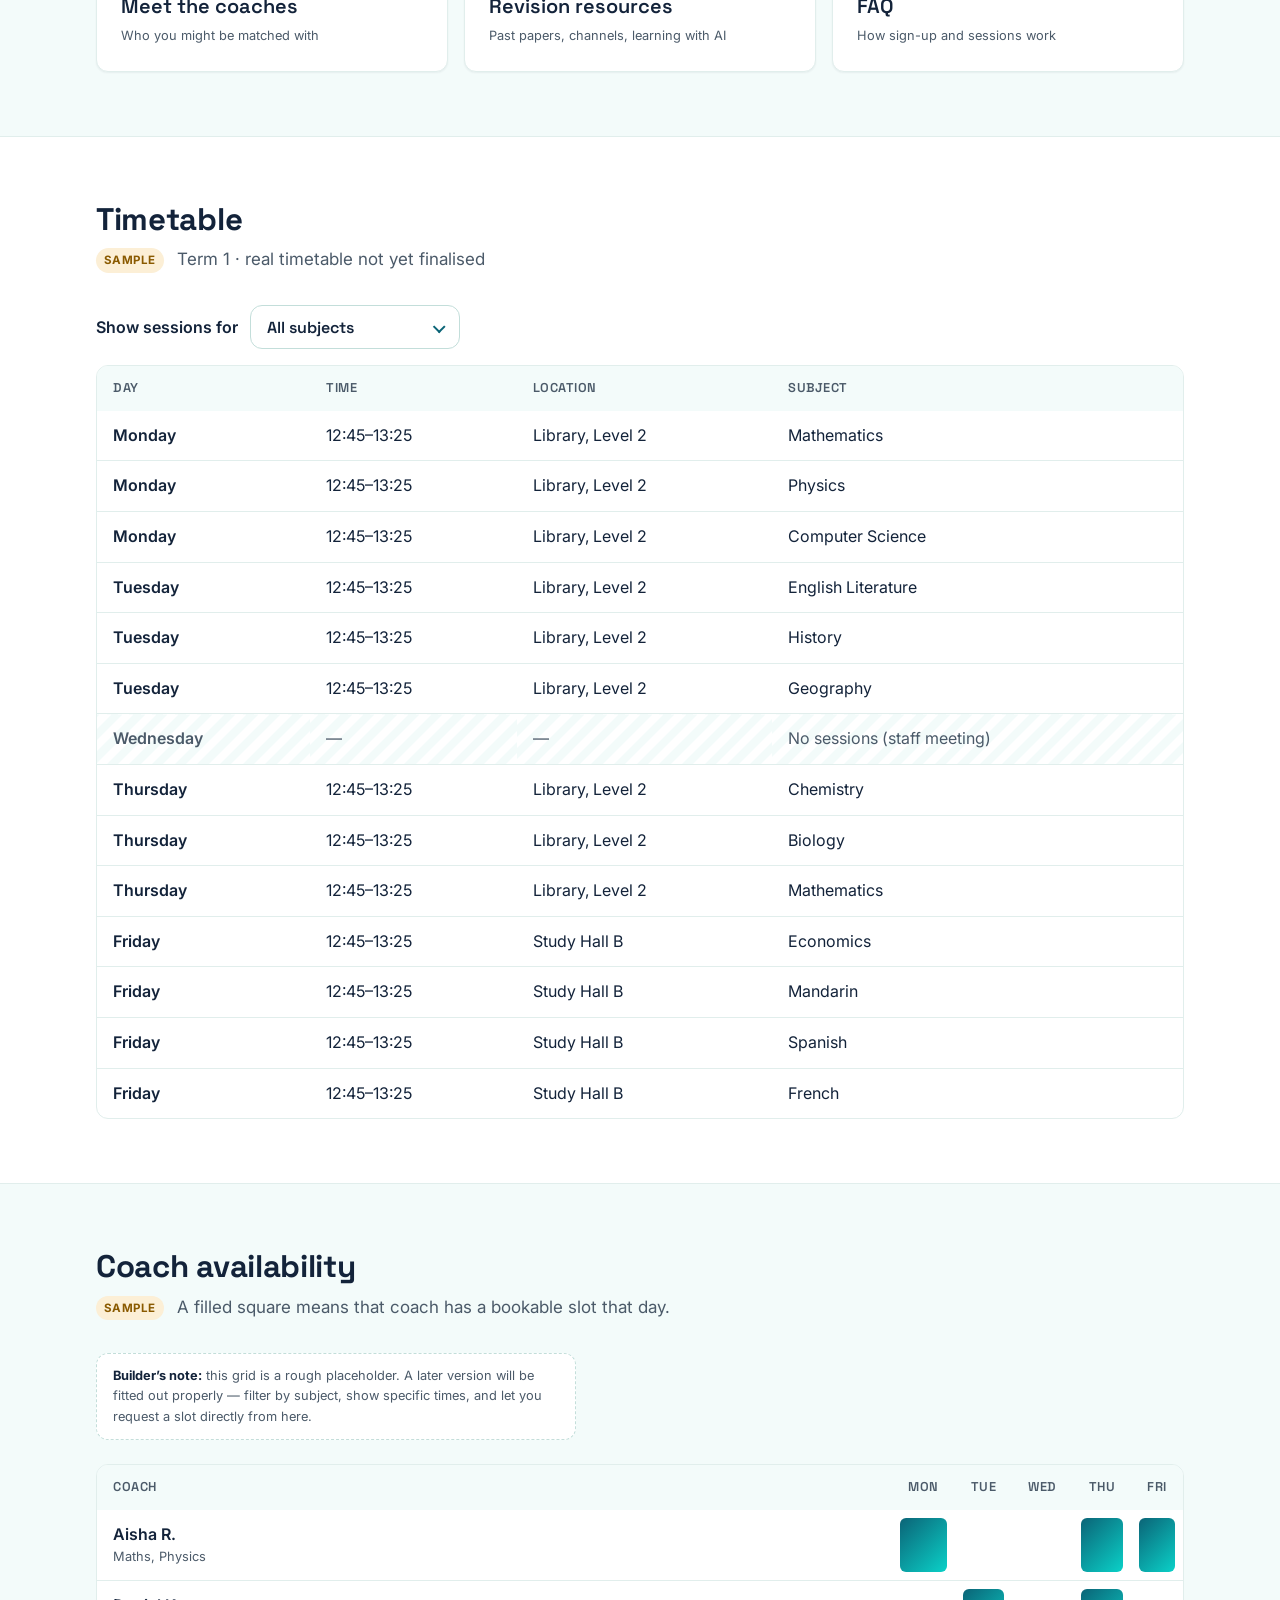
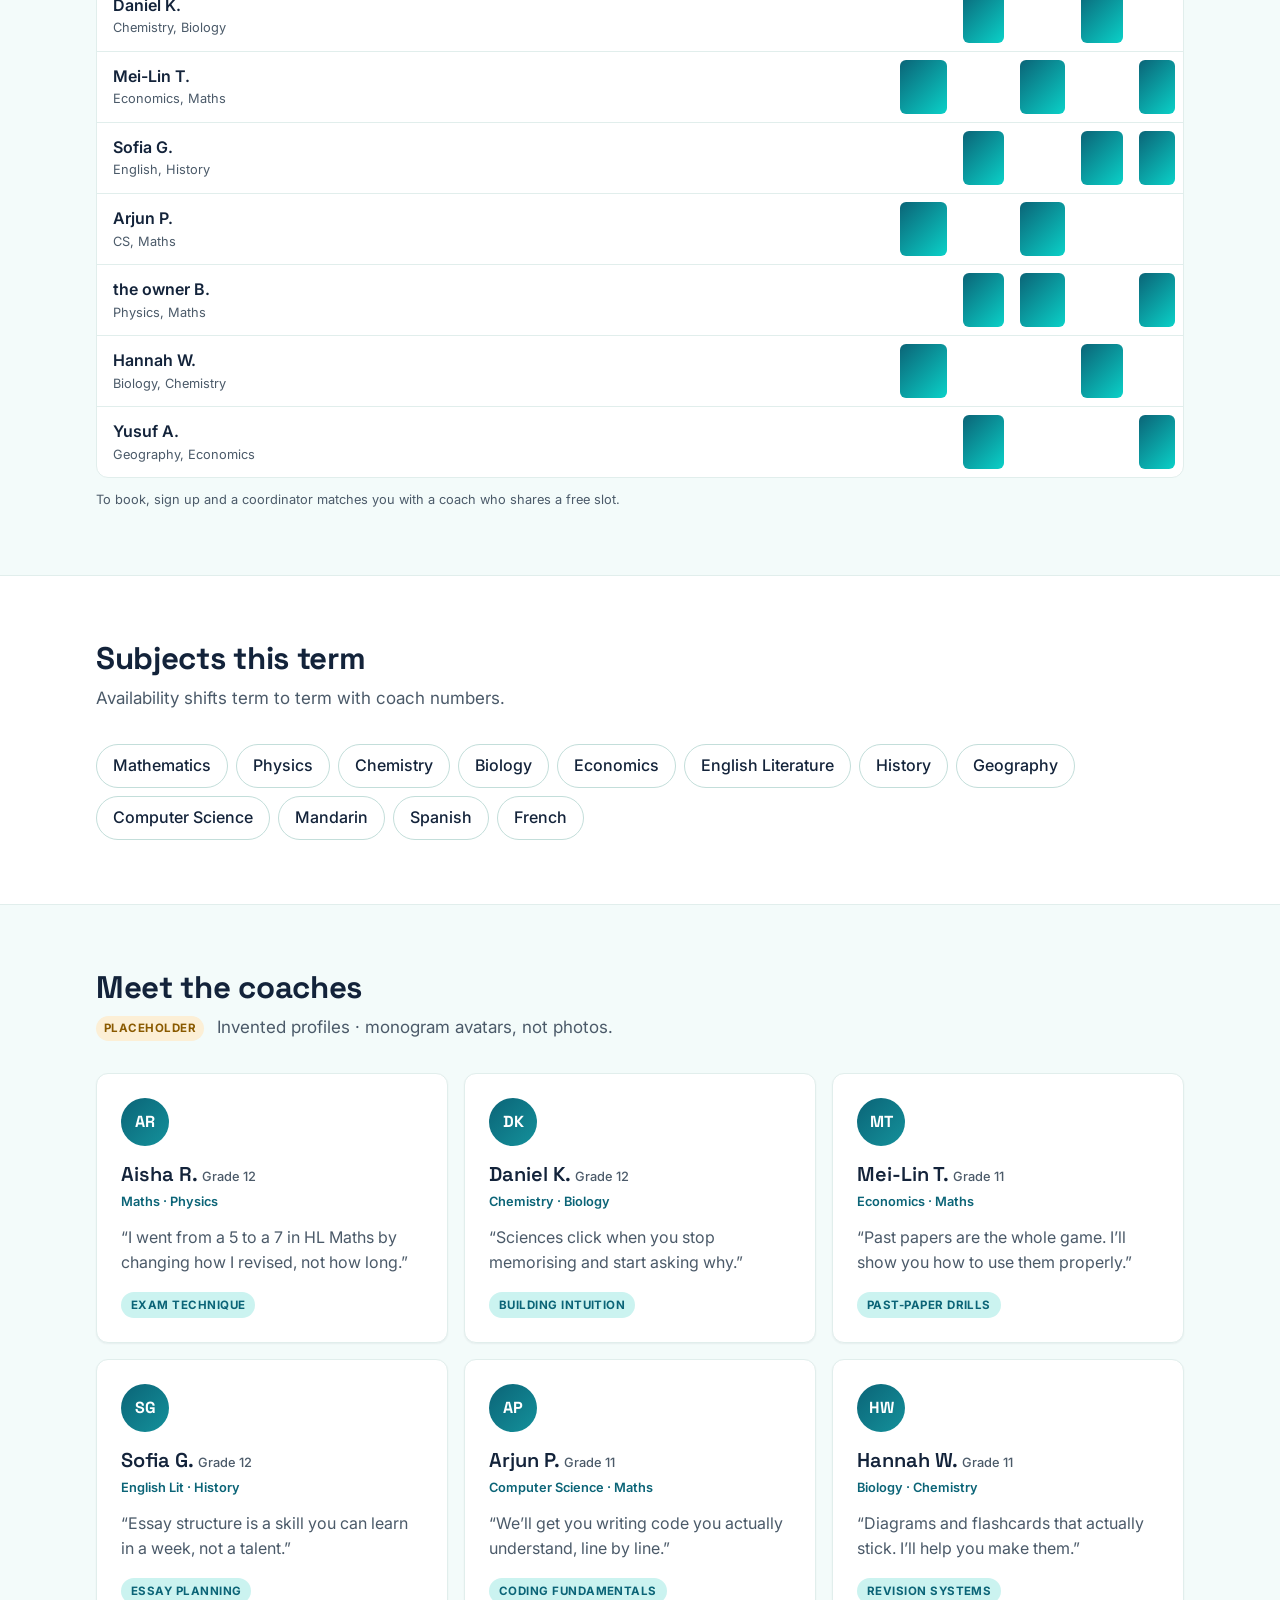
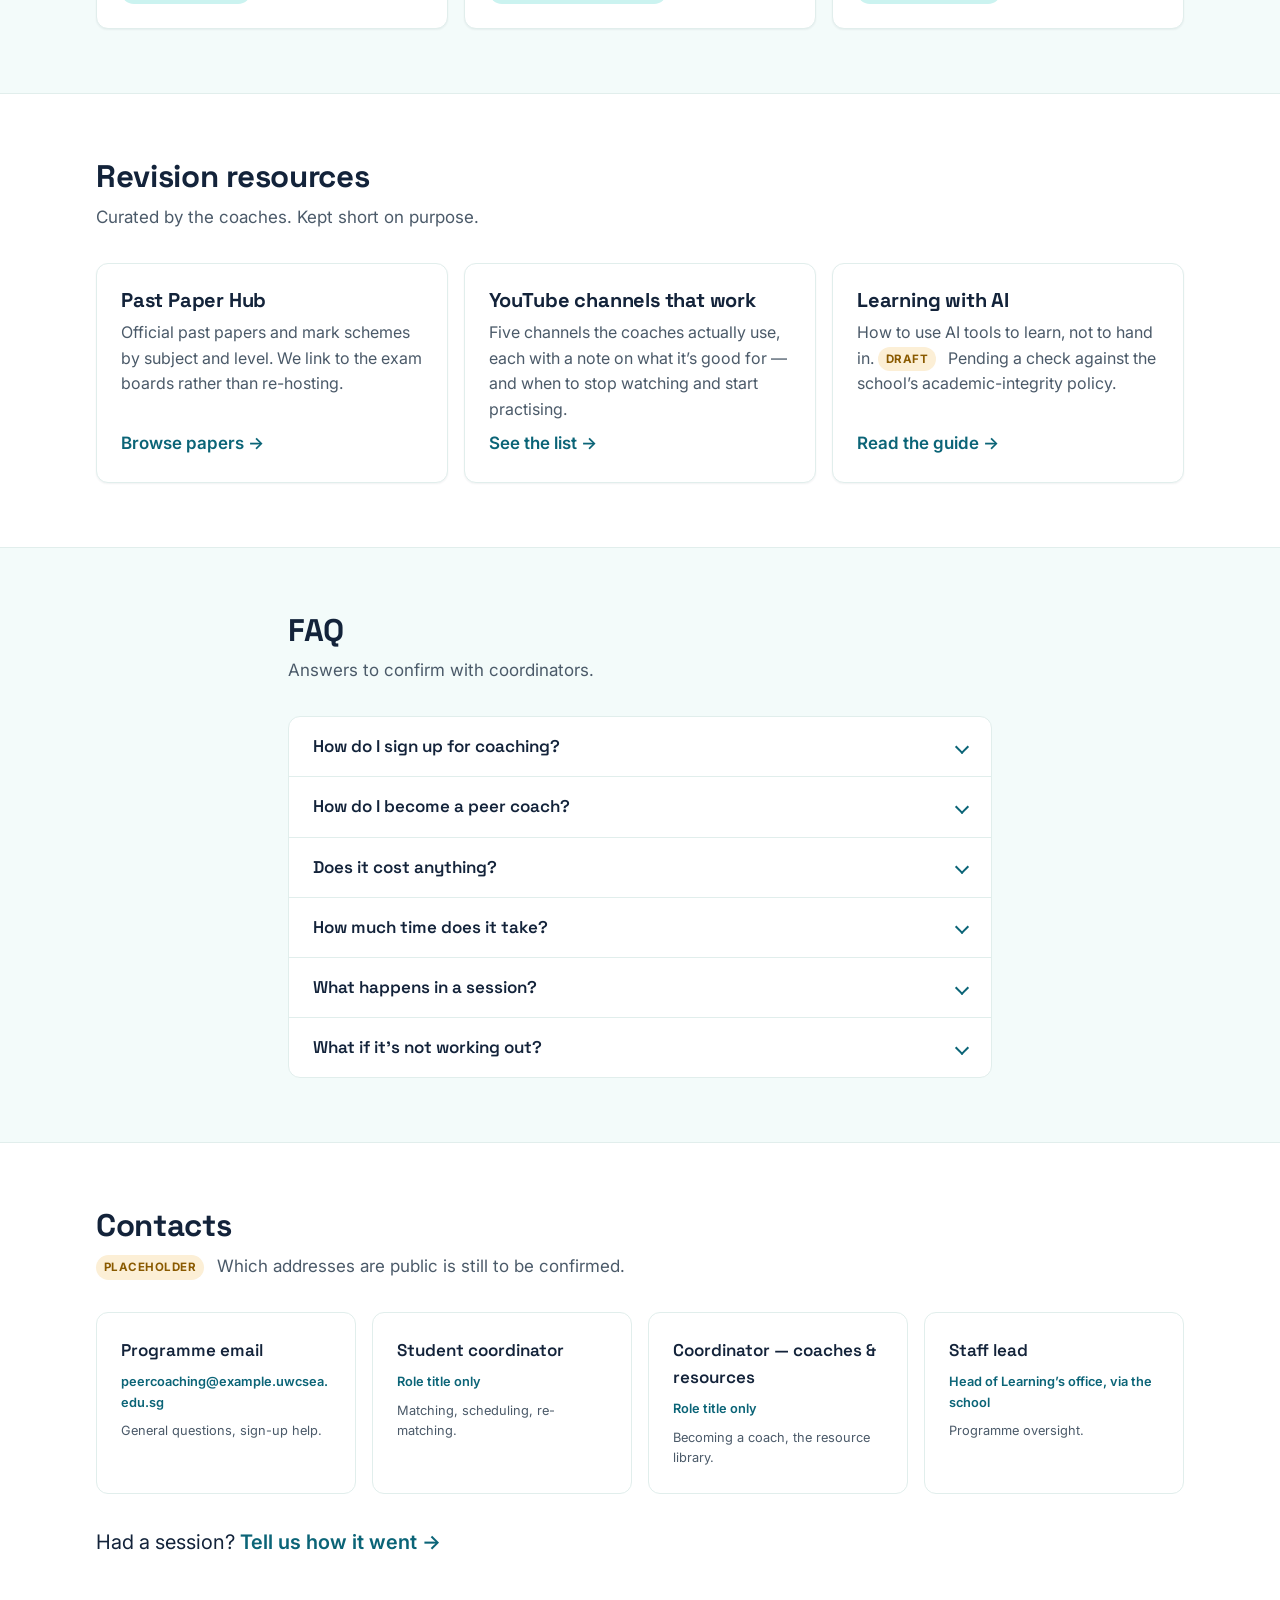
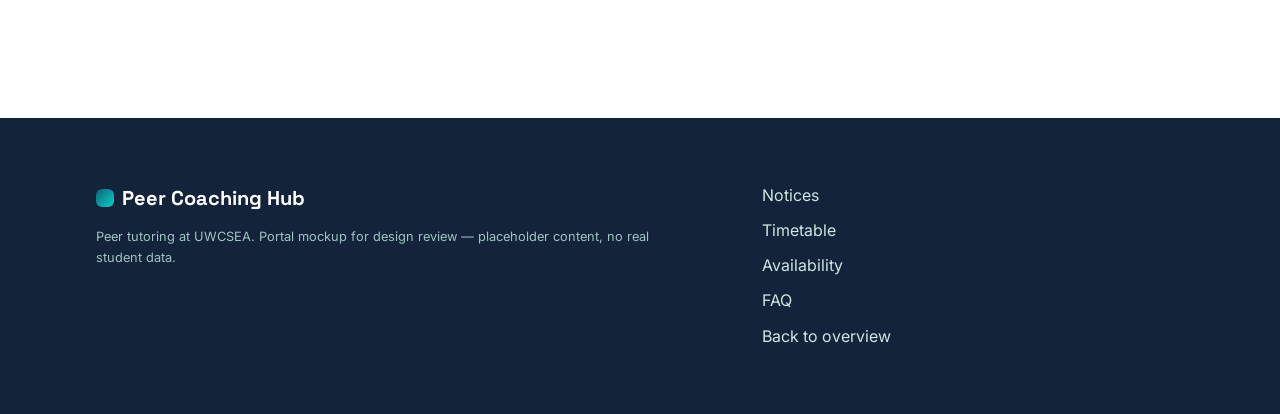
==== commit c2c65641: "Reframe Editorial mission copy; switch Year -> Grade across all mockups Editorial: - "Good help shou" ====
--- a/mockups/01-portal/index.html
+++ b/mockups/01-portal/index.html
@@ -100,7 +100,7 @@
         <li class="notice">
           <span class="notice-tag notice-tag--info" aria-hidden="true">Coaches</span>
           <div>
-            <p class="notice-title">Y13 coaches: confirm Term 2 availability by Friday</p>
+            <p class="notice-title">Grade 12 coaches: confirm Term 2 availability by Friday</p>
             <p class="notice-body">Use the availability form linked in the coach channel.</p>
           </div>
         </li>
@@ -230,7 +230,7 @@
             <tr><th scope="row">Mei-Lin T. <span class="hsub">Economics, Maths</span></th><td class="on"><span class="sr-only">free</span></td><td></td><td class="on"><span class="sr-only">free</span></td><td></td><td class="on"><span class="sr-only">free</span></td></tr>
             <tr><th scope="row">Sofia G. <span class="hsub">English, History</span></th><td></td><td class="on"><span class="sr-only">free</span></td><td></td><td class="on"><span class="sr-only">free</span></td><td class="on"><span class="sr-only">free</span></td></tr>
             <tr><th scope="row">Arjun P. <span class="hsub">CS, Maths</span></th><td class="on"><span class="sr-only">free</span></td><td></td><td class="on"><span class="sr-only">free</span></td><td></td><td></td></tr>
-            <tr><th scope="row">Noah B. <span class="hsub">Physics, Maths</span></th><td></td><td class="on"><span class="sr-only">free</span></td><td class="on"><span class="sr-only">free</span></td><td></td><td class="on"><span class="sr-only">free</span></td></tr>
+            <tr><th scope="row">the owner B. <span class="hsub">Physics, Maths</span></th><td></td><td class="on"><span class="sr-only">free</span></td><td class="on"><span class="sr-only">free</span></td><td></td><td class="on"><span class="sr-only">free</span></td></tr>
             <tr><th scope="row">Hannah W. <span class="hsub">Biology, Chemistry</span></th><td class="on"><span class="sr-only">free</span></td><td></td><td></td><td class="on"><span class="sr-only">free</span></td><td></td></tr>
             <tr><th scope="row">Yusuf A. <span class="hsub">Geography, Economics</span></th><td></td><td class="on"><span class="sr-only">free</span></td><td></td><td></td><td class="on"><span class="sr-only">free</span></td></tr>
           </tbody>
@@ -265,42 +265,42 @@
       <ul class="coach-grid" role="list">
         <li class="coach">
           <span class="avatar" data-mono="AR" aria-hidden="true">AR</span>
-          <p class="coach-name">Aisha R. <span class="coach-year">Y13</span></p>
+          <p class="coach-name">Aisha R. <span class="coach-year">Grade 12</span></p>
           <p class="coach-subj">Maths &middot; Physics</p>
           <p class="coach-bio">&ldquo;I went from a 5 to a 7 in HL Maths by changing how I revised, not how long.&rdquo;</p>
           <p class="coach-tag">Exam technique</p>
         </li>
         <li class="coach">
           <span class="avatar" data-mono="DK" aria-hidden="true">DK</span>
-          <p class="coach-name">Daniel K. <span class="coach-year">Y13</span></p>
+          <p class="coach-name">Daniel K. <span class="coach-year">Grade 12</span></p>
           <p class="coach-subj">Chemistry &middot; Biology</p>
           <p class="coach-bio">&ldquo;Sciences click when you stop memorising and start asking why.&rdquo;</p>
           <p class="coach-tag">Building intuition</p>
         </li>
         <li class="coach">
           <span class="avatar" data-mono="MT" aria-hidden="true">MT</span>
-          <p class="coach-name">Mei-Lin T. <span class="coach-year">Y12</span></p>
+          <p class="coach-name">Mei-Lin T. <span class="coach-year">Grade 11</span></p>
           <p class="coach-subj">Economics &middot; Maths</p>
           <p class="coach-bio">&ldquo;Past papers are the whole game. I&rsquo;ll show you how to use them properly.&rdquo;</p>
           <p class="coach-tag">Past-paper drills</p>
         </li>
         <li class="coach">
           <span class="avatar" data-mono="SG" aria-hidden="true">SG</span>
-          <p class="coach-name">Sofia G. <span class="coach-year">Y13</span></p>
+          <p class="coach-name">Sofia G. <span class="coach-year">Grade 12</span></p>
           <p class="coach-subj">English Lit &middot; History</p>
           <p class="coach-bio">&ldquo;Essay structure is a skill you can learn in a week, not a talent.&rdquo;</p>
           <p class="coach-tag">Essay planning</p>
         </li>
         <li class="coach">
           <span class="avatar" data-mono="AP" aria-hidden="true">AP</span>
-          <p class="coach-name">Arjun P. <span class="coach-year">Y12</span></p>
+          <p class="coach-name">Arjun P. <span class="coach-year">Grade 11</span></p>
           <p class="coach-subj">Computer Science &middot; Maths</p>
           <p class="coach-bio">&ldquo;We&rsquo;ll get you writing code you actually understand, line by line.&rdquo;</p>
           <p class="coach-tag">Coding fundamentals</p>
         </li>
         <li class="coach">
           <span class="avatar" data-mono="HW" aria-hidden="true">HW</span>
-          <p class="coach-name">Hannah W. <span class="coach-year">Y12</span></p>
+          <p class="coach-name">Hannah W. <span class="coach-year">Grade 11</span></p>
           <p class="coach-subj">Biology &middot; Chemistry</p>
           <p class="coach-bio">&ldquo;Diagrams and flashcards that actually stick. I&rsquo;ll help you make them.&rdquo;</p>
           <p class="coach-tag">Revision systems</p>
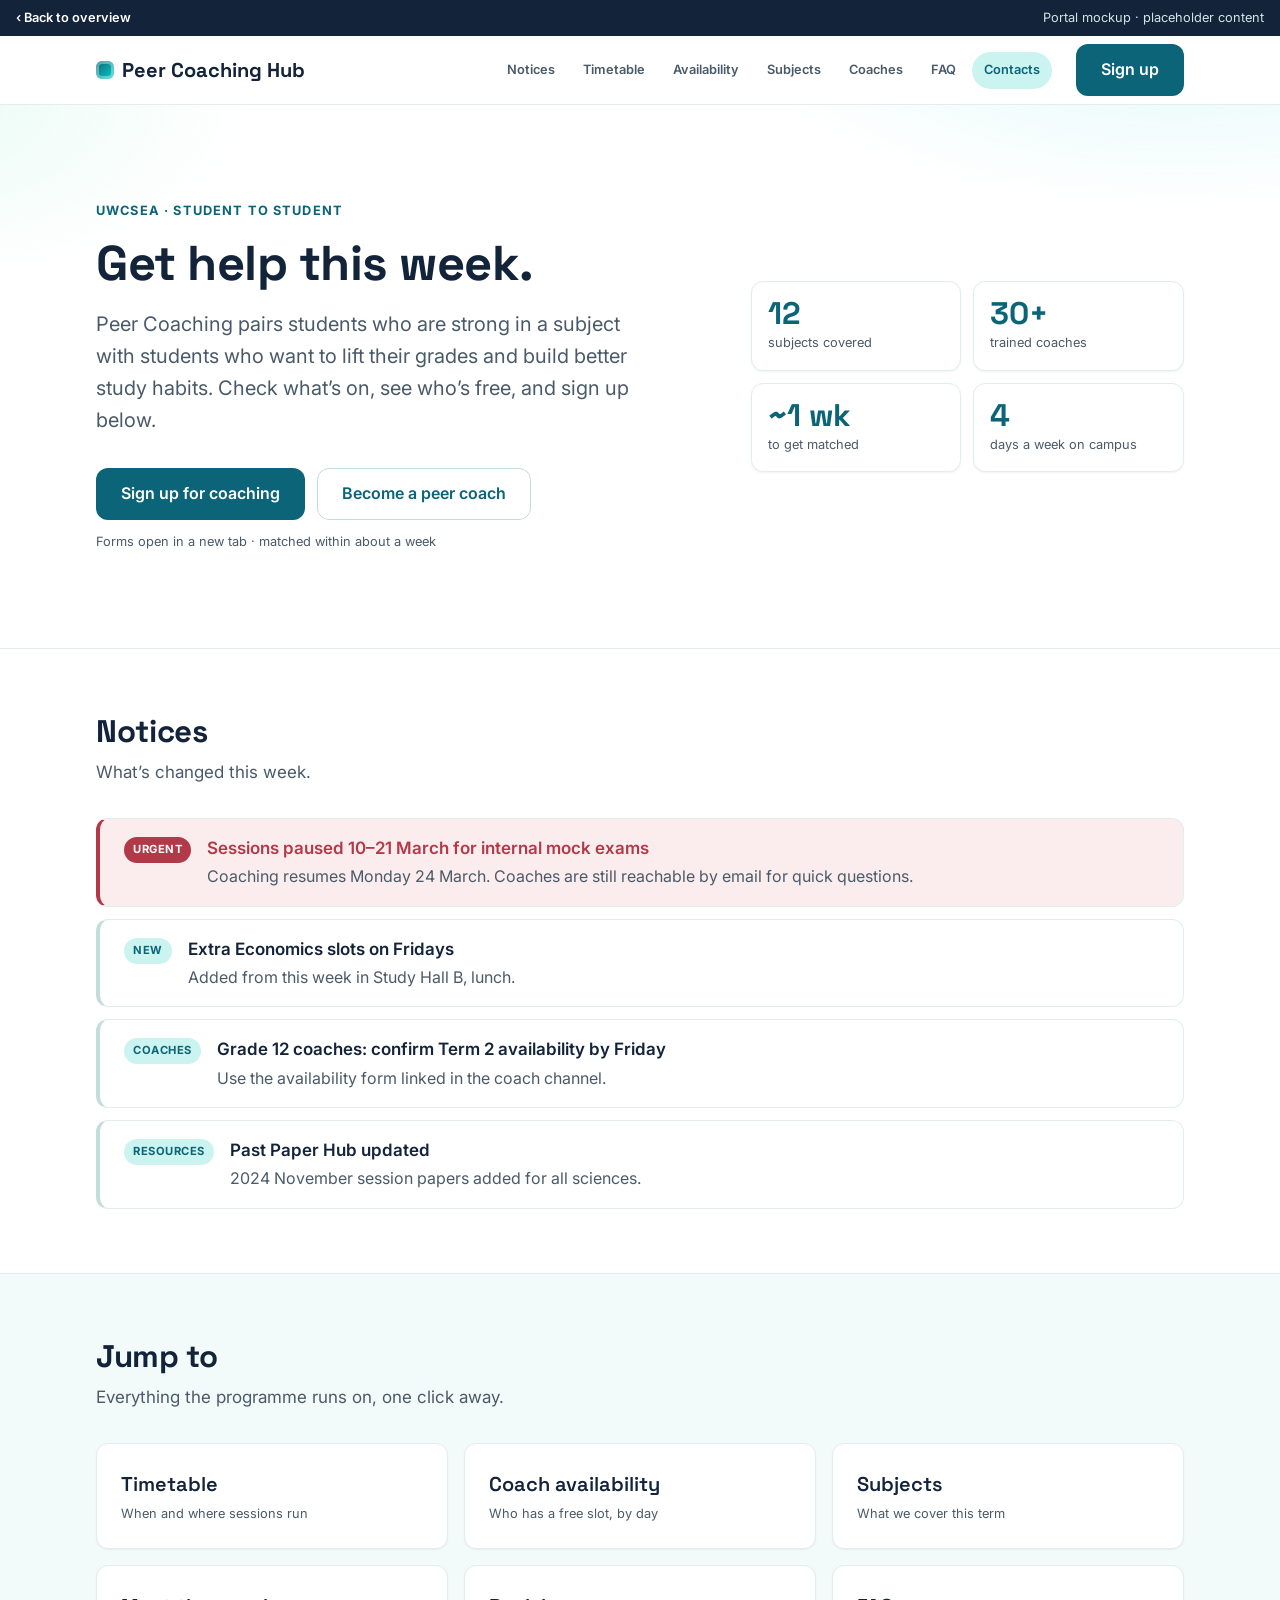
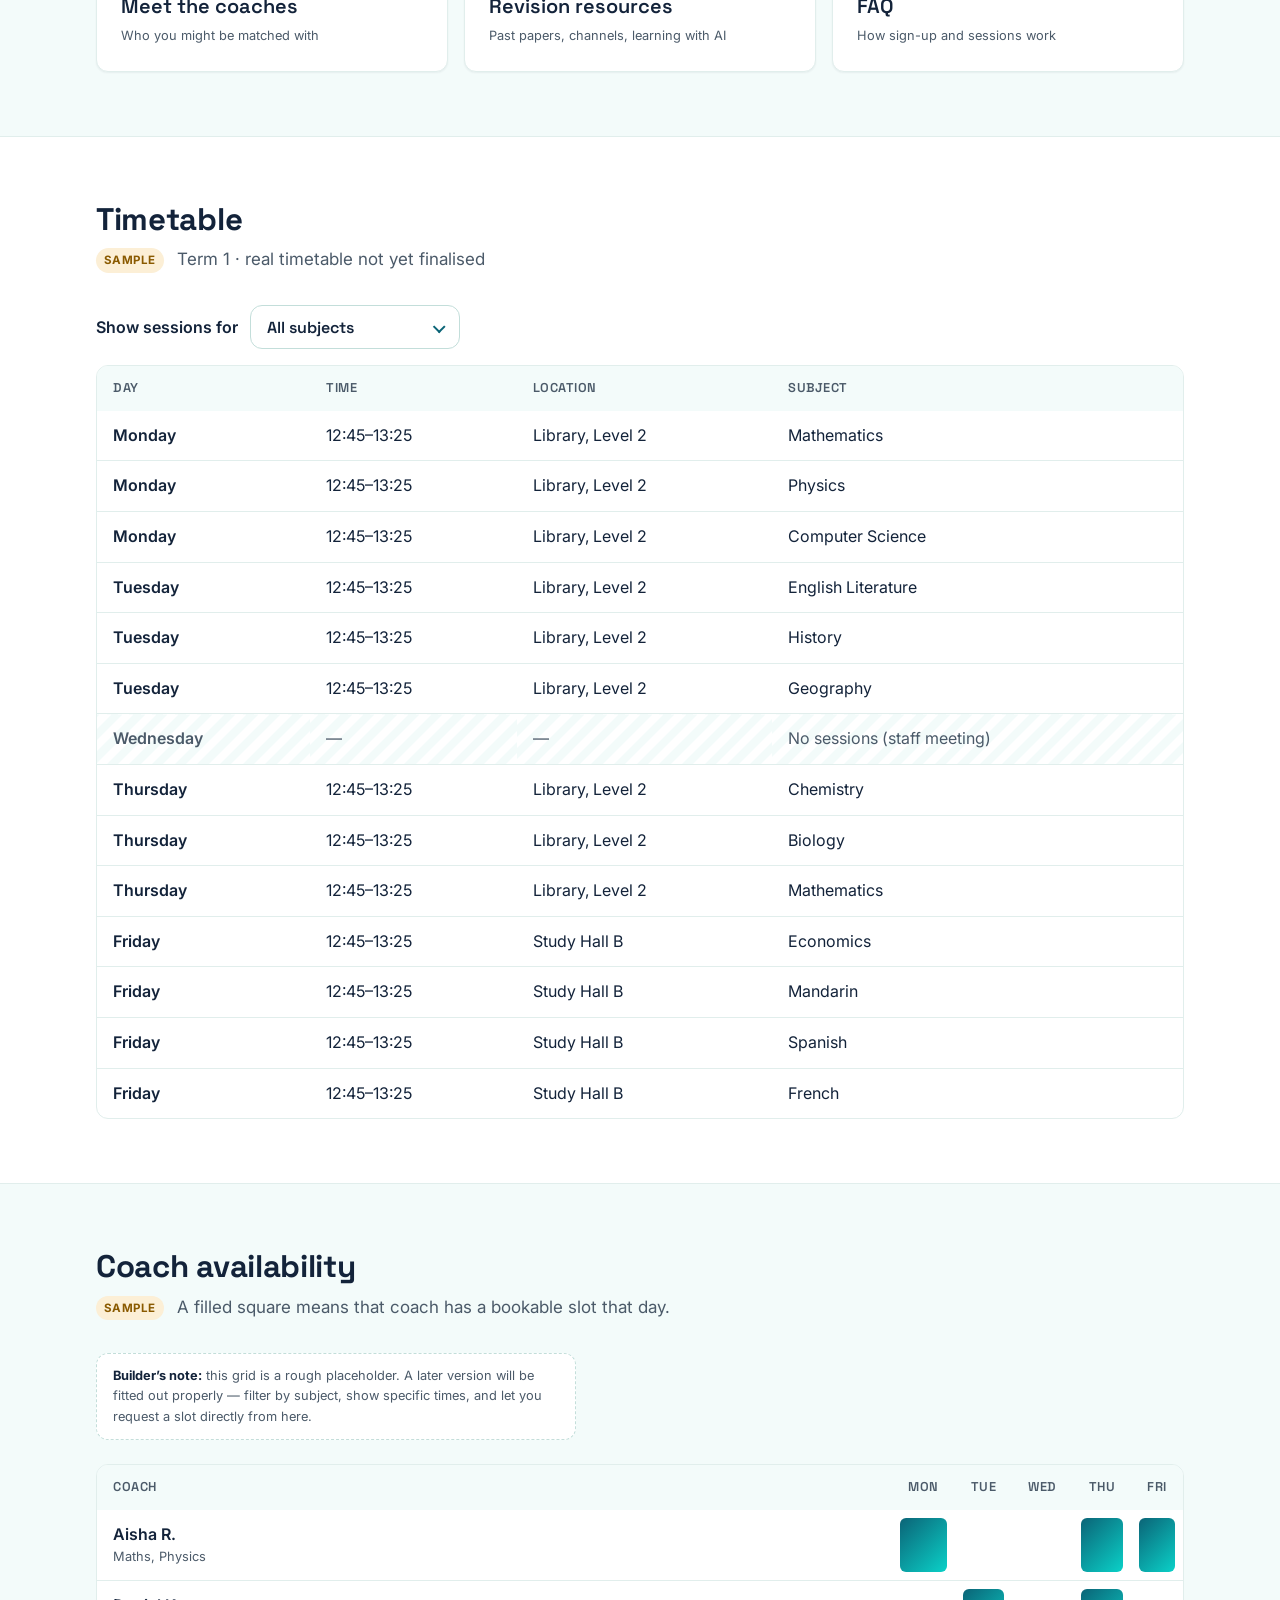
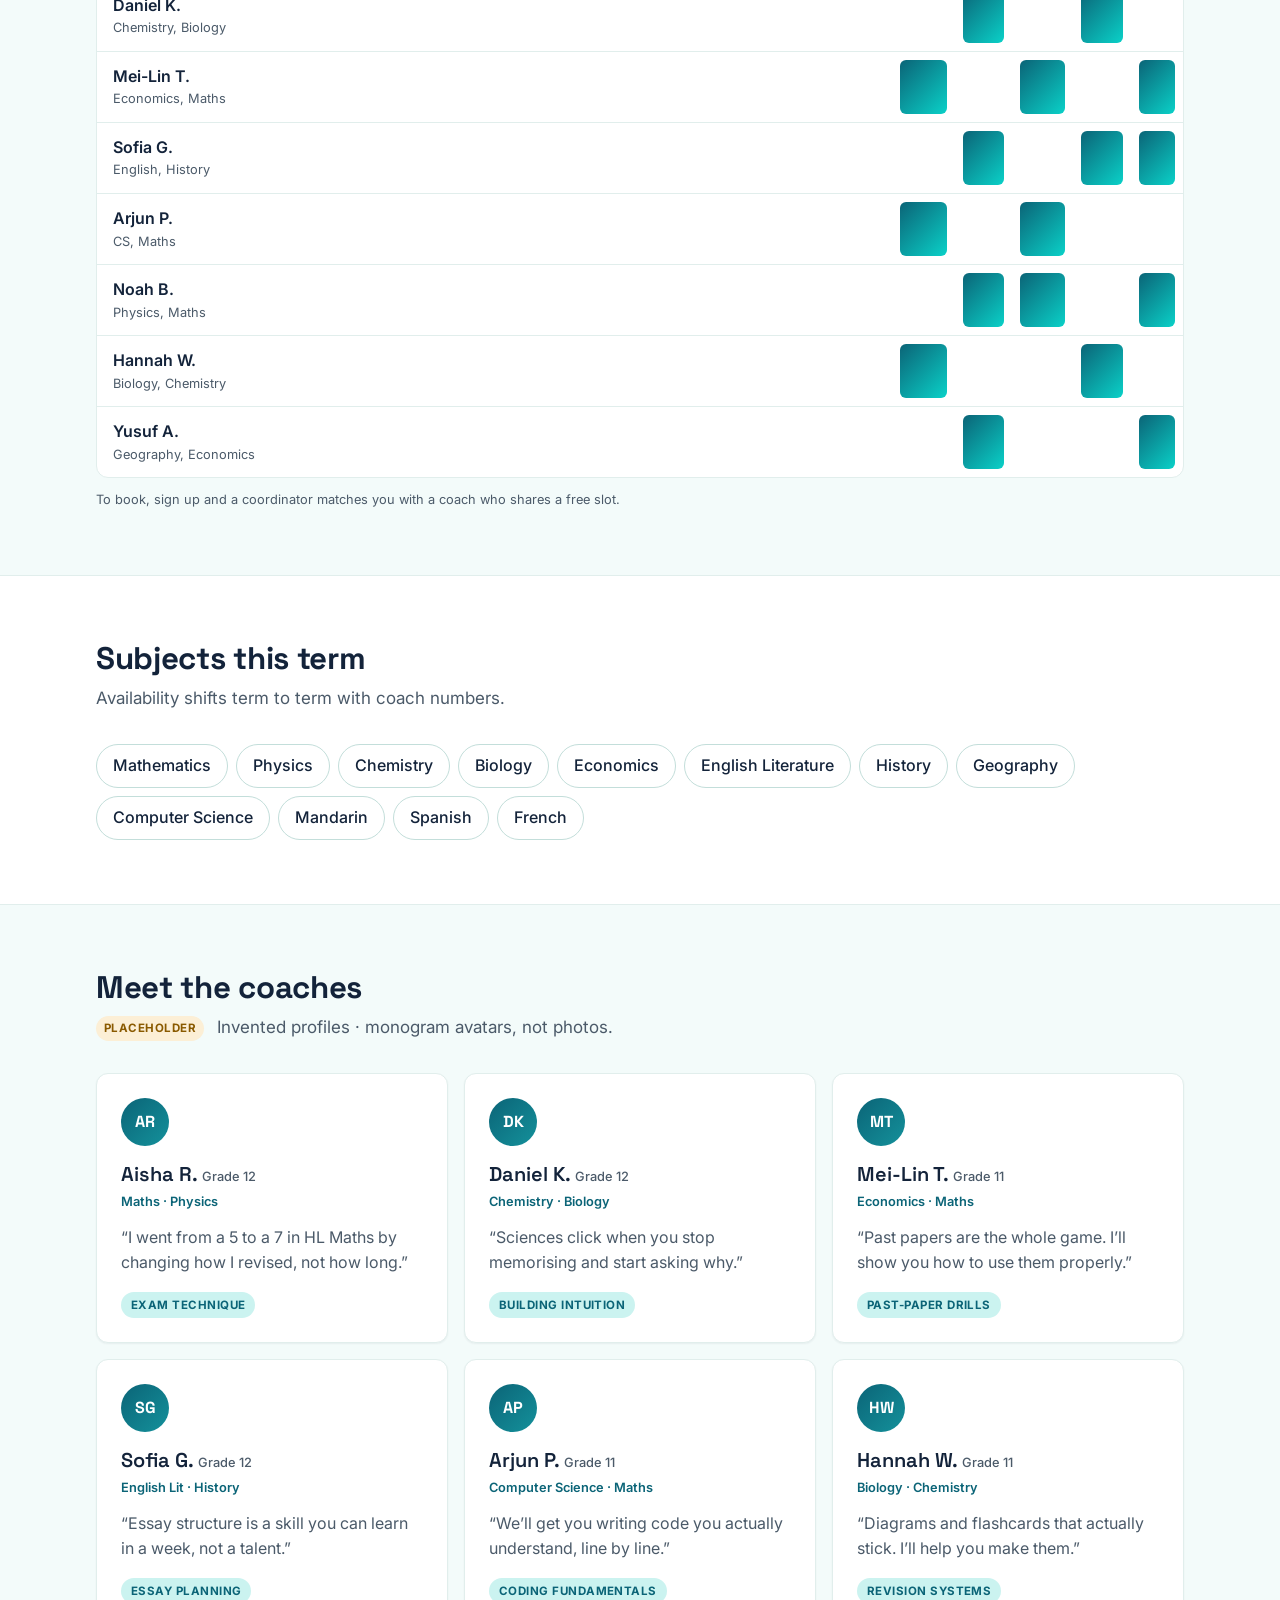
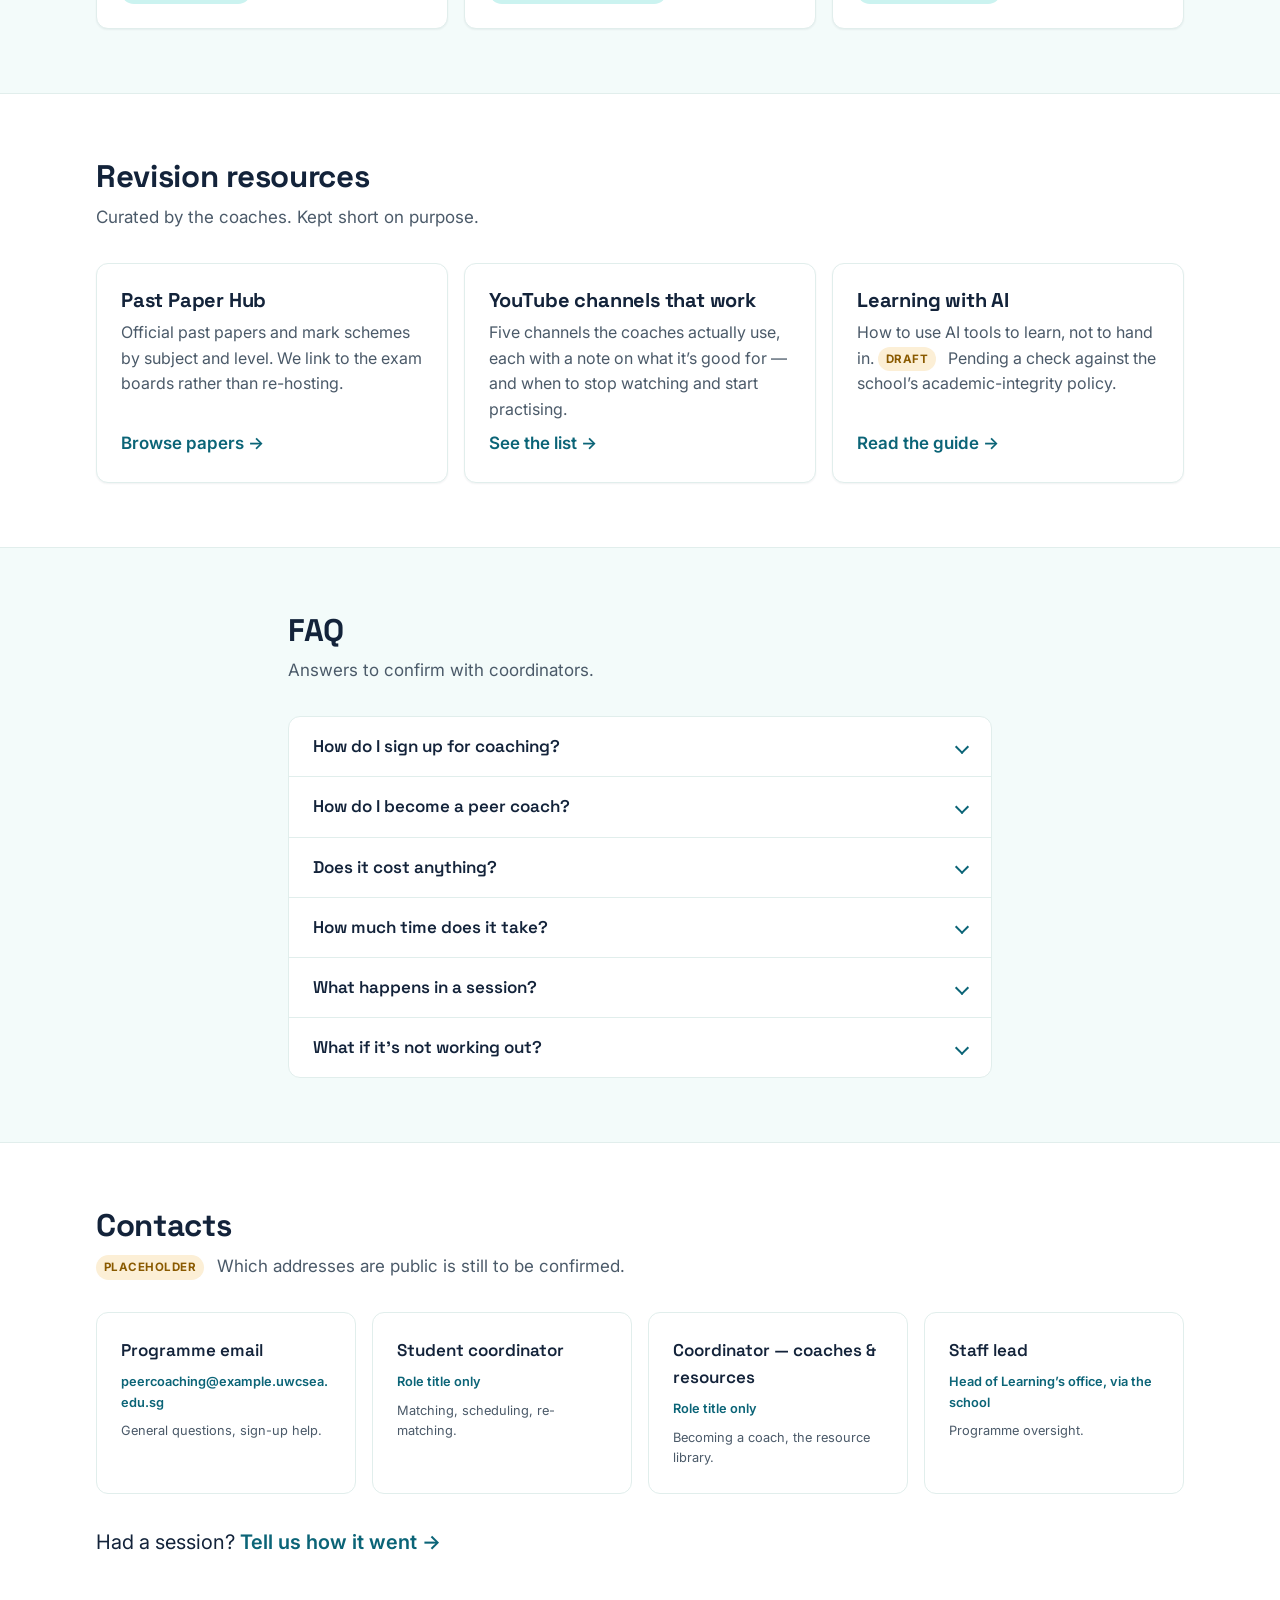
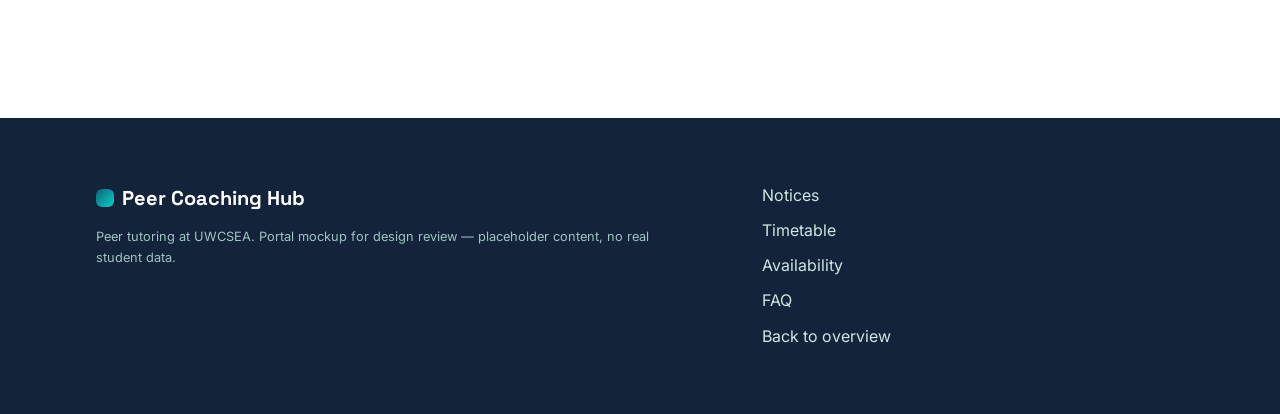
==== commit de035375: "Reframe Editorial mission copy; switch Year -> Grade across all mockups Editorial: - "Good help shou" ====
--- a/mockups/01-portal/index.html
+++ b/mockups/01-portal/index.html
@@ -230,7 +230,7 @@
             <tr><th scope="row">Mei-Lin T. <span class="hsub">Economics, Maths</span></th><td class="on"><span class="sr-only">free</span></td><td></td><td class="on"><span class="sr-only">free</span></td><td></td><td class="on"><span class="sr-only">free</span></td></tr>
             <tr><th scope="row">Sofia G. <span class="hsub">English, History</span></th><td></td><td class="on"><span class="sr-only">free</span></td><td></td><td class="on"><span class="sr-only">free</span></td><td class="on"><span class="sr-only">free</span></td></tr>
             <tr><th scope="row">Arjun P. <span class="hsub">CS, Maths</span></th><td class="on"><span class="sr-only">free</span></td><td></td><td class="on"><span class="sr-only">free</span></td><td></td><td></td></tr>
-            <tr><th scope="row">the owner B. <span class="hsub">Physics, Maths</span></th><td></td><td class="on"><span class="sr-only">free</span></td><td class="on"><span class="sr-only">free</span></td><td></td><td class="on"><span class="sr-only">free</span></td></tr>
+            <tr><th scope="row">Noah B. <span class="hsub">Physics, Maths</span></th><td></td><td class="on"><span class="sr-only">free</span></td><td class="on"><span class="sr-only">free</span></td><td></td><td class="on"><span class="sr-only">free</span></td></tr>
             <tr><th scope="row">Hannah W. <span class="hsub">Biology, Chemistry</span></th><td class="on"><span class="sr-only">free</span></td><td></td><td></td><td class="on"><span class="sr-only">free</span></td><td></td></tr>
             <tr><th scope="row">Yusuf A. <span class="hsub">Geography, Economics</span></th><td></td><td class="on"><span class="sr-only">free</span></td><td></td><td></td><td class="on"><span class="sr-only">free</span></td></tr>
           </tbody>
